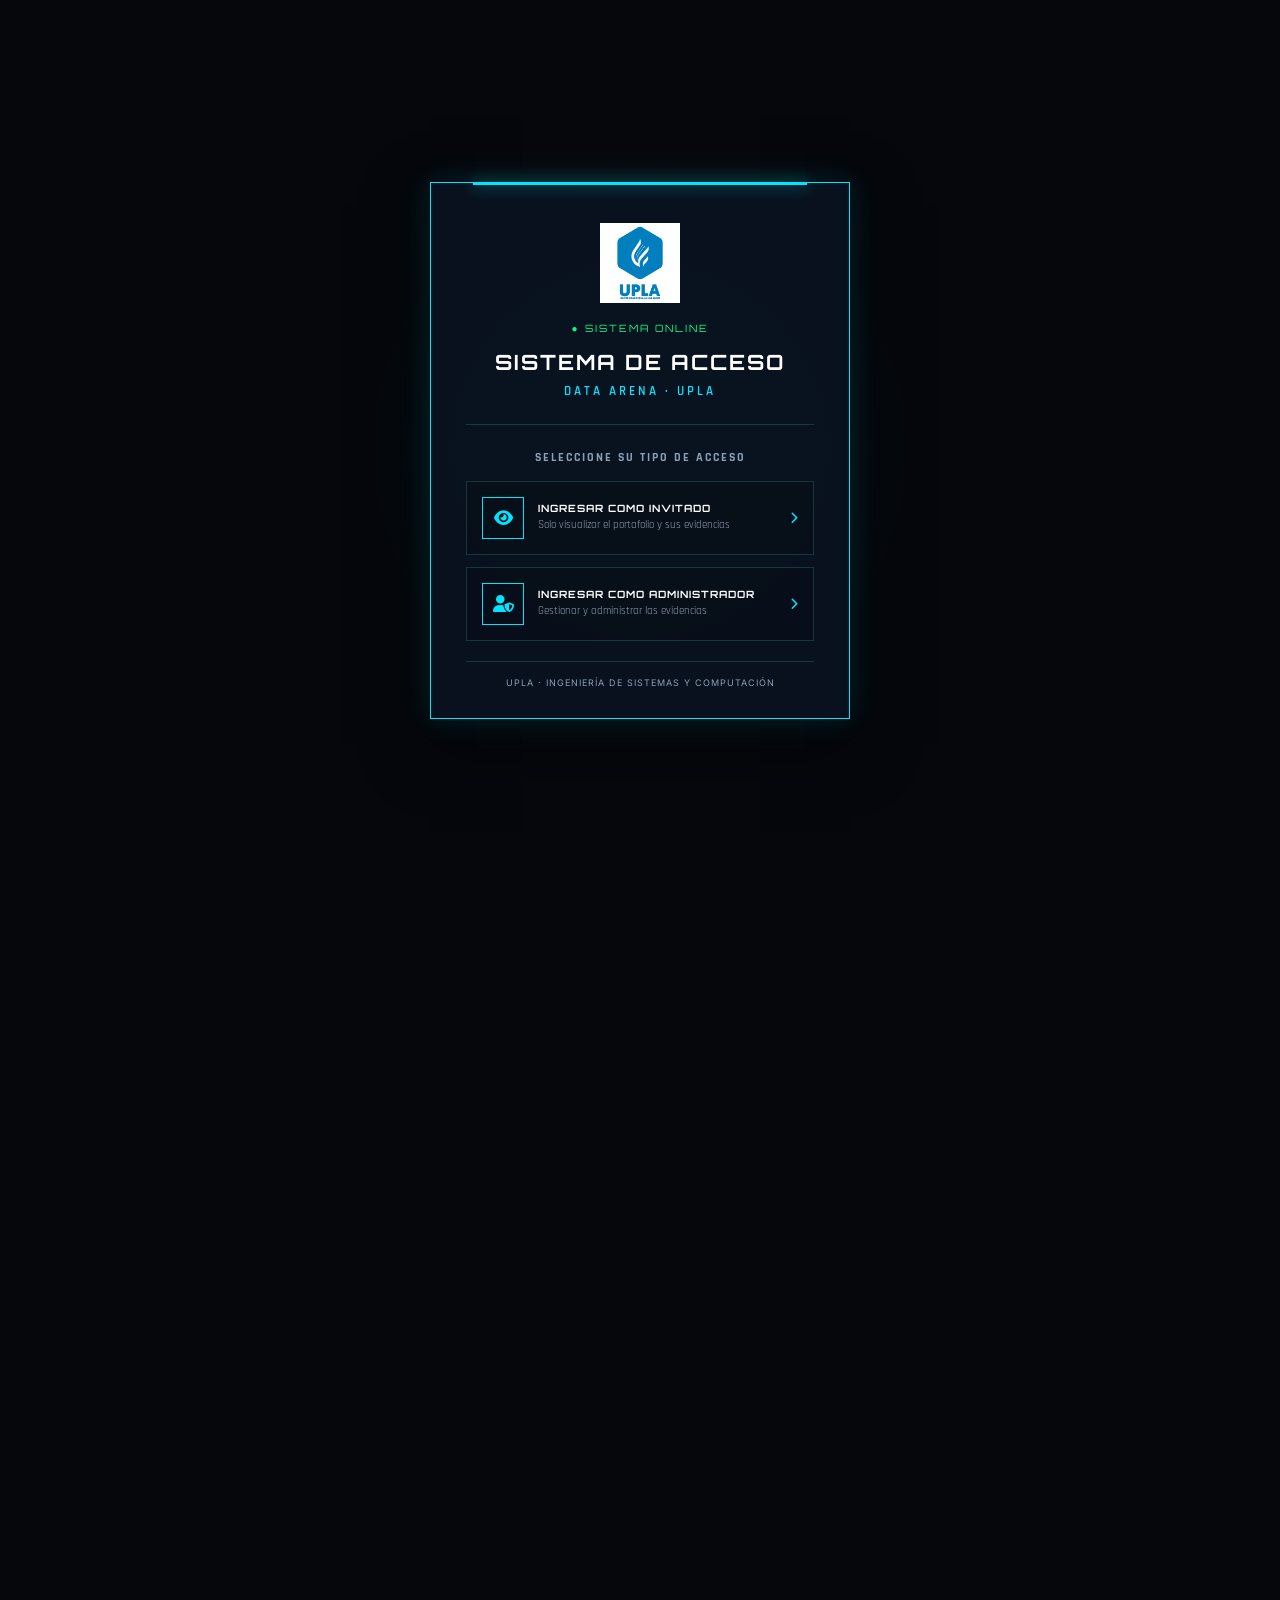
==== index.html @ 8306a17c "12" ====
<!DOCTYPE html>

<html lang="es">

<head>
    <meta charset="UTF-8">
    <meta name="viewport" content="width=device-width, initial-scale=1.0">

<title>Rafael Max Cajahuaringa Camasca · Portafolio · Base de Datos II</title>

<!-- GOOGLE FONTS -->
<link rel="preconnect" href="https://fonts.googleapis.com">
<link rel="preconnect" href="https://fonts.gstatic.com" crossorigin>

<link
    href="https://fonts.googleapis.com/css2?family=Inter:wght@400;500;600;700&family=Orbitron:wght@500;600;700;800&family=Rajdhani:wght@400;500;600;700&display=swap"
    rel="stylesheet">

<!-- FONT AWESOME -->
<link
    rel="stylesheet"
    href="https://cdnjs.cloudflare.com/ajax/libs/font-awesome/6.5.2/css/all.min.css">

<!-- CSS -->
<link rel="stylesheet" href="styles.css">

</head>

<body>

<!-- =====================================================
     FONDO HUD
====================================================== -->

<div class="hud-grid"></div>


<!-- =====================================================
     LOGIN
====================================================== -->

<section id="login-screen" class="login-screen">

    <div class="login-box">

        <div class="login-line"></div>

        <div class="login-logo-container">
            <img src="logo.png" alt="UPLA" class="login-logo">
        </div>

        <p class="login-status">● SISTEMA ONLINE</p>

        <h1>SISTEMA DE ACCESO</h1>

        <div class="login-subtitle">
            DATA ARENA · UPLA
        </div>

        <div class="login-divider"></div>

        <!-- =================================================
             SELECCIÓN DE TIPO DE ACCESO
        ================================================== -->
        <div id="accessChoice" class="access-choice">

            <p class="access-title">
                SELECCIONE SU TIPO DE ACCESO
            </p>

            <button
                type="button"
                id="guestAccessBtn"
                class="access-option guest-option"
            >
                <span class="access-option-icon">
                    <i class="fa-solid fa-eye"></i>
                </span>
                <span class="access-option-content">
                    <strong>INGRESAR COMO INVITADO</strong>
                    <small>Solo visualizar el portafolio y sus evidencias</small>
                </span>
                <i class="fa-solid fa-chevron-right access-arrow"></i>
            </button>

            <button
                type="button"
                id="adminAccessBtn"
                class="access-option admin-option"
            >
                <span class="access-option-icon">
                    <i class="fa-solid fa-user-shield"></i>
                </span>
                <span class="access-option-content">
                    <strong>INGRESAR COMO ADMINISTRADOR</strong>
                    <small>Gestionar y administrar las evidencias</small>
                </span>
                <i class="fa-solid fa-chevron-right access-arrow"></i>
            </button>

        </div>


        <!-- =================================================
             FORMULARIO DE ADMINISTRADOR
        ================================================== -->
        <form id="loginForm" class="admin-login-form" hidden>

            <div class="admin-mode-label">
                <i class="fa-solid fa-user-shield"></i>
                ACCESO DE ADMINISTRADOR
            </div>

            <div class="input-group">

                <label for="usuario">
                    <i class="fa-solid fa-user"></i>
                    USUARIO
                </label>

                <input
                    type="text"
                    id="usuario"
                    placeholder="Ingrese usuario"
                    autocomplete="off"
                    required
                >

            </div>


            <div class="input-group">

                <label for="password">
                    <i class="fa-solid fa-lock"></i>
                    CONTRASEÑA
                </label>

                <input
                    type="password"
                    id="password"
                    placeholder="Ingrese contraseña"
                    required
                >

            </div>


            <button type="submit" class="login-btn">

                <i class="fa-solid fa-right-to-bracket"></i>

                INGRESAR COMO ADMINISTRADOR

            </button>

            <button
                type="button"
                id="backToAccessBtn"
                class="back-access-btn"
            >
                <i class="fa-solid fa-arrow-left"></i>
                Volver a selección de acceso
            </button>

            <p id="loginError" class="login-error"></p>

        </form>


        <div class="login-footer">
            UPLA · INGENIERÍA DE SISTEMAS Y COMPUTACIÓN
        </div>

    </div>

</section>


<!-- =====================================================
     PORTAFOLIO
====================================================== -->

<div id="portfolio" class="portfolio-content">


    <!-- =====================================================
         NAVBAR
    ====================================================== -->

    <header class="navbar">

        <div class="nav-container">

            <a href="#inicio" class="brand">

                <img src="logo.png" alt="UPLA">

                <div class="brand-text">

                    <strong>RAFAEL MAX</strong>

                    <span>CAJAHUARINGA CAMASCA</span>

                    <small>
                        INGENIERÍA DE SISTEMAS Y COMPUTACIÓN · UPLA
                    </small>

                </div>

            </a>


            <nav class="nav-links">

                <a href="#inicio">Inicio</a>

                <a href="#informacion">
                    Información
                </a>

                <a href="#unidad1">
                    Unidad I
                </a>

                <a href="#unidades">
                    Unidades
                </a>

                <a href="#evaluacion">
                    Evaluación
                </a>

                <a href="#contacto">
                    Contacto
                </a>

            </nav>

        </div>

    </header>


    <!-- =====================================================
         MAIN
    ====================================================== -->

    <main id="inicio">


        <!-- =================================================
             HERO
        ================================================== -->

        <section class="hero">

            <div class="hero-container">

                <div class="hero-content">

                    <div class="eyebrow">

                        <span></span>

                        BASE DE DATOS II · DATA ARENA

                    </div>


                    <h1>
                        PORTAFOLIO<br>
                        <span>ACADÉMICO</span>
                    </h1>


                    <p class="hero-description">

                        Portafolio académico correspondiente a la asignatura
                        <strong>Base de Datos II</strong>, donde se presentan los
                        conocimientos, actividades y evidencias desarrolladas
                        durante el semestre.

                    </p>


                    <div class="hero-info">

                        <div>
                            <i class="fa-solid fa-user"></i>
                            Rafael Max Cajahuaringa Camasca
                        </div>

                        <div>
                            <i class="fa-solid fa-graduation-cap"></i>
                            Ingeniería de Sistemas y Computación
                        </div>

                        <div>
                            <i class="fa-solid fa-building-columns"></i>
                            Universidad Peruana Los Andes · UPLA
                        </div>

                    </div>

                </div>


                <div class="hero-profile">

                    <div class="profile-frame">

                        <div class="profile-corner top-left"></div>
                        <div class="profile-corner top-right"></div>
                        <div class="profile-corner bottom-left"></div>
                        <div class="profile-corner bottom-right"></div>

                        <img
                            src="Rafael.jpeg"
                            alt="Rafael Max Cajahuaringa Camasca"
                        >

                    </div>


                    <div class="profile-label">

                        <span>STUDENT ID</span>

                        <strong>RAFAEL MAX</strong>

                    </div>

                </div>

            </div>

        </section>


        <!-- =================================================
             ESTADÍSTICAS
        ================================================== -->

        <section class="stats-section">

            <div class="stats-container">

                <div class="stat-card">

                    <span>ASIGNATURA</span>

                    <strong>
                        BASE DE DATOS II
                    </strong>

                </div>


                <div class="stat-card">

                    <span>CÓDIGO</span>

                    <strong>
                        332151
                    </strong>

                </div>


                <div class="stat-card">

                    <span>UNIDADES</span>

                    <strong>
                        04
                    </strong>

                </div>


                <div class="stat-card">

                    <span>MODALIDAD</span>

                    <strong>
                        PRESENCIAL
                    </strong>

                </div>

            </div>

        </section>


        <!-- =================================================
             INFORMACIÓN ACADÉMICA
        ================================================== -->

        <section id="informacion" class="section">

            <div class="section-heading">

                <div class="section-number">
                    01
                </div>

                <div>

                    <span>IDENTIFICACIÓN</span>

                    <h2>
                        INFORMACIÓN ACADÉMICA
                    </h2>

                </div>

            </div>


            <div class="info-grid">


                <article class="info-card large-card">

                    <div class="card-icon">
                        <i class="fa-solid fa-building-columns"></i>
                    </div>

                    <span>UNIVERSIDAD</span>

                    <h3>
                        Universidad Peruana Los Andes
                    </h3>

                    <p>
                        Facultad de Ingeniería · UPLA
                    </p>

                </article>


                <article class="info-card">

                    <div class="card-icon">
                        <i class="fa-solid fa-microchip"></i>
                    </div>

                    <span>CARRERA</span>

                    <h3>
                        Ingeniería de Sistemas y Computación
                    </h3>

                </article>


                <article class="info-card">

                    <div class="card-icon">
                        <i class="fa-solid fa-database"></i>
                    </div>

                    <span>ASIGNATURA</span>

                    <h3>
                        Base de Datos II
                    </h3>

                    <p>
                        Código: 332151
                    </p>

                </article>


                <article class="info-card">

                    <div class="card-icon">
                        <i class="fa-solid fa-chalkboard-user"></i>
                    </div>

                    <span>DOCENTE</span>

                    <h3>
                        Mg. Raúl Enrique Fernández Bejarano
                    </h3>

                </article>


                <article class="info-card">

                    <div class="card-icon">
                        <i class="fa-solid fa-user-graduate"></i>
                    </div>

                    <span>ESTUDIANTE</span>

                    <h3>
                        Rafael Max Cajahuaringa Camasca
                    </h3>

                </article>

            </div>

        </section>


        <!-- =================================================
             UNIDAD I
        ================================================== -->

        <section id="unidad1" class="section unit-section">

            <div class="section-heading">

                <div class="section-number">
                    02
                </div>

                <div>

                    <span>UNIDAD I</span>

                    <h2>
                        ARQUITECTURAS DE BASES DE DATOS
                    </h2>

                </div>

            </div>


            <div class="unit-intro">

                <div class="unit-badge">
                    UNIDAD 01
                </div>

                <div>

                    <h3>
                        Arquitecturas de Bases de Datos y Configuración del Entorno Corporativo
                    </h3>

                    <p>

                        Identifica las arquitecturas de base de datos mediante su
                        capacidad de implementación en gestores DBMS vigentes para
                        determinar cómo almacenar, organizar e integrar los datos.

                    </p>

                </div>

            </div>


            <!-- MATERIAL -->

            <div
                class="material-card"
                tabindex="0"
                role="button"
                data-week-label="MATERIAL DE LECTURA"
                data-pdf="Material/Capitulo1_Introduccion_BD.pdf"
            >

                <div class="material-icon">
                    <i class="fa-solid fa-book-open"></i>
                </div>

                <div class="material-content">

                    <span>
                        UNIDAD I · TEORÍA DE APOYO
                    </span>

                    <h3>
                        Introducción a la administración de base de datos
                    </h3>

                    <p>

                        Material de lectura proporcionado por el docente.
                        Repasa las características de una base de datos,
                        los componentes y funciones de un DBMS, la evolución
                        de la tecnología de bases de datos y las arquitecturas
                        cliente/servidor.

                    </p>

                    <div class="week-pdf-hint">

                        <i class="fa-solid fa-file-pdf"></i>

                        Abrir material

                    </div>

                </div>

            </div>


            <p
                style="
                color: var(--steel-dim);
                font-size: 12px;
                margin: 20px 0 15px;
                letter-spacing: 0.5px;
                "
            >

                <i
                    class="fa-solid fa-circle-info"
                    style="
                    color: var(--cyan);
                    margin-right: 6px;
                    "
                ></i>

                Toca una semana para cargar o revisar el PDF de esa evidencia.

            </p>


            <!-- =================================================
                 SEMANAS
            ================================================== -->

            <div class="weeks-grid">


                <!-- =================================================
                     SEMANA 1
                ================================================== -->

                <article
                    class="week-card"
                    tabindex="0"
                    role="button"
                    data-week-label="SEMANA 01"
                    data-pdf="Semana 1/APLICACIONES 3.pdf"
                >

                    <div class="week-card-main">

                        <div class="week-number">
                            01
                        </div>

                        <div class="week-content">

                            <span>
                                SEMANA 01
                            </span>

                            <h3>
                                Formulación del Proyecto y Selección de la Arquitectura
                            </h3>

                            <p>

                                Definición del alcance de un proyecto analítico
                                basado en un caso empresarial real, seleccionando
                                y justificando una arquitectura centralizada,
                                distribuida o en la nube.

                            </p>

                            <div class="week-pdf-hint">

                                <i class="fa-solid fa-file-pdf"></i>

                                Ver / cargar PDF

                            </div>

                        </div>

                    </div>

                    <button type="button" class="week-evidence-btn" data-evidence-target="evidenciasSemana1" aria-expanded="false" aria-controls="evidenciasSemana1">
                        <i class="fa-solid fa-images"></i>
                        VER EVIDENCIAS
                    </button>

                </article>


                <!-- =================================================
                     EVIDENCIAS SEMANA 1
                ================================================== -->

                <section
                    id="evidenciasSemana1"
                    class="week-evidence-panel"
                    aria-labelledby="evidenciasSemana1Titulo"
                    hidden
                >

                    <div class="evidence-heading">

                        <div class="evidence-kicker">

                            <span></span>

                            SEMANA 01 · EVIDENCIAS

                        </div>

                        <h3 id="evidenciasSemana1Titulo">
                            Trabajos realizados · Fundamentos de Base de Datos
                        </h3>

                        <p>
                            Compendio visual de las nueve infografías
                            desarrolladas durante la Semana 1.
                        </p>

                    </div>


                    <div class="evidence-activity-group">

                        <div class="evidence-activity-header">
                            <div class="evidence-activity-number">01</div>
                            <div>
                                <h4>ACTIVIDAD 01</h4>
                                <span>4 infografías · Arquitecturas de Base de Datos</span>
                            </div>
                        </div>

                        <div class="infographic-grid">

                        <article
                            class="infographic-card"
                            data-infographic="Semana 1/infografias/actividad-01/arquitectura-centralizada.png"
                            data-infographic-title="01 · Arquitectura Centralizada"
                        >

                            <div class="infographic-number">
                                01
                            </div>

                            <div class="infographic-image-wrap">

                                <img
                                    src="Semana 1/infografias/actividad-01/arquitectura-centralizada.png"
                                    alt="Infografía Arquitectura Centralizada"
                                    loading="lazy"
                                >

                            </div>

                            <div class="infographic-info">

                                <span>
                                    ACTIVIDAD 01 · INFOGRAFÍA 01
                                </span>

                                <h4>
                                    Arquitectura Centralizada
                                </h4>

                                <p>
                                    Conceptos, características,
                                    funcionamiento, ventajas y
                                    desventajas.
                                </p>

                                <button
                                    type="button"
                                    class="infographic-btn"
                                >
                                    Ver infografía
                                    <i class="fa-solid fa-expand"></i>
                                </button>

                            </div>

                        </article>


                        <article
                            class="infographic-card"
                            data-infographic="Semana 1/infografias/actividad-01/arquitectura-cliente-servidor.png"
                            data-infographic-title="02 · Arquitectura Cliente-Servidor"
                        >

                            <div class="infographic-number">
                                02
                            </div>

                            <div class="infographic-image-wrap">

                                <img
                                    src="Semana 1/infografias/actividad-01/arquitectura-cliente-servidor.png"
                                    alt="Infografía Arquitectura Cliente Servidor"
                                    loading="lazy"
                                >

                            </div>

                            <div class="infographic-info">

                                <span>
                                    ACTIVIDAD 01 · INFOGRAFÍA 02
                                </span>

                                <h4>
                                    Arquitectura Cliente-Servidor
                                </h4>

                                <p>
                                    Modelo cliente-servidor,
                                    componentes, comunicación y
                                    funcionamiento.
                                </p>

                                <button
                                    type="button"
                                    class="infographic-btn"
                                >
                                    Ver infografía
                                    <i class="fa-solid fa-expand"></i>
                                </button>

                            </div>

                        </article>


                        <article
                            class="infographic-card"
                            data-infographic="Semana 1/infografias/actividad-01/arquitectura-distribuida.png"
                            data-infographic-title="03 · Arquitectura Distribuida"
                        >

                            <div class="infographic-number">
                                03
                            </div>

                            <div class="infographic-image-wrap">

                                <img
                                    src="Semana 1/infografias/actividad-01/arquitectura-distribuida.png"
                                    alt="Infografía Arquitectura Distribuida"
                                    loading="lazy"
                                >

                            </div>

                            <div class="infographic-info">

                                <span>
                                    ACTIVIDAD 01 · INFOGRAFÍA 03
                                </span>

                                <h4>
                                    Arquitectura Distribuida
                                </h4>

                                <p>
                                    Organización distribuida de
                                    recursos, comunicación entre nodos,
                                    ventajas y aplicaciones.
                                </p>

                                <button
                                    type="button"
                                    class="infographic-btn"
                                >
                                    Ver infografía
                                    <i class="fa-solid fa-expand"></i>
                                </button>

                            </div>

                        </article>


                        <article
                            class="infographic-card"
                            data-infographic="Semana 1/infografias/actividad-01/arquitectura-nube-multitenencia.png"
                            data-infographic-title="04 · Arquitectura en la Nube y Multitenencia"
                        >

                            <div class="infographic-number">
                                04
                            </div>

                            <div class="infographic-image-wrap">

                                <img
                                    src="Semana 1/infografias/actividad-01/arquitectura-nube-multitenencia.png"
                                    alt="Infografía Arquitectura en la Nube y Multitenencia"
                                    loading="lazy"
                                >

                            </div>

                            <div class="infographic-info">

                                <span>
                                    ACTIVIDAD 01 · INFOGRAFÍA 04
                                </span>

                                <h4>
                                    Arquitectura en la Nube y Multitenencia
                                </h4>

                                <p>
                                    Servicios en la nube, multitenencia,
                                    beneficios y aplicaciones.
                                </p>

                                <button
                                    type="button"
                                    class="infographic-btn"
                                >
                                    Ver infografía
                                    <i class="fa-solid fa-expand"></i>
                                </button>

                            </div>

                        </article>

                        </div>

                    </div>

                    <div class="evidence-activity-group">

                        <div class="evidence-activity-header">
                            <div class="evidence-activity-number">02</div>
                            <div>
                                <h4>ACTIVIDAD 02</h4>
                                <span>5 infografías · Características y Evolución de los SGBD</span>
                            </div>
                        </div>

                        <div class="infographic-grid">

                        <article
                            class="infographic-card"
                            data-infographic="Semana 1/infografias/actividad-02/caracteristicas-base-datos.png"
                            data-infographic-title="05 · Características de la Base de Datos"
                        >

                            <div class="infographic-number">
                                05
                            </div>

                            <div class="infographic-image-wrap">

                                <img
                                    src="Semana 1/infografias/actividad-02/caracteristicas-base-datos.png"
                                    alt="Infografía Características de la Base de Datos"
                                    loading="lazy"
                                >

                            </div>

                            <div class="infographic-info">

                                <span>
                                    ACTIVIDAD 02 · INFOGRAFÍA 01
                                </span>

                                <h4>
                                    Características de la Base de Datos
                                </h4>

                                <p>
                                    Persistencia, compartición,
                                    interrelación, seguridad y gestión
                                    organizada de la información.
                                </p>

                                <button
                                    type="button"
                                    class="infographic-btn"
                                >
                                    Ver infografía
                                    <i class="fa-solid fa-expand"></i>
                                </button>

                            </div>

                        </article>


                        <article
                            class="infographic-card"
                            data-infographic="Semana 1/infografias/actividad-02/caracteristicas-sgbd.png"
                            data-infographic-title="06 · Características de los SGBD"
                        >

                            <div class="infographic-number">
                                06
                            </div>

                            <div class="infographic-image-wrap">

                                <img
                                    src="Semana 1/infografias/actividad-02/caracteristicas-sgbd.png"
                                    alt="Infografía Características de los SGBD"
                                    loading="lazy"
                                >

                            </div>

                            <div class="infographic-info">

                                <span>
                                    ACTIVIDAD 02 · INFOGRAFÍA 02
                                </span>

                                <h4>
                                    Características de los SGBD
                                </h4>

                                <p>
                                    Funciones principales de los
                                    Sistemas de Gestión de Bases de
                                    Datos.
                                </p>

                                <button
                                    type="button"
                                    class="infographic-btn"
                                >
                                    Ver infografía
                                    <i class="fa-solid fa-expand"></i>
                                </button>

                            </div>

                        </article>


                        <article
                            class="infographic-card"
                            data-infographic="Semana 1/infografias/actividad-02/tecnologia-base-datos-mercado.png"
                            data-infographic-title="07 · Desarrollo de la Tecnología de Base de Datos y Estructura de Mercado"
                        >

                            <div class="infographic-number">
                                07
                            </div>

                            <div class="infographic-image-wrap">

                                <img
                                    src="Semana 1/infografias/actividad-02/tecnologia-base-datos-mercado.png"
                                    alt="Infografía Desarrollo de la Tecnología de Base de Datos y Estructura de Mercado"
                                    loading="lazy"
                                >

                            </div>

                            <div class="infographic-info">

                                <span>
                                    ACTIVIDAD 02 · INFOGRAFÍA 03
                                </span>

                                <h4>
                                    Desarrollo de la Tecnología de Base de Datos y Estructura de Mercado
                                </h4>

                                <p>
                                    Evolución tecnológica, generaciones
                                    de DBMS y transformación del mercado.
                                </p>

                                <button
                                    type="button"
                                    class="infographic-btn"
                                >
                                    Ver infografía
                                    <i class="fa-solid fa-expand"></i>
                                </button>

                            </div>

                        </article>


                        <article
                            class="infographic-card"
                            data-infographic="Semana 1/infografias/actividad-02/arquitecturas-sistemas-administracion.png"
                            data-infographic-title="08 · Arquitecturas de los Sistemas de Administración de Bases de Datos"
                        >

                            <div class="infographic-number">
                                08
                            </div>

                            <div class="infographic-image-wrap">

                                <img
                                    src="Semana 1/infografias/actividad-02/arquitecturas-sistemas-administracion.png"
                                    alt="Infografía Arquitecturas de los Sistemas de Administración de Bases de Datos"
                                    loading="lazy"
                                >

                            </div>

                            <div class="infographic-info">

                                <span>
                                    ACTIVIDAD 02 · INFOGRAFÍA 04
                                </span>

                                <h4>
                                    Arquitecturas de los Sistemas de Administración de Bases de Datos
                                </h4>

                                <p>
                                    Arquitectura de tres esquemas,
                                    independencia de datos,
                                    procesamiento distribuido y
                                    cliente-servidor.
                                </p>

                                <button
                                    type="button"
                                    class="infographic-btn"
                                >
                                    Ver infografía
                                    <i class="fa-solid fa-expand"></i>
                                </button>

                            </div>

                        </article>


                        <article
                            class="infographic-card"
                            data-infographic="Semana 1/infografias/actividad-02/impactos-organizacionales.png"
                            data-infographic-title="09 · Impactos Organizacionales de la Tecnología de Base de Datos"
                        >

                            <div class="infographic-number">
                                09
                            </div>

                            <div class="infographic-image-wrap">

                                <img
                                    src="Semana 1/infografias/actividad-02/impactos-organizacionales.png"
                                    alt="Infografía Impactos Organizacionales de la Tecnología de Base de Datos"
                                    loading="lazy"
                                >

                            </div>

                            <div class="infographic-info">

                                <span>
                                    ACTIVIDAD 02 · INFOGRAFÍA 05
                                </span>

                                <h4>
                                    Impactos Organizacionales de la Tecnología de Base de Datos
                                </h4>

                                <p>
                                    Cambios organizacionales,
                                    administración de recursos,
                                    usuarios y responsabilidades.
                                </p>

                                <button
                                    type="button"
                                    class="infographic-btn"
                                >
                                    Ver infografía
                                    <i class="fa-solid fa-expand"></i>
                                </button>

                            </div>

                        </article>

                        </div>

                    </div>

                </section>


                <!-- =================================================
                     SEMANA 2
                ================================================== -->

                <article
                    class="week-card"
                    tabindex="0"
                    role="button"
                    data-week-label="SEMANA 02"
                    data-pdf="Semana 2/APLICACIONES 4.pdf"
                >

                    <div class="week-card-main">

                        <div class="week-number">
                            02
                        </div>

                        <div class="week-content">

                            <span>
                                SEMANA 02
                            </span>

                            <h3>
                                Despliegue y Configuración de Motores de Datos
                            </h3>

                            <p>

                                Instalación y configuración óptima del
                                Sistema de Gestión de Bases de Datos
                                empresarial.

                            </p>

                            <div class="week-pdf-hint">

                                <i class="fa-solid fa-file-pdf"></i>

                                Ver / cargar PDF

                            </div>

                        </div>

                    </div>

                </article>


                <!-- =================================================
                     SEMANA 3
                ================================================== -->

                <article
                    class="week-card"
                    tabindex="0"
                    role="button"
                    data-week-label="SEMANA 03"
                    data-pdf="Semana 3/APLICACIONES 5.pdf"
                >

                    <div class="week-card-main">

                        <div class="week-number">
                            03
                        </div>

                        <div class="week-content">

                            <span>
                                SEMANA 03
                            </span>

                            <h3>
                                Modelamiento Físico y Mecanismos de Integración
                            </h3>

                            <p>

                                Estructuración e implementación de esquemas
                                y tablas maestras dentro del DBMS.

                            </p>

                            <div class="week-pdf-hint">

                                <i class="fa-solid fa-file-pdf"></i>

                                Ver / cargar PDF

                            </div>

                        </div>

                    </div>

                </article>


                <!-- =================================================
                     SEMANA 4
                ================================================== -->

                <article
                    class="week-card"
                    tabindex="0"
                    role="button"
                    data-week-label="SEMANA 04"
                    data-pdf=""
                >

                    <div class="week-card-main">

                        <div class="week-number">
                            04
                        </div>

                        <div class="week-content">

                            <span>
                                SEMANA 04
                            </span>

                            <h3>
                                Sustentación y Validación de la Infraestructura de Datos
                            </h3>

                            <p>

                                Sustentación del primer avance mediante
                                informe técnico formal y demostración en vivo.

                            </p>

                            <div class="week-pdf-hint">

                                <i class="fa-solid fa-file-pdf"></i>

                                Ver / cargar PDF

                            </div>

                        </div>

                    </div>

                </article>

            </div>


            <!-- =================================================
                 GESTIÓN DINÁMICA DE EVIDENCIAS
                 CARGADAS DESDE datos/evidencias.json
            ================================================== -->

            <section
                id="crud-evidencias-section"
                class="crud-section"
            >

                <div class="section-heading">

                    <div class="section-number">
                        02A
                    </div>

                    <div>

                        <span>
                            REGISTRO ACADÉMICO
                        </span>

                        <h2>
                            GESTIÓN DE EVIDENCIAS
                        </h2>

                    </div>

                </div>


                <div class="evidence-heading">

                    <div class="evidence-kicker">

                        <span></span>

                        BASE DE DATOS DE EVIDENCIAS

                    </div>

                    <h3>
                        Registro documental del portafolio
                    </h3>

                    <p>
                        Las evidencias agregadas desde el panel del administrador se guardan en el navegador.
                        El registro permite crear, editar y eliminar evidencias sin modificar manualmente este HTML.
                        Las evidencias existentes del portafolio se mantienen y las nuevas evidencias
                        se incorporan desde el módulo CRUD.
                    </p>

                    <div
                        id="crudContador"
                        style="
                        margin-top:15px;
                        color:var(--cyan);
                        font-family:'Orbitron',sans-serif;
                        font-size:13px;
                        letter-spacing:1px;
                        "
                    >
                        Cargando evidencias...
                    </div>

                </div>


                <!-- =================================================
                     PANEL DEL ADMINISTRADOR · CRUD
                ================================================== -->

                <div class="crud-admin-panel" id="crudAdminPanel">

                    <div class="crud-admin-header">
                        <div>
                            <span class="crud-admin-kicker">
                                <i class="fa-solid fa-user-shield"></i>
                                MODO ADMINISTRADOR
                            </span>
                            <h3>Administrar evidencias</h3>
                            <p>Agrega nuevas evidencias, actualiza sus datos o elimínalas cuando sea necesario.</p>
                        </div>
                        <span class="crud-admin-badge">CRUD ACTIVO</span>
                    </div>

                    <form id="crudForm" class="crud-form" novalidate>

                        <input type="hidden" id="crudId">

                        <div class="crud-form-group">
                            <label for="crudSemana">Semana</label>
                            <select id="crudSemana" required>
                                <option value="">Seleccionar semana</option>
                                <option value="SEMANA 01">Semana 01</option>
                                <option value="SEMANA 02">Semana 02</option>
                                <option value="SEMANA 03">Semana 03</option>
                                <option value="SEMANA 04">Semana 04</option>
                            </select>
                        </div>

                        <div class="crud-form-group">
                            <label for="crudActividad">Actividad</label>
                            <select id="crudActividad" required>
                                <option value="">Seleccionar actividad</option>
                                <option value="01">Actividad 01</option>
                                <option value="02">Actividad 02</option>
                                <option value="03">Actividad 03</option>
                                <option value="04">Actividad 04</option>
                                <option value="05">Actividad 05</option>
                                <option value="06">Actividad 06</option>
                                <option value="07">Actividad 07</option>
                                <option value="08">Actividad 08</option>
                                <option value="09">Actividad 09</option>
                            </select>
                        </div>

                        <div class="crud-form-group crud-form-wide">
                            <label for="crudTitulo">Título de la evidencia</label>
                            <input id="crudTitulo" type="text" maxlength="150" placeholder="Ej.: Arquitectura Centralizada" required>
                        </div>

                        <div class="crud-form-group crud-form-wide">
                            <label for="crudDescripcion">Descripción</label>
                            <textarea id="crudDescripcion" rows="3" maxlength="400" placeholder="Describe brevemente la actividad..." required></textarea>
                        </div>

                        <div class="crud-form-group">
                            <label for="crudTipo">Tipo de evidencia</label>
                            <select id="crudTipo" required>
                                <option value="imagen">Infografía / Imagen</option>
                                <option value="pdf">Documento PDF</option>
                            </select>
                        </div>

                        <div class="crud-form-group">
                            <label for="crudArchivo">Archivo</label>
                            <input id="crudArchivo" type="file" accept="image/*,.pdf">
                            <small id="crudArchivoActual">Selecciona una imagen o PDF.</small>
                        </div>

                        <div class="crud-form-actions">
                            <button type="submit" class="crud-btn-primary" id="crudGuardarBtn">
                                <i class="fa-solid fa-plus"></i> AGREGAR EVIDENCIA
                            </button>
                            <button type="button" class="crud-btn-secondary" id="crudCancelarBtn" hidden>
                                <i class="fa-solid fa-xmark"></i> CANCELAR EDICIÓN
                            </button>
                        </div>

                        <p id="crudFormMessage" class="crud-form-message" aria-live="polite"></p>
                    </form>
                </div>


                <div
                    id="crudEvidencias"
                    class="crud-evidencias-grid"
                >

                    <div class="crud-loading">

                        <i class="fa-solid fa-spinner fa-spin"></i>

                        Cargando registros...

                    </div>

                </div>

            </section>

        </section>


        <!-- =================================================
             UNIDADES II III IV
        ================================================== -->

        <section id="unidades" class="section">

            <div class="section-heading">

                <div class="section-number">
                    03
                </div>

                <div>

                    <span>PLAN ACADÉMICO</span>

                    <h2>
                        UNIDADES II · III · IV
                    </h2>

                </div>

            </div>


            <div class="units-grid">


                <article class="unit-card">

                    <div class="unit-card-top">

                        <span>
                            UNIDAD II
                        </span>

                        <i class="fa-solid fa-server"></i>

                    </div>

                    <h3>
                        Administración de Instancias, Estructuras de Almacenamiento y Gestión de Datos Masivos
                    </h3>

                    <p>
                        Asignación de memoria, archivos primarios y secundarios,
                        archivos de log, indexación y pruebas de carga masiva.
                    </p>

                    <div class="unit-tags">

                        <span>.MDF</span>
                        <span>.NDF</span>
                        <span>.LDF</span>
                        <span>INDEXACIÓN</span>

                    </div>

                </article>


                <article class="unit-card">

                    <div class="unit-card-top">

                        <span>
                            UNIDAD III
                        </span>

                        <i class="fa-solid fa-shield-halved"></i>

                    </div>

                    <h3>
                        Seguridad Corporativa, Conectividad de Red y Alta Disponibilidad de Datos
                    </h3>

                    <p>
                        Configuración TCP/IP, control de accesos RBAC,
                        auditorías, automatización de respaldos y
                        planes de contingencia.
                    </p>

                    <div class="unit-tags">

                        <span>TCP/IP</span>
                        <span>RBAC</span>
                        <span>JOBS</span>
                        <span>BACKUP</span>

                    </div>

                </article>


                <article class="unit-card">

                    <div class="unit-card-top">

                        <span>
                            UNIDAD IV
                        </span>

                        <i class="fa-solid fa-chart-line"></i>

                    </div>

                    <h3>
                        Monitoreo de Servidores, Optimización del Desempeño y Recuperación
                    </h3>

                    <p>
                        Monitoreo en tiempo real, afinamiento de consultas
                        SQL, tecnología Flashback y sustentación final.
                    </p>

                    <div class="unit-tags">

                        <span>MONITOREO</span>
                        <span>SQL TUNING</span>
                        <span>FLASHBACK</span>

                    </div>

                </article>

            </div>

        </section>


        <!-- =================================================
             EVIDENCIAS
        ================================================== -->

        <section class="section">

            <div class="section-heading">

                <div class="section-number">
                    04
                </div>

                <div>

                    <span>EVIDENCIAS</span>

                    <h2>
                        APRENDIZAJE ACADÉMICO
                    </h2>

                </div>

            </div>


            <div class="evidence-grid">

                <article class="evidence-card">

                    <div class="evidence-icon">
                        EC
                    </div>

                    <h3>
                        Evidencias de Conocimiento
                    </h3>

                    <p>
                        Cuestionarios, guías teóricas resueltas
                        y evaluaciones escritas.
                    </p>

                </article>


                <article class="evidence-card">

                    <div class="evidence-icon">
                        ED
                    </div>

                    <h3>
                        Evidencias de Desempeño
                    </h3>

                    <p>
                        Informes de laboratorio, participación activa
                        y demostraciones prácticas.
                    </p>

                </article>


                <article class="evidence-card">

                    <div class="evidence-icon">
                        EP
                    </div>

                    <h3>
                        Evidencias de Producto
                    </h3>

                    <p>
                        Scripts SQL, diseños de esquemas, carpetas
                        de trabajo e informes técnicos.
                    </p>

                </article>

            </div>

        </section>


        <!-- =================================================
             EVALUACIÓN
        ================================================== -->

        <section id="evaluacion" class="section evaluation-section">

            <div class="section-heading">

                <div class="section-number">
                    05
                </div>

                <div>

                    <span>SISTEMA DE EVALUACIÓN</span>

                    <h2>
                        CRITERIOS ACADÉMICOS
                    </h2>

                </div>

            </div>


            <div class="evaluation-grid">


                <div class="evaluation-chart">

                    <div class="percentage-item">

                        <div>
                            <span>UNIDAD I</span>
                            <strong>10%</strong>
                        </div>

                        <div class="percentage-bar">
                            <span style="width:10%;"></span>
                        </div>

                    </div>


                    <div class="percentage-item">

                        <div>
                            <span>UNIDAD II</span>
                            <strong>15%</strong>
                        </div>

                        <div class="percentage-bar">
                            <span style="width:15%;"></span>
                        </div>

                    </div>


                    <div class="percentage-item">

                        <div>
                            <span>UNIDAD III</span>
                            <strong>20%</strong>
                        </div>

                        <div class="percentage-bar">
                            <span style="width:20%;"></span>
                        </div>

                    </div>


                    <div class="percentage-item">

                        <div>
                            <span>UNIDAD IV</span>
                            <strong>25%</strong>
                        </div>

                        <div class="percentage-bar">
                            <span style="width:25%;"></span>
                        </div>

                    </div>


                    <div class="percentage-item">

                        <div>
                            <span>DESEMPEÑO FINAL</span>
                            <strong>30%</strong>
                        </div>

                        <div class="percentage-bar">
                            <span style="width:30%;"></span>
                        </div>

                    </div>

                </div>


                <div class="requirements-card">

                    <div class="requirement">

                        <i class="fa-solid fa-check"></i>

                        <div>

                            <span>NOTA MÍNIMA</span>

                            <strong>13</strong>

                            <p>
                                Para ingresantes desde 2026-I.
                            </p>

                        </div>

                    </div>


                    <div class="requirement">

                        <i class="fa-solid fa-clock"></i>

                        <div>

                            <span>ASISTENCIA</span>

                            <strong>70%</strong>

                            <p>
                                Mínimo de asistencia obligatoria.
                            </p>

                        </div>

                    </div>


                    <div class="requirement">

                        <i class="fa-solid fa-file-circle-check"></i>

                        <div>

                            <span>SUSTITUTORIA</span>

                            <strong>40%</strong>

                            <p>
                                Reemplaza la nota más baja bajo
                                las condiciones establecidas.
                            </p>

                        </div>

                    </div>

                </div>

            </div>

        </section>


        <!-- =================================================
             RAKION
        ================================================== -->

        <section class="section rakion-section">

            <div class="rakion-box">

                <div class="rakion-icon">

                    <i class="fa-solid fa-gamepad"></i>

                </div>

                <div>

                    <span>
                        CASO DE ESTUDIO
                    </span>

                    <h2>
                        ¿QUÉ ES RAKION?
                    </h2>

                    <p>

                        Rakion se utiliza como concepto visual y caso
                        de estudio práctico para representar escenarios
                        relacionados con bases de datos de alta
                        concurrencia, eventos en tiempo real y
                        almacenamiento masivo.

                    </p>

                </div>

            </div>

        </section>


        <!-- =================================================
             CONTACTO
        ================================================== -->

        <section id="contacto" class="section contact-section">

            <div class="section-heading">

                <div class="section-number">
                    06
                </div>

                <div>

                    <span>INFORMACIÓN</span>

                    <h2>
                        CONTACTO
                    </h2>

                </div>

            </div>


            <div class="contact-card">


                <div class="contact-item">

                    <i class="fa-solid fa-user"></i>

                    <div>

                        <span>ESTUDIANTE</span>

                        <strong>
                            Rafael Max Cajahuaringa Camasca
                        </strong>

                    </div>

                </div>


                <div class="contact-item">

                    <i class="fa-solid fa-phone"></i>

                    <div>

                        <span>
                            TELÉFONO / WHATSAPP
                        </span>

                        <strong>
                            982192749
                        </strong>

                    </div>

                </div>


                <div class="contact-item">

                    <i class="fa-solid fa-location-dot"></i>

                    <div>

                        <span>
                            UBICACIÓN
                        </span>

                        <strong>
                            Huancayo · Perú
                        </strong>

                    </div>

                </div>


                <div class="contact-item">

                    <i class="fa-solid fa-graduation-cap"></i>

                    <div>

                        <span>
                            UNIVERSIDAD
                        </span>

                        <strong>
                            Universidad Peruana Los Andes
                        </strong>

                    </div>

                </div>

            </div>

        </section>

    </main>


    <!-- =====================================================
         FOOTER
    ====================================================== -->

    <footer class="footer">

        <div>

            <strong>
                RAFAEL MAX CAJAHUARINGA CAMASCA
            </strong>

            <span>
                BASE DE DATOS II · UPLA
            </span>

        </div>

        <p>
            © 2026 · Portafolio Académico
        </p>

    </footer>

</div>


<!-- =====================================================
     MÚSICA
====================================================== -->

<div class="music-player">

    <audio id="bgMusic" loop preload="none">

        <source
            src="musica.mp3"
            type="audio/mpeg"
        >

    </audio>


    <button
        id="musicToggle"
        class="music-toggle"
        aria-label="Reproducir música de fondo"
        title="Música de fondo"
    >

        <i class="fa-solid fa-play"></i>

        <span class="music-note">

            <i class="fa-solid fa-music"></i>

        </span>

    </button>

</div>


<!-- =====================================================
     CHATBOT
====================================================== -->

<div class="chatbot-container">

    <button
        id="chatToggle"
        class="chat-toggle"
        aria-label="Abrir asistente"
    >

        <i class="fa-solid fa-robot"></i>

    </button>


    <div id="chatWindow" class="chat-window">

        <div class="chat-header">

            <div class="chat-header-info">

                <div class="bot-icon">
                    <i class="fa-solid fa-robot"></i>
                </div>

                <div>

                    <h3>
                        RAKION AI
                    </h3>

                    <span>
                        <i class="fa-solid fa-circle"></i>
                        ASISTENTE ACADÉMICO
                    </span>

                </div>

            </div>


            <button
                id="chatClose"
                class="chat-close"
            >

                <i class="fa-solid fa-xmark"></i>

            </button>

        </div>


        <div
            id="chatMessages"
            class="chat-messages"
        >

            <div class="message bot-message">

                <div class="message-label">
                    RAKION AI
                </div>

                Hola. Soy el asistente académico del
                portafolio de
                <strong>
                    Rafael Max Cajahuaringa Camasca
                </strong>.

                <br><br>

                Puedo responder preguntas sobre
                <strong>
                    Base de Datos II
                </strong>,
                unidades, semanas, evidencias,
                evaluación y contacto.

            </div>

        </div>


        <div class="quick-questions">

            <button
                class="quick-btn"
                data-question="¿Quién es Rafael?"
            >
                ¿Quién es Rafael?
            </button>

            <button
                class="quick-btn"
                data-question="¿Qué carrera estudia?"
            >
                Carrera
            </button>

            <button
                class="quick-btn"
                data-question="¿Qué curso corresponde al portafolio?"
            >
                Curso
            </button>

            <button
                class="quick-btn"
                data-question="¿Quién es el docente?"
            >
                Docente
            </button>

            <button
                class="quick-btn"
                data-question="¿Qué contiene la Unidad I?"
            >
                Unidad I
            </button>

            <button
                class="quick-btn"
                data-question="¿Qué se trabajó en la Semana 1?"
            >
                Semana 1
            </button>

            <button
                class="quick-btn"
                data-question="¿Qué se trabajó en la Semana 2?"
            >
                Semana 2
            </button>

            <button
                class="quick-btn"
                data-question="¿Qué se trabajó en la Semana 3?"
            >
                Semana 3
            </button>

            <button
                class="quick-btn"
                data-question="¿Qué se trabajó en la Semana 4?"
            >
                Semana 4
            </button>

            <button
                class="quick-btn"
                data-question="¿Qué contiene la Unidad II?"
            >
                Unidad II
            </button>

            <button
                class="quick-btn"
                data-question="¿Qué contiene la Unidad III?"
            >
                Unidad III
            </button>

            <button
                class="quick-btn"
                data-question="¿Qué contiene la Unidad IV?"
            >
                Unidad IV
            </button>

            <button
                class="quick-btn"
                data-question="¿Cómo puedo ver las evidencias?"
            >
                Evidencias
            </button>

            <button
                class="quick-btn"
                data-question="¿Cuál es la nota mínima?"
            >
                Evaluación
            </button>

            <button
                class="quick-btn"
                data-question="¿Cómo contacto a Rafael?"
            >
                Contacto
            </button>

        </div>


        <form
            id="chatForm"
            class="chat-input-area"
        >

            <input
                type="text"
                id="chatInput"
                placeholder="Escribe tu pregunta..."
                autocomplete="off"
            >

            <button
                type="submit"
                aria-label="Enviar pregunta"
            >

                <i class="fa-solid fa-paper-plane"></i>

            </button>

        </form>

    </div>

</div>


<!-- =====================================================
     MODAL INFOGRAFÍAS
====================================================== -->

<div
    id="infographicModal"
    class="infographic-modal"
    aria-hidden="true"
>

    <div class="infographic-modal-box">

        <div class="infographic-modal-header">

            <div>

                <span id="infographicModalWeek">
                    SEMANA 01 · EVIDENCIA
                </span>

                <h3 id="infographicModalTitle">
                    Infografía
                </h3>

            </div>


            <button
                id="infographicModalClose"
                class="pdf-modal-close"
                aria-label="Cerrar"
            >

                <i class="fa-solid fa-xmark"></i>

            </button>

        </div>


        <div class="infographic-modal-body">

            <img
                id="infographicViewer"
                src=""
                alt="Vista ampliada de la infografía"
            >

        </div>

    </div>

</div>


<!-- =====================================================
     MODAL PDF
====================================================== -->

<div
    id="pdfModal"
    class="pdf-modal"
>

    <div class="pdf-modal-box">


        <div class="pdf-modal-header">

            <div>

                <span id="pdfModalWeek">
                    SEMANA
                </span>

                <h3 id="pdfModalTitle">
                    Título de la semana
                </h3>

            </div>


            <button
                id="pdfModalClose"
                class="pdf-modal-close"
                aria-label="Cerrar"
            >

                <i class="fa-solid fa-xmark"></i>

            </button>

        </div>


        <div class="pdf-modal-body">


            <div
                id="pdfViewerWrap"
                class="pdf-viewer-wrap"
            >

                <iframe
                    id="pdfViewer"
                    class="pdf-viewer"
                    title="Vista previa del PDF"
                ></iframe>

            </div>


            <div
                id="pdfEmptyState"
                class="pdf-empty-state"
            >

                <i class="fa-solid fa-file-pdf"></i>

                <p>
                    Aún no hay ningún PDF cargado para esta semana.
                </p>

            </div>


            <div class="pdf-modal-actions">

                <label
                    class="pdf-upload-btn"
                    for="pdfFileInput"
                >

                    <i class="fa-solid fa-upload"></i>

                    Subir PDF

                </label>


                <input
                    type="file"
                    id="pdfFileInput"
                    accept="application/pdf"
                    hidden
                >


                <div class="pdf-fixed-link">

                    <input
                        type="text"
                        id="pdfFixedPath"
                        placeholder="ej: pdfs/semana1.pdf"
                    >

                    <button
                        id="pdfFixedLoad"
                        type="button"
                    >
                        Abrir enlace
                    </button>

                </div>

            </div>

        </div>

    </div>

</div>


<!-- =====================================================
     CRUD / EVIDENCIAS JSON
     
     IMPORTANTE:
     crud.js se carga AQUÍ y no en el HEAD.
     Así #crudEvidencias y #crudContador ya existen.
====================================================== -->

<script src="crud.js"></script>


<!-- =====================================================
     JAVASCRIPT PRINCIPAL
====================================================== -->

<script>


    /* =================================================
       LOGIN
    ================================================= */

    const loginForm =
        document.getElementById("loginForm");

    const loginScreen =
        document.getElementById("login-screen");

    const portfolio =
        document.getElementById("portfolio");

    const loginError =
        document.getElementById("loginError");

    const accessChoice =
        document.getElementById("accessChoice");

    const guestAccessBtn =
        document.getElementById("guestAccessBtn");

    const adminAccessBtn =
        document.getElementById("adminAccessBtn");

    const backToAccessBtn =
        document.getElementById("backToAccessBtn");


    /* =================================================
       FUNCIÓN PARA ABRIR EL PORTAFOLIO
    ================================================= */
    function enterPortfolio(role) {

        document.body.dataset.role = role;
        portfolio.dataset.role = role;

        document.dispatchEvent(new CustomEvent("rolechanged", { detail: { role: role } }));

        loginError.textContent = "";

        loginScreen.classList.add("hidden");

        setTimeout(function () {

            portfolio.classList.add("visible");

        }, 300);

    }


    /* =================================================
       ACCESO COMO INVITADO
    ================================================= */
    guestAccessBtn.addEventListener(
        "click",
        function () {

            enterPortfolio("guest");

        }
    );


    /* =================================================
       MOSTRAR ACCESO DE ADMINISTRADOR
    ================================================= */
    adminAccessBtn.addEventListener(
        "click",
        function () {

            accessChoice.hidden = true;
            loginForm.hidden = false;

            loginError.textContent = "";

            setTimeout(function () {

                document.getElementById("usuario").focus();

            }, 100);

        }
    );


    /* =================================================
       VOLVER A LA SELECCIÓN
    ================================================= */
    backToAccessBtn.addEventListener(
        "click",
        function () {

            loginForm.reset();
            loginError.textContent = "";

            loginForm.hidden = true;
            accessChoice.hidden = false;

        }
    );


    /* =================================================
       LOGIN DEL ADMINISTRADOR
    ================================================= */
    loginForm.addEventListener(
        "submit",
        function (event) {

            event.preventDefault();

            const usuario =
                document.getElementById("usuario").value.trim();

            const password =
                document.getElementById("password").value;


            const usuarioCorrecto = "Rafael";

            const passwordCorrecto = "123456";


            if (
                usuario === usuarioCorrecto &&
                password === passwordCorrecto
            ) {

                enterPortfolio("admin");

            } else {

                loginError.textContent =
                    "⚠ ACCESO DENEGADO · DATOS INCORRECTOS";

                document.getElementById("password").value = "";

            }

        }
    );


    /* =================================================
       CHATBOT
    ================================================= */

    const chatToggle =
        document.getElementById("chatToggle");

    const chatWindow =
        document.getElementById("chatWindow");

    const chatClose =
        document.getElementById("chatClose");

    const chatForm =
        document.getElementById("chatForm");

    const chatInput =
        document.getElementById("chatInput");

    const chatMessages =
        document.getElementById("chatMessages");

    const quickButtons =
        document.querySelectorAll(".quick-btn");


    chatToggle.addEventListener(
        "click",
        function () {

            chatWindow.classList.toggle("active");

            if (
                chatWindow.classList.contains("active")
            ) {

                setTimeout(function () {

                    chatInput.focus();

                }, 100);

            }

        }
    );


    chatClose.addEventListener(
        "click",
        function () {

            chatWindow.classList.remove("active");

        }
    );


    function addMessage(text, type) {

        const message =
            document.createElement("div");

        message.classList.add("message");


        if (type === "bot") {

            message.classList.add("bot-message");

            message.innerHTML =
                `<div class="message-label">RAKION AI</div>${text}`;

        } else {

            message.classList.add("user-message");

            message.textContent = text;

        }


        chatMessages.appendChild(message);

        chatMessages.scrollTop =
            chatMessages.scrollHeight;

    }


    function getBotResponse(question) {

        const q =
            question
            .toLowerCase()
            .normalize("NFD")
            .replace(/[\u0300-\u036f]/g, "");


        if (
            q.includes("hola") ||
            q.includes("buenas")
        ) {

            return `
                Hola. Bienvenido al
                <strong>RAKION AI ASSISTANT</strong>.
                <br><br>
                Puedo ayudarte con información académica
                sobre Rafael, Base de Datos II, unidades,
                semanas, evidencias y evaluación.
            `;

        }


        if (
            q.includes("quien es rafael") ||
            q === "rafael"
        ) {

            return `
                <strong>
                    Rafael Max Cajahuaringa Camasca
                </strong>
                es el estudiante responsable de la
                elaboración y presentación de este
                portafolio académico.
                <br><br>
                Pertenece al programa de
                <strong>
                    Ingeniería de Sistemas y Computación
                </strong>
                de la
                <strong>
                    Universidad Peruana Los Andes (UPLA)
                </strong>.
            `;

        }


        if (
            q.includes("carrera") ||
            q.includes("que estudia")
        ) {

            return `
                Rafael estudia la carrera profesional de
                <strong>
                    Ingeniería de Sistemas y Computación
                </strong>.
            `;

        }


        if (
            q.includes("universidad") ||
            q.includes("upla")
        ) {

            return `
                Rafael estudia en la
                <strong>
                    Universidad Peruana Los Andes (UPLA)
                </strong>,
                Facultad de Ingeniería.
            `;

        }


        if (
            q.includes("curso") ||
            q.includes("asignatura")
        ) {

            return `
                El portafolio corresponde a la asignatura
                <strong>Base de Datos II</strong>.
                <br><br>
                Código:
                <strong>332151</strong>
                <br>
                Modalidad:
                <strong>Presencial</strong>.
            `;

        }


        if (
            q.includes("docente") ||
            q.includes("profesor") ||
            q.includes("raul") ||
            q.includes("fernandez")
        ) {

            return `
                El docente de la asignatura es:
                <br><br>
                <strong>
                    Mg. Raúl Enrique Fernández Bejarano
                </strong>.
            `;

        }


        if (
            q.includes("unidad i") ||
            q.includes("unidad 1")
        ) {

            return `
                <strong>UNIDAD I</strong>
                <br><br>
                <strong>
                    Arquitecturas de Bases de Datos
                    y Configuración del Entorno Corporativo
                </strong>.
                <br><br>
                La unidad aborda:
                <br>
                • Selección de arquitectura.
                <br>
                • Despliegue del DBMS.
                <br>
                • Modelamiento físico.
                <br>
                • Integración de datos.
                <br>
                • Sustentación del primer avance.
            `;

        }


        if (
            q.includes("semana 1") ||
            q.includes("semana uno")
        ) {

            return `
                <strong>SEMANA 1</strong>
                <br><br>
                <strong>
                    Formulación del Proyecto y
                    Selección de la Arquitectura
                </strong>.
                <br><br>
                Durante esta semana se desarrollaron
                actividades relacionadas con arquitecturas
                de bases de datos y fundamentos de
                administración.
                <br><br>
                El portafolio contiene
                <strong>9 infografías</strong>:
                4 de Actividad 01 y 5 de Actividad 02.
            `;

        }


        if (
            q.includes("semana 2") ||
            q.includes("semana dos")
        ) {

            return `
                <strong>SEMANA 2</strong>
                <br><br>
                <strong>
                    Despliegue y Configuración
                    de Motores de Datos
                </strong>.
                <br><br>

                La Semana 2 contiene
                <strong>3 actividades</strong>.

                <br><br>

                <strong>Actividad 01:</strong>
                <br>
                Evidencia en formato PDF:
                <strong>APLICACIONES 4.pdf</strong>.

                <br><br>

                <strong>Actividad 02:</strong>
                <br>
                8 evidencias correspondientes a los
                capítulos del
                <strong>
                    Reglamento de Grados y Títulos
                </strong>.

                <br><br>

                <strong>Actividad 03:</strong>
                <br>
                5 evidencias relacionadas con:
                MongoDB, MS-SQL Server, MySQL,
                Oracle y PostgreSQL.
            `;

        }


        if (
            q.includes("semana 3") ||
            q.includes("semana tres")
        ) {

            return `
                <strong>SEMANA 3</strong>
                <br><br>
                <strong>
                    Modelamiento Físico y
                    Mecanismos de Integración
                </strong>.
            `;

        }


        if (
            q.includes("semana 4") ||
            q.includes("semana cuatro")
        ) {

            return `
                <strong>SEMANA 4</strong>
                <br><br>
                <strong>
                    Sustentación y Validación
                    de la Infraestructura de Datos
                </strong>.
            `;

        }


        if (
            q.includes("unidad ii") ||
            q.includes("unidad 2")
        ) {

            return `
                <strong>UNIDAD II</strong>
                <br><br>
                Administración de Instancias,
                Estructuras de Almacenamiento y
                Gestión de Datos Masivos.
            `;

        }


        if (
            q.includes("unidad iii") ||
            q.includes("unidad 3")
        ) {

            return `
                <strong>UNIDAD III</strong>
                <br><br>
                Seguridad Corporativa,
                Conectividad de Red y Alta
                Disponibilidad de Datos.
            `;

        }


        if (
            q.includes("unidad iv") ||
            q.includes("unidad 4")
        ) {

            return `
                <strong>UNIDAD IV</strong>
                <br><br>
                Monitoreo de Servidores,
                Optimización del Desempeño
                y Recuperación.
            `;

        }


        if (
            q.includes("evidencia") ||
            q.includes("trabajos")
        ) {

            return `
                Las evidencias registradas actualmente
                en el sistema son:

                <br><br>

                <strong>
                    SEMANA 1
                </strong>
                <br>
                9 evidencias.

                <br><br>

                <strong>
                    SEMANA 2 · ACTIVIDAD 02
                </strong>
                <br>
                8 evidencias correspondientes a los
                capítulos del Reglamento de Grados y Títulos.

                <br><br>

                <strong>
                    SEMANA 2 · ACTIVIDAD 03
                </strong>
                <br>
                5 evidencias correspondientes a
                MongoDB, MS-SQL Server, MySQL,
                Oracle y PostgreSQL.

                <br><br>

                Total registrado:
                <strong>
                    22 evidencias.
                </strong>
            `;

        }


        if (
            q.includes("reglamento") ||
            q.includes("capitulo")
        ) {

            return `
                En la Semana 2, Actividad 02,
                se registraron
                <strong>8 evidencias</strong>:

                <br><br>

                Capítulo 1 de Reglamento de Grados y Títulos.
                <br>
                Capítulo 2 de Reglamento de Grados y Títulos.
                <br>
                Capítulo 3 de Reglamento de Grados y Títulos.
                <br>
                Capítulo 4 de Reglamento de Grados y Títulos.
                <br>
                Capítulo 5 de Reglamento de Grados y Títulos.
                <br>
                Capítulo 6 de Reglamento de Grados y Títulos.
                <br>
                Capítulo 7 de Reglamento de Grados y Títulos.
                <br>
                Capítulo 8 de Reglamento de Grados y Títulos.
            `;

        }


        if (
            q.includes("mongodb") ||
            q.includes("ms sql") ||
            q.includes("sql server") ||
            q.includes("mysql") ||
            q.includes("oracle") ||
            q.includes("postgresql")
        ) {

            return `
                La Actividad 03 de la Semana 2
                contiene cinco evidencias relacionadas
                con sistemas gestores de bases de datos:

                <br><br>

                • MongoDB
                <br>
                • MS-SQL Server
                <br>
                • MySQL
                <br>
                • Oracle
                <br>
                • PostgreSQL
            `;

        }


        if (
            q.includes("evaluacion") ||
            q.includes("nota")
        ) {

            return `
                <strong>
                    SISTEMA DE EVALUACIÓN
                </strong>
                <br><br>
                Unidad I: <strong>10%</strong>
                <br>
                Unidad II: <strong>15%</strong>
                <br>
                Unidad III: <strong>20%</strong>
                <br>
                Unidad IV: <strong>25%</strong>
                <br>
                Desempeño Final: <strong>30%</strong>
                <br><br>
                Nota mínima indicada:
                <strong>13</strong>.
                <br>
                Asistencia mínima:
                <strong>70%</strong>.
            `;

        }


        if (
            q.includes("contacto") ||
            q.includes("telefono") ||
            q.includes("whatsapp")
        ) {

            return `
                Puedes contactar a Rafael mediante:
                <br><br>
                <strong>
                    Teléfono / WhatsApp:
                </strong>
                982192749
            `;

        }


        return `
            No tengo esa información registrada todavía.
            <br><br>
            Puedes preguntarme por:
            <br>
            • Rafael
            <br>
            • Carrera
            <br>
            • Curso
            <br>
            • Docente
            <br>
            • Unidad I
            <br>
            • Semana 1
            <br>
            • Semana 2
            <br>
            • Reglamento
            <br>
            • MongoDB
            <br>
            • MySQL
            <br>
            • Oracle
            <br>
            • PostgreSQL
            <br>
            • Evidencias
            <br>
            • Evaluación
            <br>
            • Contacto
        `;

    }


    function sendQuestion(question) {

        question = question.trim();

        if (question === "") return;

        addMessage(question, "user");

        chatInput.value = "";


        setTimeout(function () {

            const response =
                getBotResponse(question);

            addMessage(response, "bot");

        }, 400);

    }


    chatForm.addEventListener(
        "submit",
        function (event) {

            event.preventDefault();

            sendQuestion(chatInput.value);

        }
    );


    quickButtons.forEach(
        function (button) {

            button.addEventListener(
                "click",
                function () {

                    sendQuestion(
                        button.dataset.question
                    );

                }
            );

        }
    );


    /* =================================================
       MÚSICA
    ================================================= */

    const musicToggle =
        document.getElementById("musicToggle");

    const bgMusic =
        document.getElementById("bgMusic");


    musicToggle.addEventListener(
        "click",
        function () {

            if (bgMusic.paused) {

                bgMusic.play()
                    .then(function () {

                        musicToggle.classList.add("playing");

                        musicToggle.querySelector("i")
                            .className =
                            "fa-solid fa-pause";

                    })
                    .catch(function () {

                        alert(
                            'No se pudo reproducir la música. Verifica que "musica.mp3" exista en la carpeta principal.'
                        );

                    });

            } else {

                bgMusic.pause();

                musicToggle.classList.remove("playing");

                musicToggle.querySelector("i")
                    .className =
                    "fa-solid fa-play";

            }

        }
    );


    /* =================================================
       GALERÍA DE INFOGRAFÍAS
    ================================================= */

    const infographicCards =
        document.querySelectorAll(
            ".infographic-card"
        );

    const infographicModal =
        document.getElementById(
            "infographicModal"
        );

    const infographicViewer =
        document.getElementById(
            "infographicViewer"
        );

    const infographicModalTitle =
        document.getElementById(
            "infographicModalTitle"
        );

    const infographicModalWeek =
        document.getElementById(
            "infographicModalWeek"
        );

    const infographicModalClose =
        document.getElementById(
            "infographicModalClose"
        );


    function openInfographic(card) {

        infographicViewer.src =
            card.dataset.infographic;

        infographicViewer.alt =
            card.dataset.infographicTitle;

        infographicModalTitle.textContent =
            card.dataset.infographicTitle;

        infographicModalWeek.textContent =
            card.dataset.infographicWeek ||
            "SEMANA 01 · EVIDENCIA";

        infographicModal.classList.add("active");

        infographicModal.setAttribute(
            "aria-hidden",
            "false"
        );

        document.body.classList.add(
            "modal-open"
        );

    }


    function closeInfographic() {

        infographicModal.classList.remove(
            "active"
        );

        infographicModal.setAttribute(
            "aria-hidden",
            "true"
        );

        infographicViewer.src = "";

        document.body.classList.remove(
            "modal-open"
        );

    }


    infographicCards.forEach(
        function (card) {

            card.addEventListener(
                "click",
                function () {

                    openInfographic(card);

                }
            );


            card.addEventListener(
                "keydown",
                function (event) {

                    if (
                        event.key === "Enter" ||
                        event.key === " "
                    ) {

                        event.preventDefault();

                        openInfographic(card);

                    }

                }
            );

        }
    );


    infographicModalClose.addEventListener(
        "click",
        closeInfographic
    );


    infographicModal.addEventListener(
        "click",
        function (event) {

            if (
                event.target === infographicModal
            ) {

                closeInfographic();

            }

        }
    );


    /* =================================================
       PDF
    ================================================= */

    const weekCards =
        document.querySelectorAll(
            ".week-card, .material-card"
        );

    const pdfModal =
        document.getElementById(
            "pdfModal"
        );

    const pdfModalClose =
        document.getElementById(
            "pdfModalClose"
        );

    const pdfModalWeek =
        document.getElementById(
            "pdfModalWeek"
        );

    const pdfModalTitle =
        document.getElementById(
            "pdfModalTitle"
        );

    const pdfViewer =
        document.getElementById(
            "pdfViewer"
        );

    const pdfViewerWrap =
        document.getElementById(
            "pdfViewerWrap"
        );

    const pdfEmptyState =
        document.getElementById(
            "pdfEmptyState"
        );

    const pdfFileInput =
        document.getElementById(
            "pdfFileInput"
        );

    const pdfFixedPath =
        document.getElementById(
            "pdfFixedPath"
        );

    const pdfFixedLoad =
        document.getElementById(
            "pdfFixedLoad"
        );


    let currentBlobUrl = null;


    function showPdf(url) {

        if (currentBlobUrl) {

            URL.revokeObjectURL(
                currentBlobUrl
            );

            currentBlobUrl = null;

        }

        pdfViewer.src = url;

        pdfViewerWrap.style.display =
            "block";

        pdfEmptyState.style.display =
            "none";

    }


    function clearPdf() {

        if (currentBlobUrl) {

            URL.revokeObjectURL(
                currentBlobUrl
            );

            currentBlobUrl = null;

        }

        pdfViewer.src = "";

        pdfViewerWrap.style.display =
            "none";

        pdfEmptyState.style.display =
            "flex";

    }


    function openPdfModal(card) {

        const weekLabel =
            card.dataset.weekLabel ||
            "SEMANA";

        const weekTitleEl =
            card.querySelector("h3");

        const weekTitle =
            weekTitleEl
                ? weekTitleEl.textContent.trim()
                : "";


        pdfModalWeek.textContent =
            weekLabel;

        pdfModalTitle.textContent =
            weekTitle;

        pdfFixedPath.value =
            card.dataset.pdf || "";

        pdfFileInput.value = "";


        clearPdf();


        const defaultPdf =
            card.dataset.pdf;


        if (defaultPdf) {

            showPdf(defaultPdf);

        }


        pdfModal.classList.add(
            "active"
        );

        document.body.classList.add(
            "modal-open"
        );

    }


    function closePdfModal() {

        pdfModal.classList.remove(
            "active"
        );

        document.body.classList.remove(
            "modal-open"
        );

        clearPdf();

        pdfFileInput.value = "";

    }


    weekCards.forEach(
        function (card) {

            card.addEventListener(
                "click",
                function () {

                    /*
                     * SEMANA 02 conserva su página independiente.
                     */
                    if (
                        card.dataset.weekLabel === "SEMANA 02"
                    ) {

                        window.location.href =
                            "Semana 2/index.html";

                        return;

                    }


                    openPdfModal(card);

                }
            );


            card.addEventListener(
                "keydown",
                function (event) {

                    if (
                        event.key === "Enter" ||
                        event.key === " "
                    ) {

                        event.preventDefault();


                        if (
                            card.dataset.weekLabel === "SEMANA 02"
                        ) {

                            window.location.href =
                                "Semana 2/index.html";

                            return;

                        }


                        openPdfModal(card);

                    }

                }
            );

        }
    );


    pdfModalClose.addEventListener(
        "click",
        closePdfModal
    );


    pdfModal.addEventListener(
        "click",
        function (event) {

            if (
                event.target === pdfModal
            ) {

                closePdfModal();

            }

        }
    );


    document.addEventListener(
        "keydown",
        function (event) {

            if (
                event.key === "Escape"
            ) {

                if (
                    pdfModal.classList.contains(
                        "active"
                    )
                ) {

                    closePdfModal();

                }

                if (
                    infographicModal.classList.contains(
                        "active"
                    )
                ) {

                    closeInfographic();

                }

            }

        }
    );


    pdfFileInput.addEventListener(
        "change",
        function () {

            const file =
                pdfFileInput.files[0];

            if (!file) return;


            if (
                file.type !==
                "application/pdf"
            ) {

                alert(
                    "Por favor selecciona un archivo PDF."
                );

                return;

            }


            const url =
                URL.createObjectURL(file);

            currentBlobUrl = url;

            showPdf(url);

        }
    );


    pdfFixedLoad.addEventListener(
        "click",
        function () {

            const path =
                pdfFixedPath.value.trim();

            if (!path) return;

            showPdf(path);

        }
    );

</script>

</body>

</html>
---- styles.css ----
/* =========================================================
   VARIABLES
========================================================= */

:root {
    --void: #05070c;
    --panel: #0a1220;
    --panel-alt: #0d1a2c;
    --panel-light: #13233a;
    --cyan: #00e5ff;
    --cyan-bright: #7cf5ff;
    --crimson: #ff3860;
    --crimson-bright: #ff7a92;
    --steel: #dbe6ef;
    --steel-dim: #8ba0b5;
    --hairline: rgba(124, 245, 255, 0.16);
    --shadow-deep: 0 24px 60px rgba(0, 0, 0, 0.55);
}


/* =========================================================
   GENERAL
========================================================= */

* {
    margin: 0;
    padding: 0;
    box-sizing: border-box;
}

html {
    scroll-behavior: smooth;
}

body {
    background: var(--void);
    color: var(--steel);
    font-family: 'Inter', sans-serif;
    overflow-x: hidden;
}

body.modal-open {
    overflow: hidden;
}

a {
    text-decoration: none;
    color: inherit;
}

button,
input {
    font-family: inherit;
}


/* =========================================================
   HUD BACKGROUND
========================================================= */

.hud-grid {
    position: fixed;
    inset: 0;
    pointer-events: none;
    z-index: -1;
    opacity: 0.3;
    background-image:
        linear-gradient(rgba(0, 229, 255, 0.04) 1px, transparent 1px),
        linear-gradient(90deg, rgba(0, 229, 255, 0.04) 1px, transparent 1px);
    background-size: 50px 50px;
}


/* =========================================================
   LOGIN
========================================================= */

.login-screen {
    position: fixed;
    inset: 0;
    z-index: 10000;
    display: flex;
    align-items: center;
    justify-content: center;
    background:
        radial-gradient(circle at center, rgba(0, 229, 255, 0.08), transparent 35%),
        var(--void);
    transition: opacity 0.5s ease, visibility 0.5s ease;
}

.login-screen.hidden {
    opacity: 0;
    visibility: hidden;
    pointer-events: none;
}

.login-box {
    width: 420px;
    max-width: calc(100% - 30px);
    padding: 40px 35px 30px;
    background: rgba(10, 18, 32, 0.96);
    border: 1px solid var(--cyan);
    position: relative;
    box-shadow: 0 0 30px rgba(0, 229, 255, 0.15), var(--shadow-deep);
    animation: loginPulse 3s infinite;
}

.login-line {
    position: absolute;
    top: 0;
    left: 10%;
    width: 80%;
    height: 2px;
    background: var(--cyan);
    box-shadow: 0 0 15px var(--cyan);
}

.login-logo-container {
    text-align: center;
    margin-bottom: 15px;
}

.login-logo {
    width: 80px;
    height: 80px;
    object-fit: contain;
}

.login-status {
    text-align: center;
    color: #00ff88;
    font-family: 'Orbitron', sans-serif;
    font-size: 10px;
    letter-spacing: 2px;
    margin-bottom: 15px;
}

.login-box h1 {
    text-align: center;
    color: white;
    font-family: 'Orbitron', sans-serif;
    font-size: 21px;
    letter-spacing: 2px;
}

.login-subtitle {
    text-align: center;
    margin-top: 8px;
    color: var(--cyan);
    font-family: 'Rajdhani', sans-serif;
    font-size: 13px;
    font-weight: 600;
    letter-spacing: 3px;
}

.login-divider {
    height: 1px;
    background: var(--hairline);
    margin: 25px 0;
}

.input-group {
    margin-bottom: 18px;
}

.input-group label {
    display: block;
    margin-bottom: 7px;
    color: var(--steel-dim);
    font-family: 'Rajdhani', sans-serif;
    font-weight: 700;
    font-size: 12px;
    letter-spacing: 1px;
}

.input-group label i {
    color: var(--cyan);
    margin-right: 5px;
}

.input-group input {
    width: 100%;
    padding: 13px;
    background: var(--void);
    color: white;
    border: 1px solid var(--hairline);
    outline: none;
}

.input-group input:focus {
    border-color: var(--cyan);
    box-shadow: 0 0 12px rgba(0, 229, 255, 0.12);
}

.login-btn {
    width: 100%;
    padding: 14px;
    border: 1px solid var(--cyan);
    background: var(--cyan);
    color: var(--void);
    font-family: 'Orbitron', sans-serif;
    font-size: 12px;
    font-weight: 700;
    letter-spacing: 1px;
    cursor: pointer;
    transition: 0.25s;
}

.login-btn:hover {
    background: var(--cyan-bright);
    box-shadow: 0 0 20px rgba(0, 229, 255, 0.3);
}

.login-error {
    min-height: 20px;
    margin-top: 12px;
    text-align: center;
    color: var(--crimson-bright);
    font-size: 12px;
}

.login-footer {
    margin-top: 20px;
    padding-top: 15px;
    border-top: 1px solid var(--hairline);
    text-align: center;
    color: var(--steel-dim);
    font-size: 9px;
    letter-spacing: 1px;
}

@keyframes loginPulse {
    0%, 100% {
        box-shadow: 0 0 30px rgba(0, 229, 255, 0.12), var(--shadow-deep);
    }
    50% {
        box-shadow: 0 0 45px rgba(0, 229, 255, 0.22), var(--shadow-deep);
    }
}


/* =========================================================
   PORTFOLIO
   NOTA: el transform de aquí crea un "containing block" nuevo,
   por eso el chatbot, el reproductor y el modal de PDF viven
   FUERA de este contenedor en el HTML (como hermanos de body),
   para que su position:fixed se ancle siempre a la ventana.
========================================================= */

.portfolio-content {
    opacity: 0;
    visibility: hidden;
    transform: translateY(15px);
}

.portfolio-content.visible {
    opacity: 1;
    visibility: visible;
    transform: translateY(0);
    transition: opacity 0.6s ease, transform 0.6s ease;
}


/* =========================================================
   NAVBAR
========================================================= */

.navbar {
    position: sticky;
    top: 0;
    z-index: 1000;
    background: rgba(5, 7, 12, 0.92);
    backdrop-filter: blur(12px);
    border-bottom: 1px solid var(--hairline);
}

.nav-container {
    max-width: 1250px;
    margin: auto;
    padding: 14px 25px;
    display: flex;
    align-items: center;
    justify-content: space-between;
    gap: 25px;
}

.brand {
    display: flex;
    align-items: center;
    gap: 12px;
}

.brand img {
    width: 48px;
    height: 48px;
    object-fit: contain;
}

.brand-text {
    display: flex;
    flex-direction: column;
}

.brand-text strong {
    color: white;
    font-family: 'Orbitron', sans-serif;
    font-size: 14px;
    letter-spacing: 1px;
}

.brand-text span {
    color: var(--cyan);
    font-family: 'Rajdhani', sans-serif;
    font-weight: 700;
    font-size: 11px;
}

.brand-text small {
    color: var(--steel-dim);
    font-size: 8px;
    margin-top: 2px;
}

.nav-links {
    display: flex;
    gap: 20px;
    flex-wrap: wrap;
    justify-content: flex-end;
}

.nav-links a {
    color: var(--steel-dim);
    font-family: 'Rajdhani', sans-serif;
    font-size: 13px;
    font-weight: 700;
    transition: 0.2s;
}

.nav-links a:hover {
    color: var(--cyan);
}


/* =========================================================
   HERO
========================================================= */

.hero {
    padding: 100px 25px 60px;
}

.hero-container {
    max-width: 1100px;
    margin: auto;
    display: grid;
    grid-template-columns: 1fr 320px;
    align-items: center;
    gap: 80px;
}

.eyebrow {
    display: flex;
    align-items: center;
    gap: 8px;
    color: var(--cyan);
    font-family: 'Rajdhani', sans-serif;
    font-weight: 700;
    font-size: 12px;
    letter-spacing: 2px;
    margin-bottom: 20px;
}

.eyebrow span {
    width: 8px;
    height: 8px;
    background: var(--crimson);
    border-radius: 50%;
    box-shadow: 0 0 12px var(--crimson);
}

.hero h1 {
    color: white;
    font-family: 'Orbitron', sans-serif;
    font-size: clamp(42px, 7vw, 75px);
    line-height: 0.98;
    letter-spacing: -2px;
}

.hero h1 span {
    color: transparent;
    -webkit-text-stroke: 1px var(--cyan);
}

.hero-description {
    max-width: 680px;
    margin-top: 28px;
    color: var(--steel-dim);
    line-height: 1.7;
    font-size: 16px;
}

.hero-description strong {
    color: var(--cyan-bright);
}

.hero-info {
    margin-top: 30px;
    display: flex;
    flex-direction: column;
    gap: 10px;
}

.hero-info div {
    color: var(--steel-dim);
    font-size: 13px;
}

.hero-info i {
    width: 20px;
    color: var(--cyan);
}


/* FOTO */

.hero-profile {
    display: flex;
    flex-direction: column;
    align-items: center;
}

.profile-frame {
    position: relative;
    width: 260px;
    height: 320px;
    border: 1px solid var(--cyan);
    padding: 8px;
    background: var(--panel);
}

.profile-frame img {
    width: 100%;
    height: 100%;
    object-fit: cover;
    display: block;
    filter: saturate(0.85);
}

.profile-corner {
    position: absolute;
    width: 25px;
    height: 25px;
    border-color: var(--crimson);
    z-index: 2;
}

.top-left {
    top: -5px;
    left: -5px;
    border-top: 3px solid;
    border-left: 3px solid;
}

.top-right {
    top: -5px;
    right: -5px;
    border-top: 3px solid;
    border-right: 3px solid;
}

.bottom-left {
    bottom: -5px;
    left: -5px;
    border-bottom: 3px solid;
    border-left: 3px solid;
}

.bottom-right {
    bottom: -5px;
    right: -5px;
    border-bottom: 3px solid;
    border-right: 3px solid;
}

.profile-label {
    width: 260px;
    padding: 12px;
    border: 1px solid var(--hairline);
    border-top: none;
    background: var(--panel-alt);
}

.profile-label span {
    display: block;
    color: var(--steel-dim);
    font-size: 8px;
    letter-spacing: 2px;
}

.profile-label strong {
    color: white;
    font-family: 'Orbitron', sans-serif;
    font-size: 11px;
}


/* =========================================================
   STATS
========================================================= */

.stats-section {
    padding: 20px 25px 70px;
}

.stats-container {
    max-width: 1100px;
    margin: auto;
    display: grid;
    grid-template-columns: repeat(4, 1fr);
    border: 1px solid var(--hairline);
}

.stat-card {
    padding: 25px;
    border-right: 1px solid var(--hairline);
    background: rgba(10, 18, 32, 0.55);
}

.stat-card:last-child {
    border-right: none;
}

.stat-card span {
    display: block;
    color: var(--steel-dim);
    font-size: 9px;
    letter-spacing: 2px;
    margin-bottom: 8px;
}

.stat-card strong {
    color: var(--cyan);
    font-family: 'Orbitron', sans-serif;
    font-size: 13px;
}


/* =========================================================
   SECCIONES
========================================================= */

.section {
    max-width: 1100px;
    margin: auto;
    padding: 80px 25px;
}

.section-heading {
    display: flex;
    align-items: center;
    gap: 18px;
    margin-bottom: 35px;
}

.section-number {
    color: var(--crimson);
    font-family: 'Orbitron', sans-serif;
    font-size: 20px;
}

.section-heading span {
    color: var(--cyan);
    font-size: 10px;
    font-weight: 700;
    letter-spacing: 2px;
}

.section-heading h2 {
    margin-top: 5px;
    color: white;
    font-family: 'Orbitron', sans-serif;
    font-size: clamp(20px, 4vw, 30px);
}


/* =========================================================
   INFORMACIÓN
========================================================= */

.info-grid {
    display: grid;
    grid-template-columns: repeat(2, 1fr);
    gap: 15px;
}

.info-card {
    padding: 25px;
    min-height: 190px;
    border: 1px solid var(--hairline);
    background: var(--panel);
    transition: 0.25s;
}

.info-card:hover {
    border-color: var(--cyan);
    transform: translateY(-3px);
}

.large-card {
    grid-column: span 2;
}

.card-icon {
    color: var(--cyan);
    font-size: 22px;
    margin-bottom: 20px;
}

.info-card > span {
    color: var(--steel-dim);
    font-size: 9px;
    letter-spacing: 2px;
}

.info-card h3 {
    color: white;
    margin-top: 7px;
    font-family: 'Rajdhani', sans-serif;
    font-size: 22px;
}

.info-card p {
    margin-top: 6px;
    color: var(--steel-dim);
}


/* =========================================================
   UNIDAD I
========================================================= */

.unit-intro {
    display: flex;
    gap: 20px;
    align-items: flex-start;
    padding: 25px;
    margin-bottom: 25px;
    border-left: 3px solid var(--cyan);
    background: var(--panel);
}

.unit-badge {
    padding: 10px;
    border: 1px solid var(--crimson);
    color: var(--crimson-bright);
    font-family: 'Orbitron', sans-serif;
    font-size: 10px;
    white-space: nowrap;
}

.unit-intro h3 {
    color: white;
    font-family: 'Rajdhani', sans-serif;
    font-size: 22px;
}

.unit-intro p {
    margin-top: 8px;
    color: var(--steel-dim);
    line-height: 1.6;
}

.material-card {
    display: flex;
    gap: 20px;
    align-items: flex-start;
    padding: 25px;
    margin-bottom: 25px;
    border: 1px solid var(--crimson);
    background: linear-gradient(135deg, rgba(255, 56, 96, 0.06), rgba(0, 229, 255, 0.04));
    cursor: pointer;
    transition: 0.25s;
}

.material-card:hover {
    border-color: var(--crimson-bright);
    box-shadow: 0 0 18px rgba(255, 56, 96, 0.08);
}

.material-card:focus-visible {
    outline: 2px solid var(--crimson);
    outline-offset: 3px;
}

.material-icon {
    min-width: 50px;
    height: 50px;
    display: flex;
    align-items: center;
    justify-content: center;
    border: 1px solid var(--crimson);
    color: var(--crimson-bright);
    font-size: 20px;
}

.material-content {
    flex: 1;
}

.material-content > span {
    color: var(--crimson-bright);
    font-size: 9px;
    letter-spacing: 2px;
}

.material-content h3 {
    margin: 7px 0;
    color: white;
    font-family: 'Rajdhani', sans-serif;
    font-size: 19px;
}

.material-content p {
    color: var(--steel-dim);
    line-height: 1.55;
    font-size: 13px;
}

.weeks-grid {
    display: grid;
    grid-template-columns: repeat(2, 1fr);
    gap: 15px;
}

.week-card {
    display: flex;
    align-items: stretch;
    gap: 18px;
    padding: 25px;
    background: var(--panel);
    border: 1px solid var(--hairline);
    transition: 0.25s;
    cursor: pointer;
    position: relative;
}

.week-card:hover {
    border-color: var(--cyan);
    box-shadow: 0 0 18px rgba(0, 229, 255, 0.08);
}

.week-card:focus-visible {
    outline: 2px solid var(--cyan);
    outline-offset: 3px;
}

/* Columna izquierda de la tarjeta: número + texto.
   El botón "VER EVIDENCIAS" es la otra columna,
   hermana de esta, dentro de .week-card. */
.week-card-main {
    display: flex;
    gap: 18px;
    flex: 1;
    min-width: 0;
}

.week-number {
    color: var(--crimson);
    font-family: 'Orbitron', sans-serif;
    font-size: 25px;
    font-weight: 800;
}

.week-content {
    flex: 1;
    min-width: 0;
}

.week-content > span {
    color: var(--cyan);
    font-size: 9px;
    letter-spacing: 2px;
}

.week-content h3 {
    margin: 7px 0;
    color: white;
    font-family: 'Rajdhani', sans-serif;
    font-size: 19px;
}

.week-content p {
    color: var(--steel-dim);
    line-height: 1.55;
    font-size: 13px;
}

.week-pdf-hint {
    margin-top: 14px;
    display: inline-flex;
    align-items: center;
    gap: 7px;
    padding: 6px 10px;
    border: 1px solid var(--hairline);
    color: var(--cyan);
    font-family: 'Rajdhani', sans-serif;
    font-size: 11px;
    font-weight: 700;
    letter-spacing: 0.5px;
    transition: 0.2s;
}

.week-card:hover .week-pdf-hint {
    border-color: var(--cyan);
    background: rgba(0, 229, 255, 0.06);
}


/* Caja "VER EVIDENCIAS" a la derecha de cada tarjeta
   de semana (mismo diseño para las 4 semanas). */
.week-evidence-btn {
    flex: 0 0 150px;
    display: flex;
    flex-direction: column;
    align-items: center;
    justify-content: center;
    gap: 10px;
    text-align: center;
    padding: 16px 10px;
    border: 1px solid rgba(0, 229, 255, .45);
    background: rgba(0, 229, 255, .04);
    color: #dffcff;
    font-family: 'Orbitron', sans-serif;
    font-size: 10px;
    font-weight: 700;
    letter-spacing: 1.2px;
    cursor: pointer;
    transition: .25s ease;
}

.week-evidence-btn i {
    font-size: 20px;
}

.week-evidence-btn:hover,
.week-evidence-btn.active {
    background: rgba(0, 229, 255, .14);
    border-color: var(--cyan);
    color: #fff;
    box-shadow: 0 0 18px rgba(0, 229, 255, .10);
}


/* =========================================================
   UNIDADES
========================================================= */

.units-grid {
    display: grid;
    grid-template-columns: repeat(3, 1fr);
    gap: 15px;
}

.unit-card {
    padding: 25px;
    background: var(--panel);
    border: 1px solid var(--hairline);
    min-height: 310px;
    transition: 0.25s;
}

.unit-card:hover {
    border-color: var(--cyan);
    transform: translateY(-4px);
}

.unit-card-top {
    display: flex;
    justify-content: space-between;
    align-items: center;
    color: var(--cyan);
}

.unit-card-top span {
    font-family: 'Orbitron', sans-serif;
    font-size: 10px;
}

.unit-card-top i {
    font-size: 20px;
}

.unit-card h3 {
    margin-top: 30px;
    color: white;
    font-family: 'Rajdhani', sans-serif;
    font-size: 21px;
    line-height: 1.2;
}

.unit-card p {
    margin-top: 15px;
    color: var(--steel-dim);
    line-height: 1.55;
    font-size: 13px;
}

.unit-tags {
    display: flex;
    flex-wrap: wrap;
    gap: 6px;
    margin-top: 20px;
}

.unit-tags span {
    padding: 5px 7px;
    border: 1px solid var(--hairline);
    color: var(--cyan);
    font-size: 8px;
    letter-spacing: 1px;
}


/* =========================================================
   EVIDENCIAS
========================================================= */

.evidence-grid {
    display: grid;
    grid-template-columns: repeat(3, 1fr);
    gap: 15px;
}

.evidence-card {
    padding: 30px;
    background: var(--panel);
    border: 1px solid var(--hairline);
}

.evidence-icon {
    width: 50px;
    height: 50px;
    display: flex;
    align-items: center;
    justify-content: center;
    border: 1px solid var(--cyan);
    color: var(--cyan);
    font-family: 'Orbitron', sans-serif;
    font-weight: 700;
    margin-bottom: 20px;
}

.evidence-card h3 {
    color: white;
    font-family: 'Rajdhani', sans-serif;
    font-size: 20px;
}

.evidence-card p {
    margin-top: 10px;
    color: var(--steel-dim);
    font-size: 13px;
    line-height: 1.6;
}


/* =========================================================
   EVALUACIÓN
========================================================= */

.evaluation-grid {
    display: grid;
    grid-template-columns: 1fr 1fr;
    gap: 20px;
}

.evaluation-chart,
.requirements-card {
    padding: 30px;
    background: var(--panel);
    border: 1px solid var(--hairline);
}

.percentage-item {
    margin-bottom: 22px;
}

.percentage-item > div:first-child {
    display: flex;
    justify-content: space-between;
    margin-bottom: 7px;
}

.percentage-item span {
    color: var(--steel-dim);
    font-size: 10px;
    letter-spacing: 1px;
}

.percentage-item strong {
    color: var(--cyan);
    font-family: 'Orbitron', sans-serif;
    font-size: 11px;
}

.percentage-bar {
    width: 100%;
    height: 6px;
    background: var(--panel-light);
}

.percentage-bar span {
    display: block;
    height: 100%;
    background: var(--cyan);
}

.requirement {
    display: flex;
    gap: 15px;
    padding-bottom: 20px;
    margin-bottom: 20px;
    border-bottom: 1px solid var(--hairline);
}

.requirement:last-child {
    border-bottom: none;
    margin-bottom: 0;
    padding-bottom: 0;
}

.requirement > i {
    color: var(--cyan);
    font-size: 20px;
}

.requirement span {
    display: block;
    color: var(--steel-dim);
    font-size: 9px;
    letter-spacing: 1px;
}

.requirement strong {
    display: block;
    margin-top: 3px;
    color: white;
    font-family: 'Orbitron', sans-serif;
    font-size: 23px;
}

.requirement p {
    margin-top: 5px;
    color: var(--steel-dim);
    font-size: 12px;
}


/* =========================================================
   RAKION
========================================================= */

.rakion-section {
    padding-top: 30px;
}

.rakion-box {
    display: flex;
    gap: 25px;
    align-items: center;
    padding: 35px;
    border: 1px solid var(--crimson);
    background: linear-gradient(135deg, rgba(255, 56, 96, 0.08), rgba(0, 229, 255, 0.04));
}

.rakion-icon {
    min-width: 65px;
    height: 65px;
    display: flex;
    align-items: center;
    justify-content: center;
    border: 1px solid var(--crimson);
    color: var(--crimson);
    font-size: 25px;
}

.rakion-box span {
    color: var(--crimson-bright);
    font-size: 9px;
    letter-spacing: 2px;
}

.rakion-box h2 {
    margin-top: 5px;
    color: white;
    font-family: 'Orbitron', sans-serif;
    font-size: 23px;
}

.rakion-box p {
    margin-top: 10px;
    color: var(--steel-dim);
    line-height: 1.6;
}


/* =========================================================
   CONTACTO
========================================================= */

.contact-card {
    display: grid;
    grid-template-columns: repeat(2, 1fr);
    border: 1px solid var(--hairline);
}

.contact-item {
    display: flex;
    gap: 15px;
    padding: 25px;
    border-right: 1px solid var(--hairline);
    border-bottom: 1px solid var(--hairline);
    background: var(--panel);
}

.contact-item > i {
    color: var(--cyan);
    font-size: 20px;
}

.contact-item span {
    display: block;
    color: var(--steel-dim);
    font-size: 8px;
    letter-spacing: 2px;
}

.contact-item strong {
    display: block;
    margin-top: 5px;
    color: white;
    font-family: 'Rajdhani', sans-serif;
    font-size: 17px;
}


/* =========================================================
   FOOTER
========================================================= */

.footer {
    padding: 35px 25px;
    border-top: 1px solid var(--hairline);
    max-width: 1100px;
    margin: auto;
    display: flex;
    justify-content: space-between;
    align-items: center;
}

.footer strong {
    display: block;
    color: white;
    font-family: 'Orbitron', sans-serif;
    font-size: 10px;
}

.footer span {
    display: block;
    color: var(--cyan);
    font-size: 9px;
    margin-top: 5px;
}

.footer p {
    color: var(--steel-dim);
    font-size: 10px;
}


/* =========================================================
   CHATBOT
   (vive fuera de #portfolio en el HTML para que este
   position:fixed quede anclado a la ventana, no al
   contenedor con transform)
========================================================= */

.chatbot-container {
    position: fixed;
    right: 25px;
    bottom: 25px;
    z-index: 9999;
}

.chat-toggle {
    width: 65px;
    height: 65px;
    border-radius: 50%;
    border: 2px solid var(--cyan);
    background: var(--panel);
    color: var(--cyan);
    font-size: 25px;
    cursor: pointer;
    box-shadow: 0 0 10px rgba(0, 229, 255, 0.4), 0 0 25px rgba(0, 229, 255, 0.15);
    transition: 0.3s;
}

.chat-toggle:hover {
    transform: scale(1.08);
    box-shadow: 0 0 15px rgba(0, 229, 255, 0.7), 0 0 35px rgba(0, 229, 255, 0.3);
}

.chat-window {
    position: absolute;
    right: 0;
    bottom: 80px;
    width: 370px;
    height: 550px;
    background: rgba(5, 7, 12, 0.98);
    border: 1px solid var(--cyan);
    box-shadow: 0 0 20px rgba(0, 229, 255, 0.2), 0 25px 60px rgba(0, 0, 0, 0.7);
    display: none;
    flex-direction: column;
    overflow: hidden;
}

.chat-window.active {
    display: flex;
    animation: chatOpen 0.25s ease;
}

@keyframes chatOpen {
    from {
        opacity: 0;
        transform: translateY(15px) scale(0.96);
    }
    to {
        opacity: 1;
        transform: translateY(0) scale(1);
    }
}


/* HEADER */

.chat-header {
    height: 75px;
    min-height: 75px;
    background: linear-gradient(135deg, rgba(0, 229, 255, 0.12), rgba(255, 56, 96, 0.08));
    border-bottom: 1px solid var(--hairline);
    display: flex;
    align-items: center;
    justify-content: space-between;
    padding: 0 15px;
}

.chat-header-info {
    display: flex;
    align-items: center;
    gap: 12px;
}

.bot-icon {
    width: 43px;
    height: 43px;
    border: 1px solid var(--cyan);
    display: flex;
    align-items: center;
    justify-content: center;
    color: var(--cyan);
    font-size: 19px;
    background: var(--panel);
}

.chat-header h3 {
    margin: 0;
    color: white;
    font-family: 'Orbitron', sans-serif;
    font-size: 14px;
    letter-spacing: 1px;
}

.chat-header span {
    display: block;
    margin-top: 4px;
    font-size: 10px;
    color: var(--steel-dim);
    letter-spacing: 1px;
}

.chat-header span i {
    color: #00ff88;
    font-size: 7px;
    margin-right: 4px;
}

.chat-close {
    background: transparent;
    border: none;
    color: var(--steel-dim);
    font-size: 20px;
    cursor: pointer;
}

.chat-close:hover {
    color: var(--crimson);
}


/* MENSAJES */

.chat-messages {
    flex: 1;
    padding: 15px;
    overflow-y: auto;
    display: flex;
    flex-direction: column;
    gap: 12px;
}

.message {
    max-width: 88%;
    padding: 12px 14px;
    font-size: 14px;
    line-height: 1.45;
    border-radius: 4px;
}

.bot-message {
    align-self: flex-start;
    background: var(--panel-alt);
    border-left: 3px solid var(--cyan);
    color: var(--steel);
}

.user-message {
    align-self: flex-end;
    background: rgba(255, 56, 96, 0.12);
    border-right: 3px solid var(--crimson);
    color: white;
    text-align: right;
}

.message-label {
    font-family: 'Orbitron', sans-serif;
    font-size: 9px;
    color: var(--cyan);
    letter-spacing: 1px;
    margin-bottom: 5px;
}


/* PREGUNTAS */

.quick-questions {
    padding: 10px;
    border-top: 1px solid var(--hairline);
    display: flex;
    gap: 6px;
    flex-wrap: wrap;
    max-height: 115px;
    overflow-y: auto;
}

.quick-btn {
    background: transparent;
    border: 1px solid var(--hairline);
    color: var(--steel-dim);
    padding: 5px 8px;
    font-family: 'Rajdhani', sans-serif;
    font-size: 11px;
    cursor: pointer;
    transition: 0.2s;
}

.quick-btn:hover {
    color: var(--cyan);
    border-color: var(--cyan);
    background: rgba(0, 229, 255, 0.05);
}


/* INPUT */

.chat-input-area {
    display: flex;
    padding: 10px;
    border-top: 1px solid var(--hairline);
    background: var(--panel);
}

.chat-input-area input {
    flex: 1;
    min-width: 0;
    background: var(--void);
    border: 1px solid var(--hairline);
    outline: none;
    color: white;
    padding: 11px;
    font-family: 'Rajdhani', sans-serif;
    font-size: 14px;
}

.chat-input-area input:focus {
    border-color: var(--cyan);
}

.chat-input-area button {
    width: 45px;
    margin-left: 6px;
    border: 1px solid var(--cyan);
    background: var(--cyan);
    color: var(--void);
    cursor: pointer;
}

.chat-input-area button:hover {
    background: var(--cyan-bright);
}


/* SCROLL */

.chat-messages::-webkit-scrollbar,
.quick-questions::-webkit-scrollbar {
    width: 5px;
}

.chat-messages::-webkit-scrollbar-thumb,
.quick-questions::-webkit-scrollbar-thumb {
    background: var(--cyan);
}


/* =========================================================
   REPRODUCTOR DE MÚSICA
   (también vive fuera de #portfolio, junto al chatbot,
   por la misma razón del transform)
========================================================= */

.music-player {
    position: fixed;
    left: 25px;
    bottom: 25px;
    z-index: 9999;
}

.music-toggle {
    width: 55px;
    height: 55px;
    border-radius: 50%;
    border: 2px solid var(--crimson);
    background: var(--panel);
    color: var(--crimson-bright);
    font-size: 18px;
    cursor: pointer;
    box-shadow: 0 0 10px rgba(255, 56, 96, 0.3), 0 0 25px rgba(255, 56, 96, 0.1);
    transition: 0.3s;
}

.music-toggle:hover {
    transform: scale(1.08);
}

.music-toggle.playing {
    animation: musicPulse 1.8s infinite;
}

@keyframes musicPulse {
    0%, 100% {
        box-shadow: 0 0 10px rgba(255, 56, 96, 0.3), 0 0 25px rgba(255, 56, 96, 0.1);
    }
    50% {
        box-shadow: 0 0 18px rgba(255, 56, 96, 0.6), 0 0 40px rgba(255, 56, 96, 0.25);
    }
}

.music-note {
    position: absolute;
    top: -8px;
    right: -8px;
    width: 16px;
    height: 16px;
    display: none;
    align-items: center;
    justify-content: center;
    background: var(--crimson);
    color: white;
    font-size: 8px;
    border-radius: 50%;
}

.music-toggle.playing .music-note {
    display: flex;
}


/* =========================================================
   MODAL DE PDF POR SEMANA
========================================================= */

.pdf-modal {
    position: fixed;
    inset: 0;
    z-index: 10001;
    display: none;
    align-items: center;
    justify-content: center;
    padding: 20px;
    background: rgba(5, 7, 12, 0.85);
    backdrop-filter: blur(6px);
}

.pdf-modal.active {
    display: flex;
    animation: chatOpen 0.2s ease;
}

.pdf-modal-box {
    width: 100%;
    max-width: 820px;
    height: 85vh;
    max-height: 720px;
    background: rgba(5, 7, 12, 0.98);
    border: 1px solid var(--cyan);
    box-shadow: 0 0 30px rgba(0, 229, 255, 0.15), var(--shadow-deep);
    display: flex;
    flex-direction: column;
}

.pdf-modal-header {
    padding: 20px 25px;
    border-bottom: 1px solid var(--hairline);
    display: flex;
    justify-content: space-between;
    align-items: flex-start;
    background: linear-gradient(135deg, rgba(0, 229, 255, 0.1), rgba(255, 56, 96, 0.06));
}

.pdf-modal-header span {
    color: var(--cyan);
    font-size: 10px;
    letter-spacing: 2px;
}

.pdf-modal-header h3 {
    margin-top: 5px;
    color: white;
    font-family: 'Rajdhani', sans-serif;
    font-size: 19px;
}

.pdf-modal-close {
    background: transparent;
    border: none;
    color: var(--steel-dim);
    font-size: 20px;
    cursor: pointer;
}

.pdf-modal-close:hover {
    color: var(--crimson);
}

.pdf-modal-body {
    flex: 1;
    padding: 20px 25px;
    display: flex;
    flex-direction: column;
    gap: 15px;
    overflow: hidden;
}

.pdf-viewer-wrap {
    flex: 1;
    border: 1px solid var(--hairline);
    overflow: hidden;
    display: none;
}

.pdf-viewer {
    width: 100%;
    height: 100%;
    border: none;
    background: white;
}

.pdf-empty-state {
    flex: 1;
    display: flex;
    flex-direction: column;
    align-items: center;
    justify-content: center;
    gap: 12px;
    border: 1px dashed var(--hairline);
    color: var(--steel-dim);
    text-align: center;
    padding: 20px;
}

.pdf-empty-state i {
    font-size: 30px;
    color: var(--cyan);
}

.pdf-modal-actions {
    display: flex;
    flex-wrap: wrap;
    gap: 12px;
    align-items: center;
    border-top: 1px solid var(--hairline);
    padding-top: 15px;
}

.pdf-upload-btn {
    display: inline-flex;
    align-items: center;
    gap: 8px;
    padding: 11px 16px;
    border: 1px solid var(--cyan);
    background: var(--cyan);
    color: var(--void);
    font-family: 'Rajdhani', sans-serif;
    font-weight: 700;
    font-size: 13px;
    cursor: pointer;
    transition: 0.2s;
    white-space: nowrap;
}

.pdf-upload-btn:hover {
    background: var(--cyan-bright);
}

.pdf-fixed-link {
    display: flex;
    gap: 8px;
    flex: 1;
    min-width: 220px;
}

.pdf-fixed-link input {
    flex: 1;
    min-width: 0;
    background: var(--void);
    border: 1px solid var(--hairline);
    outline: none;
    color: white;
    padding: 10px;
    font-size: 13px;
}

.pdf-fixed-link input:focus {
    border-color: var(--cyan);
}

.pdf-fixed-link button {
    padding: 10px 14px;
    border: 1px solid var(--hairline);
    background: transparent;
    color: var(--steel-dim);
    cursor: pointer;
    font-family: 'Rajdhani', sans-serif;
    font-size: 12px;
    transition: 0.2s;
    white-space: nowrap;
}

.pdf-fixed-link button:hover {
    border-color: var(--cyan);
    color: var(--cyan);
}


/* =========================================================
   RESPONSIVE
========================================================= */

@media (max-width: 900px) {

    .nav-container {
        flex-direction: column;
    }

    .nav-links {
        justify-content: center;
    }

    .hero-container {
        grid-template-columns: 1fr;
        text-align: center;
    }

    .hero-info {
        align-items: center;
    }

    .hero-profile {
        order: -1;
    }

    .stats-container {
        grid-template-columns: repeat(2, 1fr);
    }

    .stat-card:nth-child(2) {
        border-right: none;
    }

    .stat-card:nth-child(1),
    .stat-card:nth-child(2) {
        border-bottom: 1px solid var(--hairline);
    }

    .weeks-grid,
    .units-grid,
    .evidence-grid {
        grid-template-columns: 1fr;
    }

    .large-card {
        grid-column: span 1;
    }

    .evaluation-grid {
        grid-template-columns: 1fr;
    }
}


@media (max-width: 600px) {

    .login-box {
        padding: 30px 22px 25px;
    }

    .brand-text small {
        display: none;
    }

    .nav-links {
        gap: 12px;
    }

    .nav-links a {
        font-size: 11px;
    }

    .hero {
        padding-top: 60px;
    }

    .hero h1 {
        font-size: 43px;
    }

    .profile-frame {
        width: 220px;
        height: 270px;
    }

    .profile-label {
        width: 220px;
    }

    .stats-container {
        grid-template-columns: 1fr;
    }

    .stat-card {
        border-right: none;
        border-bottom: 1px solid var(--hairline);
    }

    .stat-card:last-child {
        border-bottom: none;
    }

    .info-grid,
    .contact-card {
        grid-template-columns: 1fr;
    }

    .unit-intro {
        flex-direction: column;
    }

    .footer {
        flex-direction: column;
        gap: 15px;
        text-align: center;
    }

    .chatbot-container {
        right: 15px;
        bottom: 15px;
    }

    .chat-window {
        width: calc(100vw - 30px);
        height: 520px;
        right: 0;
        bottom: 75px;
    }

    .chat-toggle {
        width: 58px;
        height: 58px;
    }

    .music-player {
        left: 15px;
        bottom: 15px;
    }

    .music-toggle {
        width: 50px;
        height: 50px;
    }

    .pdf-modal-box {
        height: 90vh;
    }

    .pdf-modal-actions {
        flex-direction: column;
        align-items: stretch;
    }

    /* Semanas: la caja "VER EVIDENCIAS" pasa a
       ocupar el ancho completo, debajo del texto,
       en vez de ser una columna lateral angosta. */
    .week-card {
        flex-direction: column;
    }

    .week-evidence-btn {
        flex: none;
        width: 100%;
        flex-direction: row;
        padding: 12px;
    }
}
/* =====================================================
   GALERÍA DE INFOGRAFÍAS · SEMANA 01
   ===================================================== */
.week-evidence-panel[hidden]{
    display:none !important;
}

.week-evidence-panel{
    grid-column:1/-1;
    margin:28px 0 8px;
    padding:30px;
    border:1px solid rgba(0,229,255,.22);
    background:linear-gradient(145deg,rgba(7,18,31,.96),rgba(3,9,18,.96));
    box-shadow:0 0 35px rgba(0,229,255,.08), inset 0 0 35px rgba(0,229,255,.025);
    position:relative;
    overflow:hidden;
}
.week-evidence-panel:before,.week-evidence-panel:after{
    content:"";position:absolute;width:55px;height:55px;pointer-events:none;
    border-color:var(--cyan);border-style:solid;opacity:.75;
}
.week-evidence-panel:before{left:0;top:0;border-width:2px 0 0 2px}
.week-evidence-panel:after{right:0;bottom:0;border-width:0 2px 2px 0}
.evidence-heading{margin-bottom:24px;max-width:850px}
.evidence-kicker{font-family:var(--font-heading,Orbitron,sans-serif);font-size:11px;letter-spacing:2px;color:var(--cyan);font-weight:700}
.evidence-kicker span{display:inline-block;width:8px;height:8px;border-radius:50%;background:#ff3864;box-shadow:0 0 12px #ff3864;margin-right:8px}
.evidence-heading h3{margin:8px 0 7px;font-family:var(--font-heading,Orbitron,sans-serif);font-size:25px;line-height:1.2;color:#fff}
.evidence-heading p{margin:0;color:#8194aa;line-height:1.6;font-size:13px}

/* Encabezados que agrupan las infografías por actividad
   dentro del panel de evidencias de cada semana. */
.evidence-activity-group + .evidence-activity-group {
    margin-top: 36px;
}

.evidence-activity-header {
    display: flex;
    align-items: center;
    gap: 16px;
    margin-bottom: 20px;
    padding-bottom: 14px;
    border-bottom: 1px solid rgba(0, 229, 255, .18);
}

.evidence-activity-number {
    min-width: 44px;
    width: 44px;
    height: 44px;
    flex-shrink: 0;
    display: flex;
    align-items: center;
    justify-content: center;
    border: 1px solid var(--cyan);
    background: rgba(0, 229, 255, .05);
    color: var(--cyan);
    font-family: 'Orbitron', sans-serif;
    font-weight: 800;
    font-size: 15px;
}

.evidence-activity-header h4 {
    margin: 0 0 4px;
    color: #fff;
    font-family: 'Rajdhani', sans-serif;
    font-size: 17px;
    letter-spacing: .5px;
}

.evidence-activity-header span {
    color: var(--steel-dim);
    font-size: 11px;
    letter-spacing: 1px;
}

.infographic-grid{display:grid;grid-template-columns:repeat(3,minmax(0,1fr));gap:18px}
.infographic-card{position:relative;border:1px solid rgba(76,126,163,.3);background:#07111d;overflow:hidden;cursor:pointer;transition:.3s ease;box-shadow:0 10px 28px rgba(0,0,0,.25)}
.infographic-card:hover,.infographic-card:focus{transform:translateY(-5px);border-color:rgba(0,229,255,.65);box-shadow:0 14px 38px rgba(0,229,255,.13);outline:none}
.infographic-number{position:absolute;z-index:3;top:12px;left:12px;width:38px;height:38px;display:grid;place-items:center;background:rgba(3,10,19,.9);border:1px solid rgba(0,229,255,.6);color:var(--cyan);font-family:var(--font-heading,Orbitron,sans-serif);font-weight:800;font-size:14px;box-shadow:0 0 18px rgba(0,229,255,.16)}
.infographic-image-wrap{height:330px;background:#02060b;display:flex;align-items:center;justify-content:center;overflow:hidden;border-bottom:1px solid rgba(0,229,255,.16)}
.infographic-image-wrap img{width:100%;height:100%;object-fit:cover;object-position:center;transition:transform .5s ease}
.infographic-card:hover .infographic-image-wrap img{transform:scale(1.035)}
.infographic-info{padding:18px 18px 20px}
.infographic-info>span{font-size:9px;letter-spacing:1.8px;color:var(--cyan);font-weight:700}
.infographic-info h4{margin:7px 0 8px;color:#f2f7fb;font-family:var(--font-heading,Orbitron,sans-serif);font-size:15px;line-height:1.35}
.infographic-info p{margin:0 0 15px;color:#8396aa;font-size:12px;line-height:1.5;min-height:54px}
.infographic-btn{border:1px solid rgba(0,229,255,.45);background:rgba(0,229,255,.055);color:#dffcff;padding:9px 12px;font-family:var(--font-heading,Orbitron,sans-serif);font-size:9px;letter-spacing:1px;cursor:pointer;transition:.25s}
.infographic-btn:hover{background:rgba(0,229,255,.14);border-color:var(--cyan);color:#fff}
.infographic-modal{position:fixed;inset:0;z-index:9999;display:none;align-items:center;justify-content:center;padding:24px;background:rgba(1,5,10,.94);backdrop-filter:blur(10px)}
.infographic-modal.active{display:flex}
.infographic-modal-box{width:min(1050px,96vw);height:min(94vh,1000px);background:#06101b;border:1px solid rgba(0,229,255,.42);box-shadow:0 0 60px rgba(0,229,255,.13);display:flex;flex-direction:column}
.infographic-modal-header{display:flex;align-items:center;justify-content:space-between;gap:20px;padding:15px 18px;border-bottom:1px solid rgba(0,229,255,.18)}
.infographic-modal-header span{font-size:9px;letter-spacing:1.8px;color:var(--cyan)}
.infographic-modal-header h3{margin:4px 0 0;color:#fff;font-family:var(--font-heading,Orbitron,sans-serif);font-size:16px}
.infographic-modal-body{flex:1;min-height:0;padding:14px;display:flex;align-items:center;justify-content:center;overflow:auto;background:radial-gradient(circle at center,rgba(0,229,255,.05),transparent 50%)}
.infographic-modal-body img{max-width:100%;max-height:100%;width:auto;height:auto;object-fit:contain;box-shadow:0 15px 50px rgba(0,0,0,.5)}
@media (max-width:1050px){.infographic-grid{grid-template-columns:repeat(2,minmax(0,1fr))}}
@media (max-width:650px){.week-evidence-panel{padding:20px 14px}.infographic-grid{grid-template-columns:1fr}.infographic-image-wrap{height:360px}.evidence-heading h3{font-size:19px}}


/* =========================================================
   CRUD · GESTIÓN DE EVIDENCIAS
   ========================================================= */

.crud-section {
    width: min(1400px, 92%);
    margin: 90px auto;
    padding: 50px 40px;
    border: 1px solid rgba(0, 234, 255, 0.22);
    border-radius: 24px;
    background: rgba(5, 12, 24, 0.78);
    box-shadow:
        0 0 30px rgba(0, 234, 255, 0.08),
        inset 0 0 40px rgba(0, 234, 255, 0.025);
}

.crud-evidencias-grid {
    display: grid;
    grid-template-columns: repeat(3, minmax(0, 1fr));
    gap: 22px;
    margin-top: 25px;
}

.crud-evidencia-card {
    position: relative;
    overflow: hidden;
    padding: 26px;
    border: 1px solid rgba(0, 234, 255, 0.18);
    border-radius: 18px;
    background: rgba(8, 18, 32, 0.88);
    transition:
        transform 0.25s ease,
        border-color 0.25s ease,
        box-shadow 0.25s ease;
}

.crud-evidencia-card:hover {
    transform: translateY(-5px);
    border-color: rgba(0, 234, 255, 0.55);
    box-shadow: 0 12px 35px rgba(0, 234, 255, 0.12);
}

.crud-preview {
    width: 100%;
    height: 170px;
    margin-bottom: 18px;
    display: flex;
    align-items: center;
    justify-content: center;
    overflow: hidden;
    border: 1px solid rgba(0, 234, 255, 0.16);
    border-radius: 12px;
    background: var(--void);
}

.crud-preview img {
    width: 100%;
    height: 100%;
    object-fit: cover;
}

.crud-pdf-preview,
.crud-no-file {
    flex-direction: column;
    gap: 8px;
    color: var(--steel-dim);
    font-size: 12px;
}

.crud-pdf-icon {
    font-size: 30px;
}

.crud-card-week {
    display: inline-block;
    margin-bottom: 10px;
    font-size: 0.78rem;
    letter-spacing: 0.08em;
    text-transform: uppercase;
    color: var(--cyan);
    font-family: 'Orbitron', sans-serif;
}

.crud-card-activity {
    margin: 0 0 8px;
    color: rgba(255, 255, 255, 0.75);
    font-size: 0.9rem;
}

.crud-card-content h3 {
    margin: 0 0 12px;
    font-size: 1.05rem;
    line-height: 1.45;
    color: white;
}

.crud-card-content p {
    color: var(--steel-dim);
    font-size: 0.9rem;
    line-height: 1.5;
    margin-bottom: 18px;
}

.crud-btn-ver {
    display: inline-flex;
    align-items: center;
    justify-content: center;
    min-height: 40px;
    padding: 9px 16px;
    border: 1px solid rgba(0, 234, 255, 0.45);
    border-radius: 8px;
    color: #fff;
    background: rgba(0, 234, 255, 0.06);
    cursor: pointer;
    transition:
        background 0.2s ease,
        border-color 0.2s ease,
        transform 0.2s ease;
}

.crud-btn-ver:hover {
    background: rgba(0, 234, 255, 0.14);
    border-color: #00eaff;
    transform: translateY(-2px);
}

.crud-card-actions {
    display: flex;
    gap: 8px;
    flex-wrap: wrap;
    margin-top: 12px;
}

.crud-btn-editar,
.crud-btn-eliminar {
    display: inline-flex;
    align-items: center;
    gap: 6px;
    padding: 7px 10px;
    border-radius: 6px;
    font-size: 11px;
    cursor: pointer;
    transition: .2s ease;
}

.crud-btn-editar {
    border: 1px solid var(--cyan);
    background: rgba(0, 229, 255, .06);
    color: var(--cyan);
}

.crud-btn-eliminar {
    border: 1px solid var(--crimson);
    background: rgba(255, 56, 96, .06);
    color: var(--crimson-bright);
}

.crud-loading,
.crud-empty,
.crud-error,
.crud-week-empty {
    grid-column: 1 / -1;
    padding: 35px;
    text-align: center;
    border: 1px dashed rgba(0, 234, 255, 0.25);
    border-radius: 16px;
    color: rgba(255, 255, 255, 0.7);
}

.crud-empty-icon {
    font-size: 30px;
    margin-bottom: 12px;
}

.crud-error {
    color: #ff8f8f;
}


/* RESPONSIVE */

@media (max-width: 1000px) {
    .crud-evidencias-grid {
        grid-template-columns: repeat(2, minmax(0, 1fr));
    }
}

@media (max-width: 650px) {
    .crud-section {
        width: 94%;
        padding: 35px 20px;
    }

    .crud-evidencias-grid {
        grid-template-columns: 1fr;
    }
}


/* =========================================================
   PASO 1 · SELECCIÓN DE ACCESO
========================================================= */

.access-choice {
    display: flex;
    flex-direction: column;
    gap: 12px;
}

.access-title {
    margin: 0 0 4px;
    text-align: center;
    color: var(--steel-dim);
    font-family: 'Rajdhani', sans-serif;
    font-size: 12px;
    font-weight: 700;
    letter-spacing: 2px;
}

.access-option {
    width: 100%;
    display: flex;
    align-items: center;
    gap: 14px;
    padding: 15px;
    border: 1px solid var(--hairline);
    background: rgba(0, 0, 0, 0.18);
    color: white;
    text-align: left;
    cursor: pointer;
    transition: 0.25s ease;
}

.access-option:hover {
    border-color: var(--cyan);
    background: rgba(0, 229, 255, 0.06);
    transform: translateY(-1px);
    box-shadow: 0 0 18px rgba(0, 229, 255, 0.12);
}

.access-option.admin-option:hover {
    border-color: var(--cyan);
}

.access-option-icon {
    width: 42px;
    height: 42px;
    flex: 0 0 42px;
    display: flex;
    align-items: center;
    justify-content: center;
    border: 1px solid var(--cyan);
    color: var(--cyan);
    font-size: 17px;
}

.access-option-content {
    min-width: 0;
    display: flex;
    flex: 1;
    flex-direction: column;
    gap: 4px;
}

.access-option-content strong {
    color: white;
    font-family: 'Orbitron', sans-serif;
    font-size: 10px;
    letter-spacing: 1px;
}

.access-option-content small {
    color: var(--steel-dim);
    font-family: 'Rajdhani', sans-serif;
    font-size: 11px;
    line-height: 1.3;
}

.access-arrow {
    color: var(--cyan);
    font-size: 12px;
}

.admin-login-form[hidden],
.access-choice[hidden] {
    display: none;
}

.admin-mode-label {
    margin-bottom: 20px;
    padding: 9px 10px;
    border-left: 2px solid var(--cyan);
    background: rgba(0, 229, 255, 0.05);
    color: var(--cyan);
    font-family: 'Orbitron', sans-serif;
    font-size: 10px;
    letter-spacing: 1px;
}

.back-access-btn {
    width: 100%;
    margin-top: 10px;
    padding: 10px;
    border: 1px solid var(--hairline);
    background: transparent;
    color: var(--steel-dim);
    font-family: 'Rajdhani', sans-serif;
    font-size: 11px;
    cursor: pointer;
    transition: 0.25s ease;
}

.back-access-btn:hover {
    border-color: var(--cyan);
    color: var(--cyan);
}

@media (max-width: 520px) {
    .login-box {
        padding: 30px 22px 25px;
    }

    .access-option {
        padding: 12px;
    }

    .access-option-icon {
        width: 36px;
        height: 36px;
        flex-basis: 36px;
    }

    .access-option-content strong {
        font-size: 9px;
    }
}


/* =========================================================
   CRUD · PANEL DEL ADMINISTRADOR
   ========================================================= */

.crud-admin-panel {
    display: none;
    margin: 30px 0 35px;
    padding: 28px;
    border: 1px solid rgba(0, 229, 255, 0.28);
    border-radius: 18px;
    background: linear-gradient(135deg, rgba(0, 229, 255, 0.06), rgba(255, 56, 96, 0.035));
    box-shadow: inset 0 0 35px rgba(0, 229, 255, 0.025);
}

body[data-role="admin"] .crud-admin-panel {
    display: block;
}

.crud-admin-header {
    display: flex;
    align-items: flex-start;
    justify-content: space-between;
    gap: 20px;
    margin-bottom: 24px;
}

.crud-admin-kicker {
    display: inline-flex;
    align-items: center;
    gap: 7px;
    color: var(--cyan);
    font-family: 'Orbitron', sans-serif;
    font-size: 9px;
    letter-spacing: 1.5px;
}

.crud-admin-header h3 {
    margin-top: 7px;
    color: white;
    font-family: 'Rajdhani', sans-serif;
    font-size: 25px;
}

.crud-admin-header p {
    margin-top: 5px;
    color: var(--steel-dim);
    font-size: 13px;
}

.crud-admin-badge {
    padding: 8px 11px;
    border: 1px solid var(--crimson);
    color: var(--crimson-bright);
    font-family: 'Orbitron', sans-serif;
    font-size: 8px;
    letter-spacing: 1px;
    white-space: nowrap;
}

.crud-form {
    display: grid;
    grid-template-columns: repeat(2, minmax(0, 1fr));
    gap: 16px;
}

.crud-form-group {
    display: flex;
    flex-direction: column;
    gap: 7px;
}

.crud-form-wide {
    grid-column: 1 / -1;
}

.crud-form-group label {
    color: var(--cyan);
    font-family: 'Rajdhani', sans-serif;
    font-size: 11px;
    font-weight: 700;
    letter-spacing: 1px;
}

.crud-form-group input,
.crud-form-group select,
.crud-form-group textarea {
    width: 100%;
    border: 1px solid var(--hairline);
    outline: none;
    border-radius: 6px;
    padding: 12px;
    background: rgba(5, 7, 12, 0.75);
    color: white;
    font-size: 13px;
}

.crud-form-group textarea {
    resize: vertical;
    min-height: 90px;
}

.crud-form-group input:focus,
.crud-form-group select:focus,
.crud-form-group textarea:focus {
    border-color: var(--cyan);
    box-shadow: 0 0 12px rgba(0, 229, 255, 0.1);
}

.crud-form-group input[type="file"] {
    padding: 9px;
}

.crud-form-group small {
    color: var(--steel-dim);
    font-size: 10px;
}

.crud-form-actions {
    grid-column: 1 / -1;
    display: flex;
    gap: 10px;
    flex-wrap: wrap;
    margin-top: 4px;
}

.crud-btn-primary,
.crud-btn-secondary {
    display: inline-flex;
    align-items: center;
    justify-content: center;
    gap: 7px;
    border: 1px solid var(--cyan);
    border-radius: 6px;
    padding: 10px 14px;
    cursor: pointer;
    font-family: 'Rajdhani', sans-serif;
    font-weight: 700;
    letter-spacing: .5px;
    transition: .2s ease;
}

.crud-btn-primary {
    background: var(--cyan);
    color: var(--void);
}

.crud-btn-primary:hover {
    background: var(--cyan-bright);
    box-shadow: 0 0 18px rgba(0, 229, 255, .18);
}

.crud-btn-primary:disabled {
    opacity: .6;
    cursor: not-allowed;
}

.crud-btn-secondary {
    border-color: var(--hairline);
    background: transparent;
    color: var(--steel);
}

.crud-btn-secondary:hover {
    border-color: var(--cyan);
    color: var(--cyan);
}

.crud-form-message {
    grid-column: 1 / -1;
    min-height: 18px;
    color: var(--cyan);
    font-size: 12px;
}

.crud-form-message.error {
    color: var(--crimson-bright);
}

@media (max-width: 650px) {
    .crud-form {
        grid-template-columns: 1fr;
    }

    .crud-form-wide,
    .crud-form-actions,
    .crud-form-message {
        grid-column: auto;
    }

    .crud-admin-header {
        flex-direction: column;
    }
}
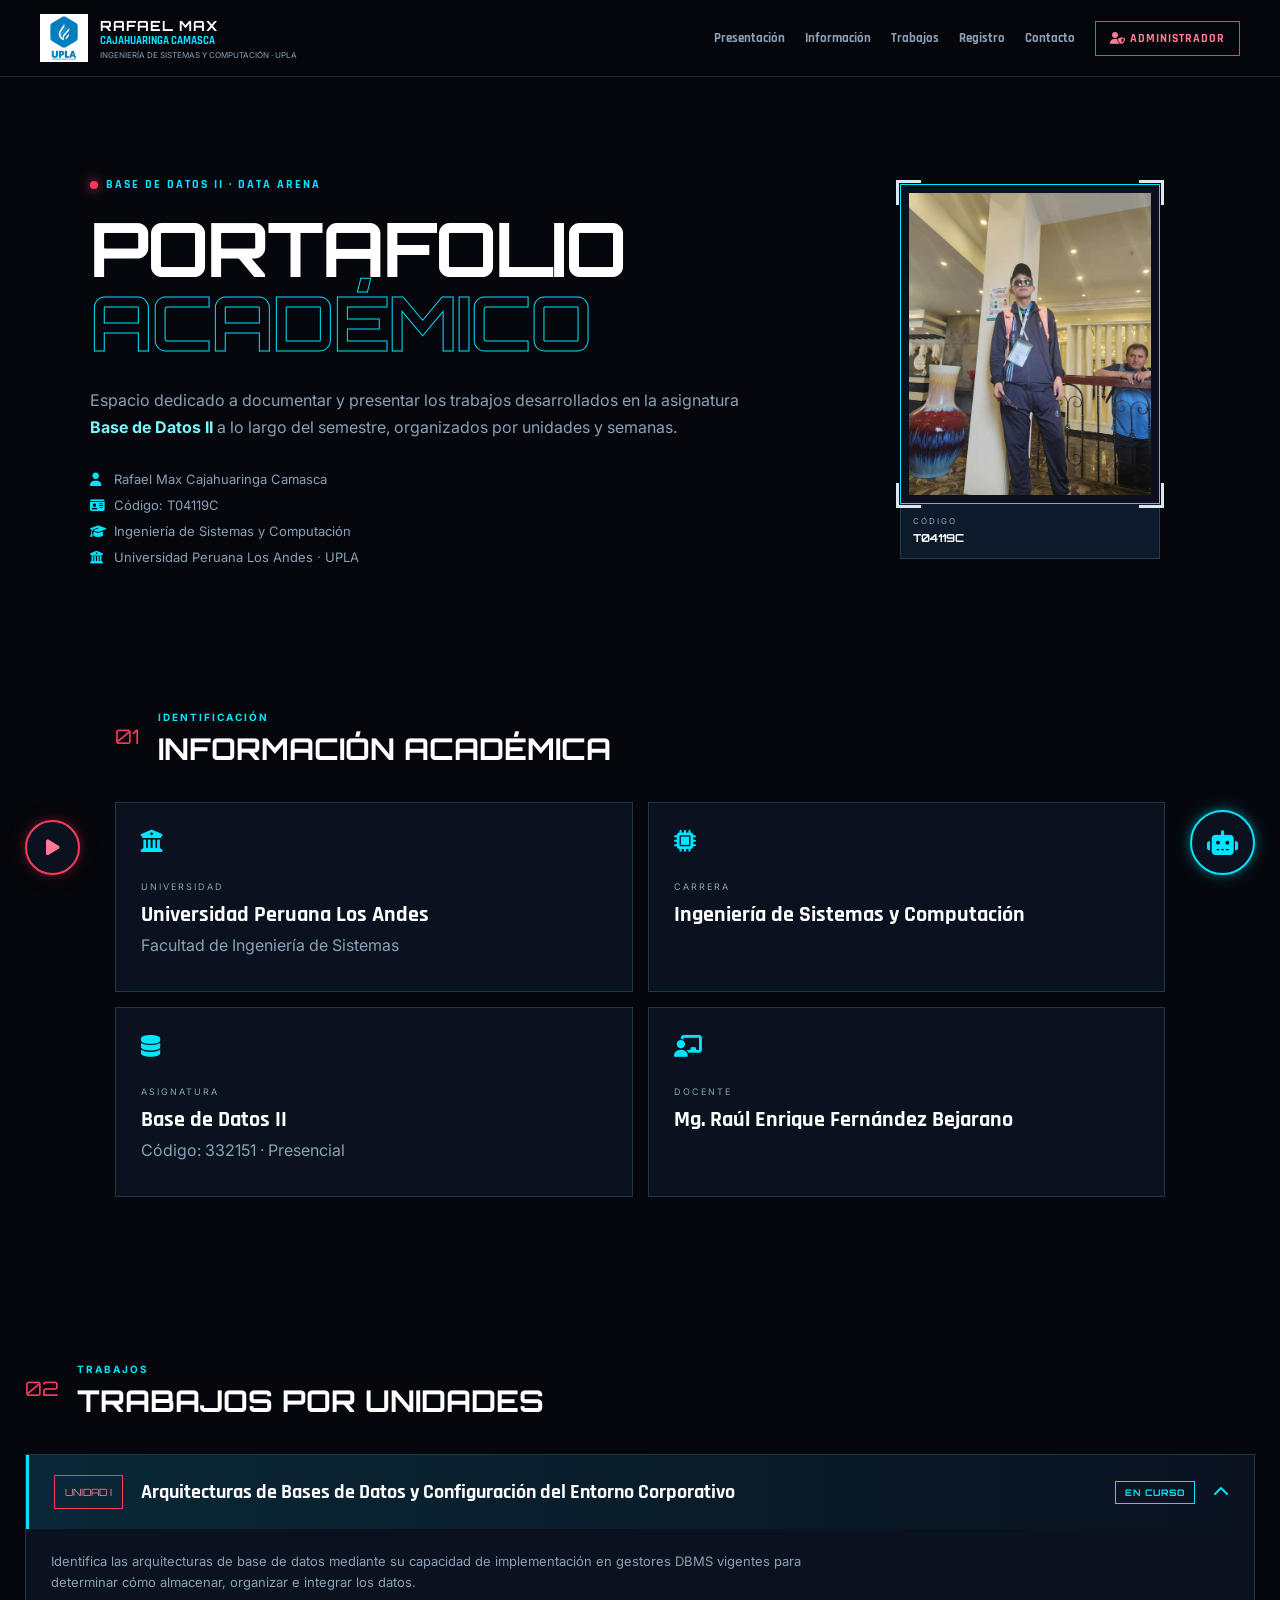
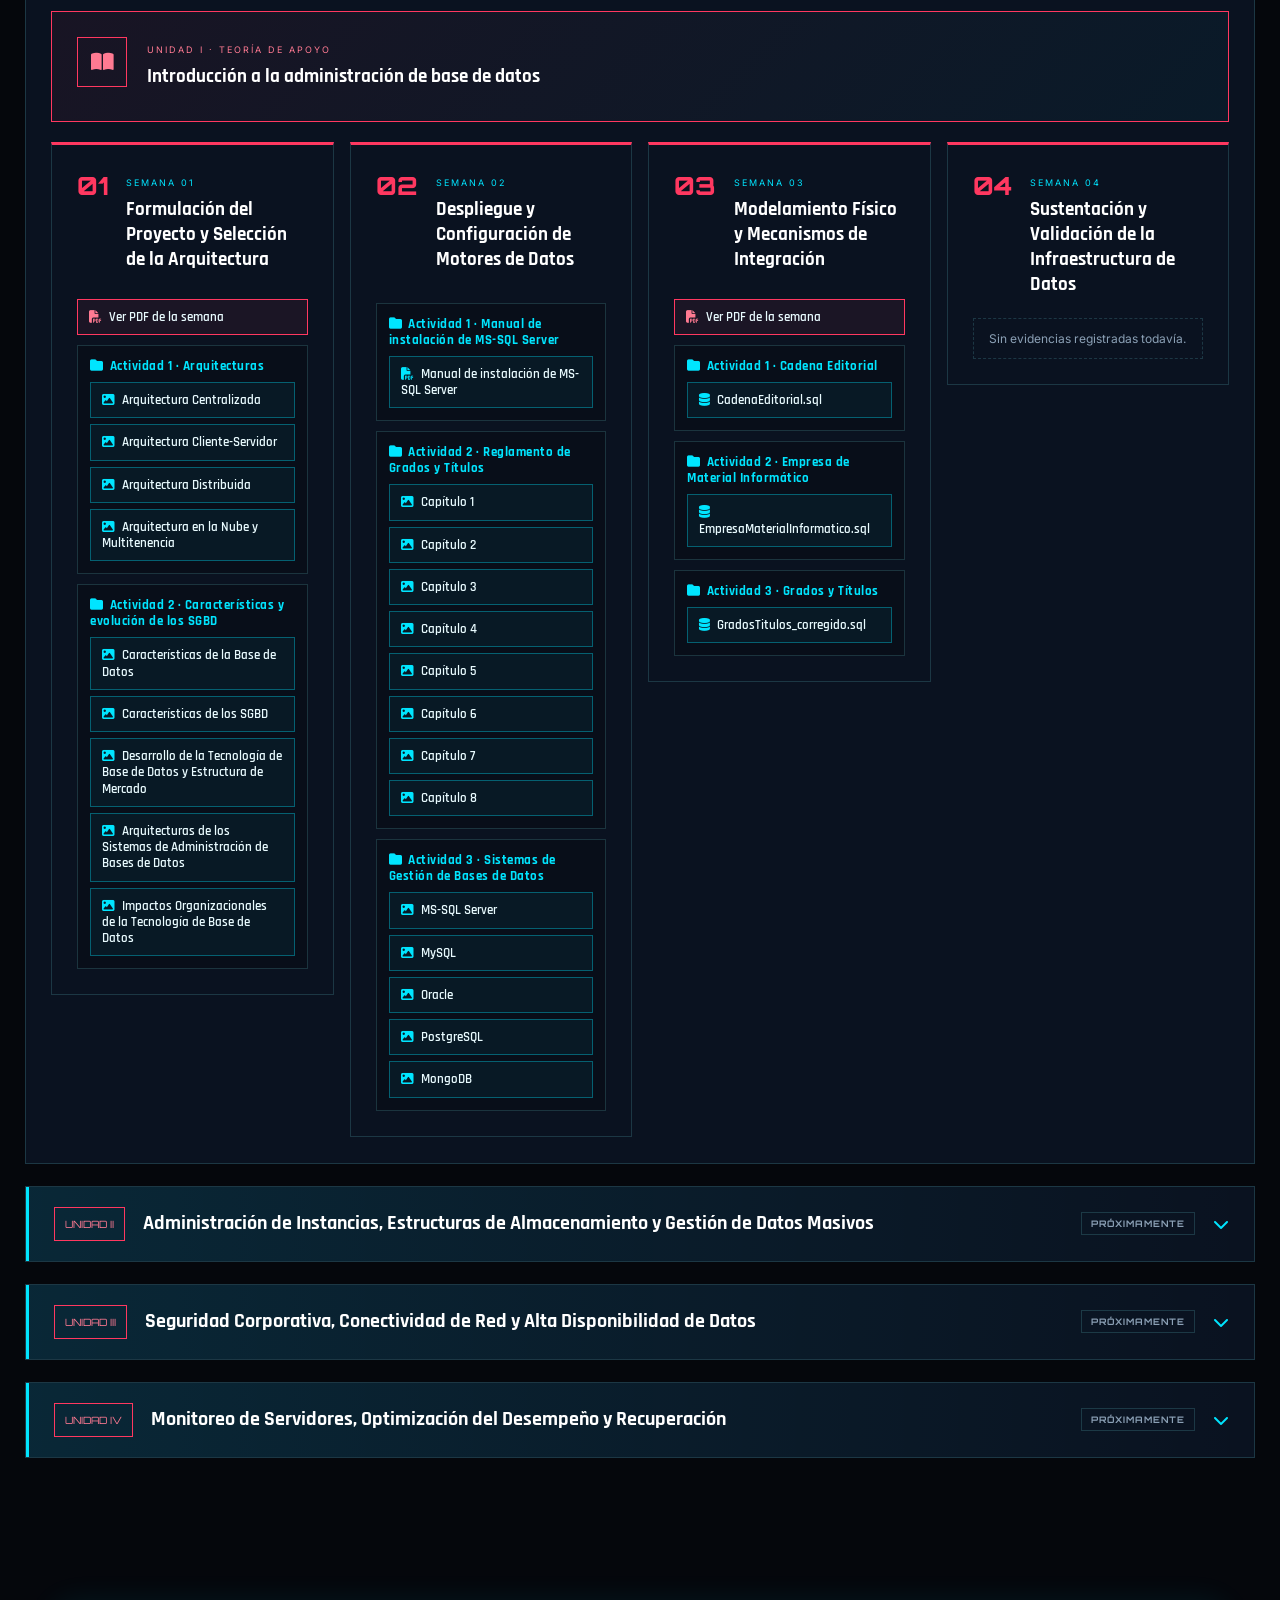
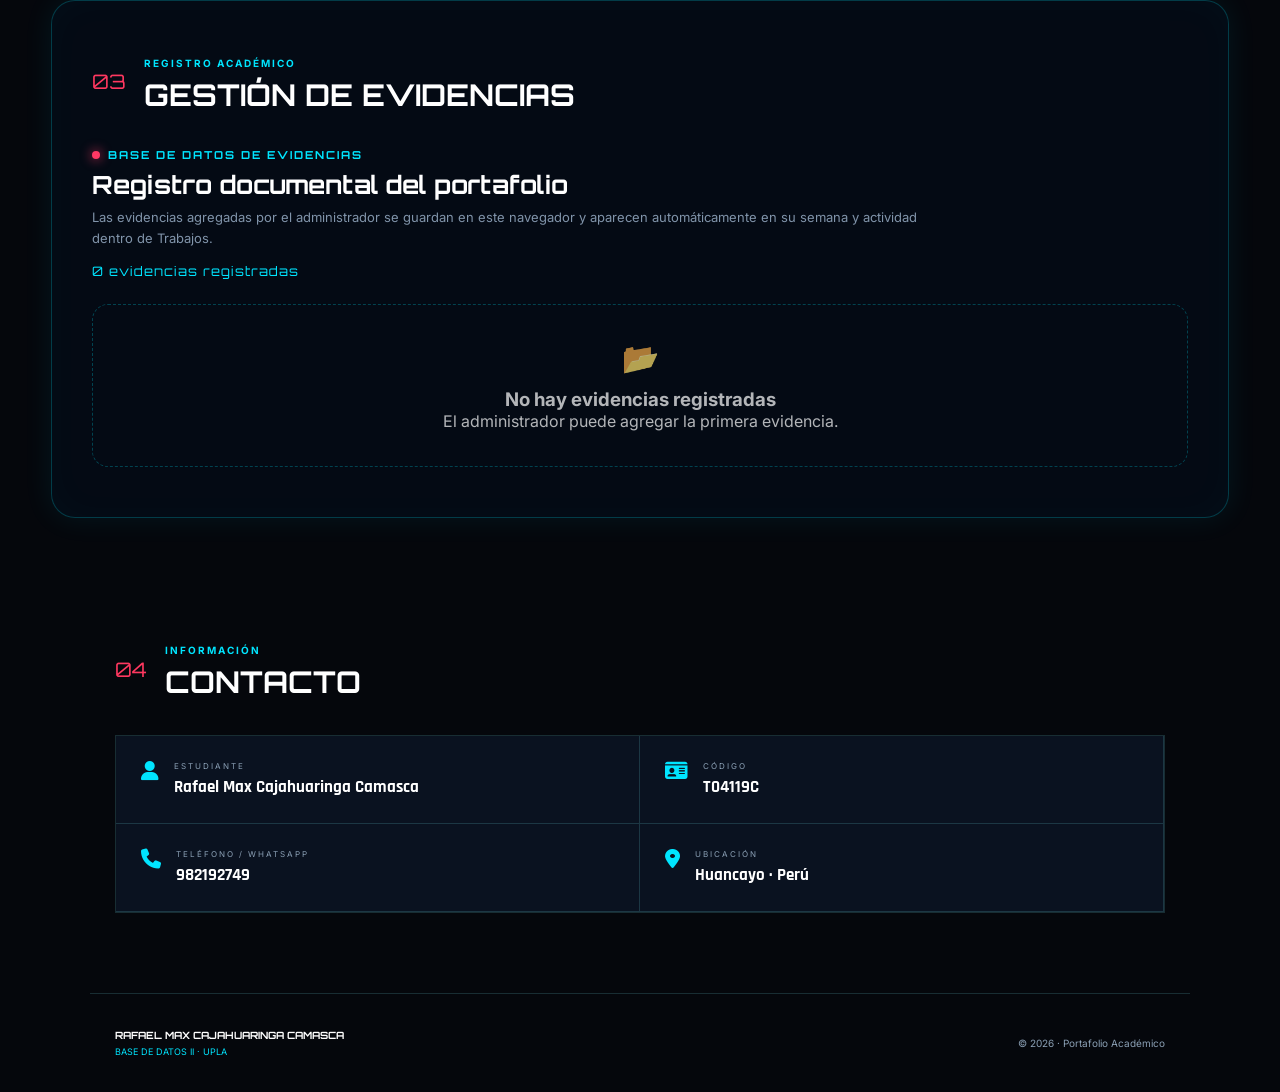
==== commit 58446bba: "1234" ====
--- a/index.html
+++ b/index.html
@@ -1,3870 +1,789 @@
 <!DOCTYPE html>
-
 <html lang="es">
-
 <head>
-    <meta charset="UTF-8">
-    <meta name="viewport" content="width=device-width, initial-scale=1.0">
-
+<meta charset="UTF-8">
+<meta name="viewport" content="width=device-width, initial-scale=1.0">
 <title>Rafael Max Cajahuaringa Camasca · Portafolio · Base de Datos II</title>
-
-<!-- GOOGLE FONTS -->
 <link rel="preconnect" href="https://fonts.googleapis.com">
 <link rel="preconnect" href="https://fonts.gstatic.com" crossorigin>
-
-<link
-    href="https://fonts.googleapis.com/css2?family=Inter:wght@400;500;600;700&family=Orbitron:wght@500;600;700;800&family=Rajdhani:wght@400;500;600;700&display=swap"
-    rel="stylesheet">
-
-<!-- FONT AWESOME -->
-<link
-    rel="stylesheet"
-    href="https://cdnjs.cloudflare.com/ajax/libs/font-awesome/6.5.2/css/all.min.css">
-
-<!-- CSS -->
+<link href="https://fonts.googleapis.com/css2?family=Inter:wght@400;500;600;700&family=Orbitron:wght@500;600;700;800&family=Rajdhani:wght@400;500;600;700&display=swap" rel="stylesheet">
+<link rel="stylesheet" href="https://cdnjs.cloudflare.com/ajax/libs/font-awesome/6.5.2/css/all.min.css">
 <link rel="stylesheet" href="styles.css">
-
+<link rel="stylesheet" href="styles-unidades.css">
 </head>
 
-<body>
-
-<!-- =====================================================
-     FONDO HUD
-====================================================== -->
+<body data-role="guest">
 
 <div class="hud-grid"></div>
 
-
-<!-- =====================================================
-     LOGIN
-====================================================== -->
-
-<section id="login-screen" class="login-screen">
-
+<section id="login-screen" class="login-screen hidden">
     <div class="login-box">
-
         <div class="login-line"></div>
-
-        <div class="login-logo-container">
-            <img src="logo.png" alt="UPLA" class="login-logo">
-        </div>
-
+        <div class="login-logo-container"><img src="logo.png" alt="UPLA" class="login-logo"></div>
         <p class="login-status">● SISTEMA ONLINE</p>
-
-        <h1>SISTEMA DE ACCESO</h1>
-
-        <div class="login-subtitle">
-            DATA ARENA · UPLA
-        </div>
-
+        <h1>ACCESO ADMINISTRADOR</h1>
+        <div class="login-subtitle">DATA ARENA · UPLA</div>
         <div class="login-divider"></div>
-
-        <!-- =================================================
-             SELECCIÓN DE TIPO DE ACCESO
-        ================================================== -->
-        <div id="accessChoice" class="access-choice">
-
-            <p class="access-title">
-                SELECCIONE SU TIPO DE ACCESO
-            </p>
-
-            <button
-                type="button"
-                id="guestAccessBtn"
-                class="access-option guest-option"
-            >
-                <span class="access-option-icon">
-                    <i class="fa-solid fa-eye"></i>
-                </span>
-                <span class="access-option-content">
-                    <strong>INGRESAR COMO INVITADO</strong>
-                    <small>Solo visualizar el portafolio y sus evidencias</small>
-                </span>
-                <i class="fa-solid fa-chevron-right access-arrow"></i>
-            </button>
-
-            <button
-                type="button"
-                id="adminAccessBtn"
-                class="access-option admin-option"
-            >
-                <span class="access-option-icon">
-                    <i class="fa-solid fa-user-shield"></i>
-                </span>
-                <span class="access-option-content">
-                    <strong>INGRESAR COMO ADMINISTRADOR</strong>
-                    <small>Gestionar y administrar las evidencias</small>
-                </span>
-                <i class="fa-solid fa-chevron-right access-arrow"></i>
-            </button>
-
-        </div>
-
-
-        <!-- =================================================
-             FORMULARIO DE ADMINISTRADOR
-        ================================================== -->
-        <form id="loginForm" class="admin-login-form" hidden>
-
-            <div class="admin-mode-label">
-                <i class="fa-solid fa-user-shield"></i>
-                ACCESO DE ADMINISTRADOR
-            </div>
-
+        <form id="loginForm" class="admin-login-form">
             <div class="input-group">
-
-                <label for="usuario">
-                    <i class="fa-solid fa-user"></i>
-                    USUARIO
-                </label>
-
-                <input
-                    type="text"
-                    id="usuario"
-                    placeholder="Ingrese usuario"
-                    autocomplete="off"
-                    required
-                >
-
-            </div>
-
-
+                <label for="usuario"><i class="fa-solid fa-user"></i> USUARIO</label>
+                <input type="text" id="usuario" placeholder="Ingrese usuario" autocomplete="off" required>
+            </div>
             <div class="input-group">
-
-                <label for="password">
-                    <i class="fa-solid fa-lock"></i>
-                    CONTRASEÑA
-                </label>
-
-                <input
-                    type="password"
-                    id="password"
-                    placeholder="Ingrese contraseña"
-                    required
-                >
-
-            </div>
-
-
-            <button type="submit" class="login-btn">
-
-                <i class="fa-solid fa-right-to-bracket"></i>
-
-                INGRESAR COMO ADMINISTRADOR
-
-            </button>
-
-            <button
-                type="button"
-                id="backToAccessBtn"
-                class="back-access-btn"
-            >
-                <i class="fa-solid fa-arrow-left"></i>
-                Volver a selección de acceso
-            </button>
-
+                <label for="password"><i class="fa-solid fa-lock"></i> CONTRASEÑA</label>
+                <input type="password" id="password" placeholder="Ingrese contraseña" required>
+            </div>
+            <button type="submit" class="login-btn"><i class="fa-solid fa-right-to-bracket"></i> INGRESAR</button>
+            <button type="button" id="backToAccessBtn" class="back-access-btn"><i class="fa-solid fa-arrow-left"></i> Volver como invitado</button>
             <p id="loginError" class="login-error"></p>
-
         </form>
-
-
-        <div class="login-footer">
-            UPLA · INGENIERÍA DE SISTEMAS Y COMPUTACIÓN
-        </div>
-
+        <div class="login-footer">UPLA · INGENIERÍA DE SISTEMAS Y COMPUTACIÓN</div>
     </div>
-
 </section>
 
-
-<!-- =====================================================
-     PORTAFOLIO
-====================================================== -->
-
-<div id="portfolio" class="portfolio-content">
-
-
-    <!-- =====================================================
-         NAVBAR
-    ====================================================== -->
+<div id="portfolio" class="portfolio-content visible">
 
     <header class="navbar">
-
         <div class="nav-container">
-
             <a href="#inicio" class="brand">
-
                 <img src="logo.png" alt="UPLA">
-
                 <div class="brand-text">
-
                     <strong>RAFAEL MAX</strong>
-
                     <span>CAJAHUARINGA CAMASCA</span>
-
-                    <small>
-                        INGENIERÍA DE SISTEMAS Y COMPUTACIÓN · UPLA
-                    </small>
-
+                    <small>INGENIERÍA DE SISTEMAS Y COMPUTACIÓN · UPLA</small>
                 </div>
-
             </a>
-
-
             <nav class="nav-links">
-
-                <a href="#inicio">Inicio</a>
-
-                <a href="#informacion">
-                    Información
-                </a>
-
-                <a href="#unidad1">
-                    Unidad I
-                </a>
-
-                <a href="#unidades">
-                    Unidades
-                </a>
-
-                <a href="#evaluacion">
-                    Evaluación
-                </a>
-
-                <a href="#contacto">
-                    Contacto
-                </a>
-
+                <a href="#inicio">Presentación</a>
+                <a href="#informacion">Información</a>
+                <a href="#trabajos">Trabajos</a>
+                <a href="#evidencias">Registro</a>
+                <a href="#contacto">Contacto</a>
+                <button type="button" id="adminBtn" class="nav-admin"><i class="fa-solid fa-user-shield"></i> ADMINISTRADOR</button>
             </nav>
-
-        </div>
-
+        </div>
     </header>
 
-
-    <!-- =====================================================
-         MAIN
-    ====================================================== -->
-
     <main id="inicio">
 
-
-        <!-- =================================================
-             HERO
-        ================================================== -->
-
         <section class="hero">
-
             <div class="hero-container">
-
                 <div class="hero-content">
-
-                    <div class="eyebrow">
-
-                        <span></span>
-
-                        BASE DE DATOS II · DATA ARENA
-
-                    </div>
-
-
-                    <h1>
-                        PORTAFOLIO<br>
-                        <span>ACADÉMICO</span>
-                    </h1>
-
-
+                    <div class="eyebrow"><span></span>BASE DE DATOS II · DATA ARENA</div>
+                    <h1>PORTAFOLIO<br><span>ACADÉMICO</span></h1>
                     <p class="hero-description">
-
-                        Portafolio académico correspondiente a la asignatura
-                        <strong>Base de Datos II</strong>, donde se presentan los
-                        conocimientos, actividades y evidencias desarrolladas
-                        durante el semestre.
-
+                        Espacio dedicado a documentar y presentar los trabajos desarrollados en la asignatura
+                        <strong>Base de Datos II</strong> a lo largo del semestre, organizados por unidades y semanas.
                     </p>
-
-
                     <div class="hero-info">
-
-                        <div>
-                            <i class="fa-solid fa-user"></i>
-                            Rafael Max Cajahuaringa Camasca
-                        </div>
-
-                        <div>
-                            <i class="fa-solid fa-graduation-cap"></i>
-                            Ingeniería de Sistemas y Computación
-                        </div>
-
-                        <div>
-                            <i class="fa-solid fa-building-columns"></i>
-                            Universidad Peruana Los Andes · UPLA
-                        </div>
-
-                    </div>
-
+                        <div><i class="fa-solid fa-user"></i> Rafael Max Cajahuaringa Camasca</div>
+                        <div><i class="fa-solid fa-id-card"></i> Código: T04119C</div>
+                        <div><i class="fa-solid fa-graduation-cap"></i> Ingeniería de Sistemas y Computación</div>
+                        <div><i class="fa-solid fa-building-columns"></i> Universidad Peruana Los Andes · UPLA</div>
+                    </div>
                 </div>
-
-
                 <div class="hero-profile">
-
                     <div class="profile-frame">
-
                         <div class="profile-corner top-left"></div>
                         <div class="profile-corner top-right"></div>
                         <div class="profile-corner bottom-left"></div>
                         <div class="profile-corner bottom-right"></div>
-
-                        <img
-                            src="Rafael.jpeg"
-                            alt="Rafael Max Cajahuaringa Camasca"
-                        >
-
-                    </div>
-
-
+                        <img src="Rafael.jpeg" alt="Rafael Max Cajahuaringa Camasca">
+                    </div>
                     <div class="profile-label">
-
-                        <span>STUDENT ID</span>
-
-                        <strong>RAFAEL MAX</strong>
-
-                    </div>
-
+                        <span>CÓDIGO</span>
+                        <strong>T04119C</strong>
+                    </div>
                 </div>
-
-            </div>
-
+            </div>
         </section>
 
-
-        <!-- =================================================
-             ESTADÍSTICAS
-        ================================================== -->
-
-        <section class="stats-section">
-
-            <div class="stats-container">
-
-                <div class="stat-card">
-
+        <section id="informacion" class="section">
+            <div class="section-heading">
+                <div class="section-number">01</div>
+                <div><span>IDENTIFICACIÓN</span><h2>INFORMACIÓN ACADÉMICA</h2></div>
+            </div>
+            <div class="info-grid">
+                <article class="info-card">
+                    <div class="card-icon"><i class="fa-solid fa-building-columns"></i></div>
+                    <span>UNIVERSIDAD</span>
+                    <h3>Universidad Peruana Los Andes</h3>
+                    <p>Facultad de Ingeniería de Sistemas</p>
+                </article>
+                <article class="info-card">
+                    <div class="card-icon"><i class="fa-solid fa-microchip"></i></div>
+                    <span>CARRERA</span>
+                    <h3>Ingeniería de Sistemas y Computación</h3>
+                </article>
+                <article class="info-card">
+                    <div class="card-icon"><i class="fa-solid fa-database"></i></div>
                     <span>ASIGNATURA</span>
-
-                    <strong>
-                        BASE DE DATOS II
-                    </strong>
-
+                    <h3>Base de Datos II</h3>
+                    <p>Código: 332151 · Presencial</p>
+                </article>
+                <article class="info-card">
+                    <div class="card-icon"><i class="fa-solid fa-chalkboard-user"></i></div>
+                    <span>DOCENTE</span>
+                    <h3>Mg. Raúl Enrique Fernández Bejarano</h3>
+                </article>
+            </div>
+        </section>
+
+        <section id="trabajos" class="section">
+            <div class="section-heading">
+                <div class="section-number">02</div>
+                <div><span>TRABAJOS</span><h2>TRABAJOS POR UNIDADES</h2></div>
+            </div>
+            <div id="unidades"></div>
+        </section>
+
+        <section id="evidencias" class="crud-section">
+            <div class="section-heading">
+                <div class="section-number">03</div>
+                <div><span>REGISTRO ACADÉMICO</span><h2>GESTIÓN DE EVIDENCIAS</h2></div>
+            </div>
+
+            <div class="evidence-heading">
+                <div class="evidence-kicker"><span></span>BASE DE DATOS DE EVIDENCIAS</div>
+                <h3>Registro documental del portafolio</h3>
+                <p>Las evidencias agregadas por el administrador se guardan en este navegador y aparecen automáticamente en su semana y actividad dentro de Trabajos.</p>
+                <div id="crudContador" style="margin-top:15px;color:var(--cyan);font-family:'Orbitron',sans-serif;font-size:13px;letter-spacing:1px;">Cargando evidencias...</div>
+            </div>
+
+            <div class="crud-admin-panel" id="crudAdminPanel">
+                <div class="crud-admin-header">
+                    <div>
+                        <span class="crud-admin-kicker"><i class="fa-solid fa-user-shield"></i> MODO ADMINISTRADOR</span>
+                        <h3>Administrar evidencias</h3>
+                        <p>Agrega nuevas evidencias, actualiza sus datos o elimínalas cuando sea necesario.</p>
+                    </div>
+                    <span class="crud-admin-badge">CRUD ACTIVO</span>
                 </div>
-
-
-                <div class="stat-card">
-
-                    <span>CÓDIGO</span>
-
-                    <strong>
-                        332151
-                    </strong>
-
+                <form id="crudForm" class="crud-form" novalidate>
+                    <input type="hidden" id="crudId">
+                    <div class="crud-form-group">
+                        <label for="crudSemana">Semana</label>
+                        <select id="crudSemana" required>
+                            <option value="">Seleccionar semana</option>
+                            <option value="SEMANA 01">Semana 01</option>
+                            <option value="SEMANA 02">Semana 02</option>
+                            <option value="SEMANA 03">Semana 03</option>
+                            <option value="SEMANA 04">Semana 04</option>
+                        </select>
+                    </div>
+                    <div class="crud-form-group">
+                        <label for="crudActividad">Actividad</label>
+                        <select id="crudActividad" required>
+                            <option value="">Seleccionar actividad</option>
+                            <option value="01">Actividad 01</option><option value="02">Actividad 02</option>
+                            <option value="03">Actividad 03</option><option value="04">Actividad 04</option>
+                            <option value="05">Actividad 05</option><option value="06">Actividad 06</option>
+                            <option value="07">Actividad 07</option><option value="08">Actividad 08</option>
+                            <option value="09">Actividad 09</option>
+                        </select>
+                    </div>
+                    <div class="crud-form-group crud-form-wide">
+                        <label for="crudTitulo">Título de la evidencia</label>
+                        <input id="crudTitulo" type="text" maxlength="150" placeholder="Ej.: Arquitectura Centralizada" required>
+                    </div>
+                    <div class="crud-form-group crud-form-wide">
+                        <label for="crudDescripcion">Descripción</label>
+                        <textarea id="crudDescripcion" rows="3" maxlength="400" placeholder="Describe brevemente la actividad..." required></textarea>
+                    </div>
+                    <div class="crud-form-group">
+                        <label for="crudTipo">Tipo de evidencia</label>
+                        <select id="crudTipo" required>
+                            <option value="imagen">Infografía / Imagen</option>
+                            <option value="pdf">Documento PDF</option>
+                        </select>
+                    </div>
+                    <div class="crud-form-group">
+                        <label for="crudArchivo">Archivo</label>
+                        <input id="crudArchivo" type="file" accept="image/*,.pdf">
+                        <small id="crudArchivoActual">Selecciona una imagen o PDF.</small>
+                    </div>
+                    <div class="crud-form-actions">
+                        <button type="submit" class="crud-btn-primary" id="crudGuardarBtn"><i class="fa-solid fa-plus"></i> AGREGAR EVIDENCIA</button>
+                        <button type="button" class="crud-btn-secondary" id="crudCancelarBtn" hidden><i class="fa-solid fa-xmark"></i> CANCELAR EDICIÓN</button>
+                    </div>
+                    <p id="crudFormMessage" class="crud-form-message" aria-live="polite"></p>
+                </form>
+            </div>
+
+            <div id="crudEvidencias" class="crud-evidencias-grid">
+                <div class="crud-loading"><i class="fa-solid fa-spinner fa-spin"></i> Cargando registros...</div>
+            </div>
+        </section>
+
+        <section id="contacto" class="section contact-section">
+            <div class="section-heading">
+                <div class="section-number">04</div>
+                <div><span>INFORMACIÓN</span><h2>CONTACTO</h2></div>
+            </div>
+            <div class="contact-card">
+                <div class="contact-item"><i class="fa-solid fa-user"></i><div><span>ESTUDIANTE</span><strong>Rafael Max Cajahuaringa Camasca</strong></div></div>
+                <div class="contact-item"><i class="fa-solid fa-id-card"></i><div><span>CÓDIGO</span><strong>T04119C</strong></div></div>
+                <div class="contact-item"><i class="fa-solid fa-phone"></i><div><span>TELÉFONO / WHATSAPP</span><strong>982192749</strong></div></div>
+                <div class="contact-item"><i class="fa-solid fa-location-dot"></i><div><span>UBICACIÓN</span><strong>Huancayo · Perú</strong></div></div>
+            </div>
+        </section>
+    </main>
+
+    <footer class="footer">
+        <div>
+            <strong>RAFAEL MAX CAJAHUARINGA CAMASCA</strong>
+            <span>BASE DE DATOS II · UPLA</span>
+        </div>
+        <p>© 2026 · Portafolio Académico</p>
+    </footer>
+</div>
+
+<div class="music-player">
+    <audio id="bgMusic" loop preload="none"><source src="musica.mp3" type="audio/mpeg"></audio>
+    <button id="musicToggle" class="music-toggle" aria-label="Reproducir música de fondo" title="Música de fondo">
+        <i class="fa-solid fa-play"></i>
+        <span class="music-note"><i class="fa-solid fa-music"></i></span>
+    </button>
+</div>
+
+<div class="chatbot-container">
+    <button id="chatToggle" class="chat-toggle" aria-label="Abrir asistente"><i class="fa-solid fa-robot"></i></button>
+    <div id="chatWindow" class="chat-window">
+        <div class="chat-header">
+            <div class="chat-header-info">
+                <div class="bot-icon"><i class="fa-solid fa-robot"></i></div>
+                <div>
+                    <h3>RAKION AI</h3>
+                    <span><i class="fa-solid fa-circle"></i> ASISTENTE ACADÉMICO</span>
                 </div>
-
-
-                <div class="stat-card">
-
-                    <span>UNIDADES</span>
-
-                    <strong>
-                        04
-                    </strong>
-
+            </div>
+            <button id="chatClose" class="chat-close" aria-label="Cerrar"><i class="fa-solid fa-xmark"></i></button>
+        </div>
+        <div id="chatMessages" class="chat-messages">
+            <div class="message bot-message">
+                <div class="message-label">RAKION AI</div>
+                Hola. Soy el asistente académico del portafolio de <strong>Rafael Max Cajahuaringa Camasca</strong>.
+                <br><br>
+                Puedo responder sobre <strong>Base de Datos II</strong>, unidades, semanas, evidencias y contacto.
+            </div>
+        </div>
+        <div id="quickQuestions" class="quick-questions"></div>
+        <form id="chatForm" class="chat-input-area">
+            <input type="text" id="chatInput" placeholder="Escribe tu pregunta..." autocomplete="off">
+            <button type="submit" aria-label="Enviar pregunta"><i class="fa-solid fa-paper-plane"></i></button>
+        </form>
+    </div>
+</div>
+
+<div id="infographicModal" class="infographic-modal" aria-hidden="true">
+    <div class="infographic-modal-box">
+        <div class="infographic-modal-header">
+            <div>
+                <span id="infographicModalWeek">SEMANA 01 · EVIDENCIA</span>
+                <h3 id="infographicModalTitle">Infografía</h3>
+            </div>
+            <button id="infographicModalClose" class="pdf-modal-close" aria-label="Cerrar"><i class="fa-solid fa-xmark"></i></button>
+        </div>
+        <div class="infographic-modal-body">
+            <img id="infographicViewer" src="" alt="Vista ampliada de la infografía">
+        </div>
+    </div>
+</div>
+
+<div id="pdfModal" class="pdf-modal">
+    <div class="pdf-modal-box">
+        <div class="pdf-modal-header">
+            <div>
+                <span id="pdfModalWeek">SEMANA</span>
+                <h3 id="pdfModalTitle">Título</h3>
+            </div>
+            <button id="pdfModalClose" class="pdf-modal-close" aria-label="Cerrar"><i class="fa-solid fa-xmark"></i></button>
+        </div>
+        <div class="pdf-modal-body">
+            <div id="pdfViewerWrap" class="pdf-viewer-wrap">
+                <iframe id="pdfViewer" class="pdf-viewer" title="Vista previa del PDF"></iframe>
+            </div>
+            <div id="pdfEmptyState" class="pdf-empty-state">
+                <i class="fa-solid fa-file-pdf"></i>
+                <p>Aún no hay ningún PDF cargado para esta evidencia.</p>
+            </div>
+            <div class="pdf-modal-actions">
+                <label class="pdf-upload-btn" for="pdfFileInput"><i class="fa-solid fa-upload"></i> Subir PDF</label>
+                <input type="file" id="pdfFileInput" accept="application/pdf" hidden>
+                <div class="pdf-fixed-link">
+                    <input type="text" id="pdfFixedPath" placeholder="ej: pdfs/semana1.pdf">
+                    <button id="pdfFixedLoad" type="button">Abrir enlace</button>
                 </div>
-
-
-                <div class="stat-card">
-
-                    <span>MODALIDAD</span>
-
-                    <strong>
-                        PRESENCIAL
-                    </strong>
-
-                </div>
-
-            </div>
-
-        </section>
-
-
-        <!-- =================================================
-             INFORMACIÓN ACADÉMICA
-        ================================================== -->
-
-        <section id="informacion" class="section">
-
-            <div class="section-heading">
-
-                <div class="section-number">
-                    01
-                </div>
-
-                <div>
-
-                    <span>IDENTIFICACIÓN</span>
-
-                    <h2>
-                        INFORMACIÓN ACADÉMICA
-                    </h2>
-
-                </div>
-
-            </div>
-
-
-            <div class="info-grid">
-
-
-                <article class="info-card large-card">
-
-                    <div class="card-icon">
-                        <i class="fa-solid fa-building-columns"></i>
-                    </div>
-
-                    <span>UNIVERSIDAD</span>
-
-                    <h3>
-                        Universidad Peruana Los Andes
-                    </h3>
-
-                    <p>
-                        Facultad de Ingeniería · UPLA
-                    </p>
-
-                </article>
-
-
-                <article class="info-card">
-
-                    <div class="card-icon">
-                        <i class="fa-solid fa-microchip"></i>
-                    </div>
-
-                    <span>CARRERA</span>
-
-                    <h3>
-                        Ingeniería de Sistemas y Computación
-                    </h3>
-
-                </article>
-
-
-                <article class="info-card">
-
-                    <div class="card-icon">
-                        <i class="fa-solid fa-database"></i>
-                    </div>
-
-                    <span>ASIGNATURA</span>
-
-                    <h3>
-                        Base de Datos II
-                    </h3>
-
-                    <p>
-                        Código: 332151
-                    </p>
-
-                </article>
-
-
-                <article class="info-card">
-
-                    <div class="card-icon">
-                        <i class="fa-solid fa-chalkboard-user"></i>
-                    </div>
-
-                    <span>DOCENTE</span>
-
-                    <h3>
-                        Mg. Raúl Enrique Fernández Bejarano
-                    </h3>
-
-                </article>
-
-
-                <article class="info-card">
-
-                    <div class="card-icon">
-                        <i class="fa-solid fa-user-graduate"></i>
-                    </div>
-
-                    <span>ESTUDIANTE</span>
-
-                    <h3>
-                        Rafael Max Cajahuaringa Camasca
-                    </h3>
-
-                </article>
-
-            </div>
-
-        </section>
-
-
-        <!-- =================================================
-             UNIDAD I
-        ================================================== -->
-
-        <section id="unidad1" class="section unit-section">
-
-            <div class="section-heading">
-
-                <div class="section-number">
-                    02
-                </div>
-
-                <div>
-
-                    <span>UNIDAD I</span>
-
-                    <h2>
-                        ARQUITECTURAS DE BASES DE DATOS
-                    </h2>
-
-                </div>
-
-            </div>
-
-
-            <div class="unit-intro">
-
-                <div class="unit-badge">
-                    UNIDAD 01
-                </div>
-
-                <div>
-
-                    <h3>
-                        Arquitecturas de Bases de Datos y Configuración del Entorno Corporativo
-                    </h3>
-
-                    <p>
-
-                        Identifica las arquitecturas de base de datos mediante su
-                        capacidad de implementación en gestores DBMS vigentes para
-                        determinar cómo almacenar, organizar e integrar los datos.
-
-                    </p>
-
-                </div>
-
-            </div>
-
-
-            <!-- MATERIAL -->
-
-            <div
-                class="material-card"
-                tabindex="0"
-                role="button"
-                data-week-label="MATERIAL DE LECTURA"
-                data-pdf="Material/Capitulo1_Introduccion_BD.pdf"
-            >
-
-                <div class="material-icon">
-                    <i class="fa-solid fa-book-open"></i>
-                </div>
-
-                <div class="material-content">
-
-                    <span>
-                        UNIDAD I · TEORÍA DE APOYO
-                    </span>
-
-                    <h3>
-                        Introducción a la administración de base de datos
-                    </h3>
-
-                    <p>
-
-                        Material de lectura proporcionado por el docente.
-                        Repasa las características de una base de datos,
-                        los componentes y funciones de un DBMS, la evolución
-                        de la tecnología de bases de datos y las arquitecturas
-                        cliente/servidor.
-
-                    </p>
-
-                    <div class="week-pdf-hint">
-
-                        <i class="fa-solid fa-file-pdf"></i>
-
-                        Abrir material
-
-                    </div>
-
-                </div>
-
-            </div>
-
-
-            <p
-                style="
-                color: var(--steel-dim);
-                font-size: 12px;
-                margin: 20px 0 15px;
-                letter-spacing: 0.5px;
-                "
-            >
-
-                <i
-                    class="fa-solid fa-circle-info"
-                    style="
-                    color: var(--cyan);
-                    margin-right: 6px;
-                    "
-                ></i>
-
-                Toca una semana para cargar o revisar el PDF de esa evidencia.
-
-            </p>
-
-
-            <!-- =================================================
-                 SEMANAS
-            ================================================== -->
-
-            <div class="weeks-grid">
-
-
-                <!-- =================================================
-                     SEMANA 1
-                ================================================== -->
-
-                <article
-                    class="week-card"
-                    tabindex="0"
-                    role="button"
-                    data-week-label="SEMANA 01"
-                    data-pdf="Semana 1/APLICACIONES 3.pdf"
-                >
-
-                    <div class="week-card-main">
-
-                        <div class="week-number">
-                            01
-                        </div>
-
-                        <div class="week-content">
-
-                            <span>
-                                SEMANA 01
-                            </span>
-
-                            <h3>
-                                Formulación del Proyecto y Selección de la Arquitectura
-                            </h3>
-
-                            <p>
-
-                                Definición del alcance de un proyecto analítico
-                                basado en un caso empresarial real, seleccionando
-                                y justificando una arquitectura centralizada,
-                                distribuida o en la nube.
-
-                            </p>
-
-                            <div class="week-pdf-hint">
-
-                                <i class="fa-solid fa-file-pdf"></i>
-
-                                Ver / cargar PDF
-
-                            </div>
-
-                        </div>
-
-                    </div>
-
-                    <button type="button" class="week-evidence-btn" data-evidence-target="evidenciasSemana1" aria-expanded="false" aria-controls="evidenciasSemana1">
-                        <i class="fa-solid fa-images"></i>
-                        VER EVIDENCIAS
-                    </button>
-
-                </article>
-
-
-                <!-- =================================================
-                     EVIDENCIAS SEMANA 1
-                ================================================== -->
-
-                <section
-                    id="evidenciasSemana1"
-                    class="week-evidence-panel"
-                    aria-labelledby="evidenciasSemana1Titulo"
-                    hidden
-                >
-
-                    <div class="evidence-heading">
-
-                        <div class="evidence-kicker">
-
-                            <span></span>
-
-                            SEMANA 01 · EVIDENCIAS
-
-                        </div>
-
-                        <h3 id="evidenciasSemana1Titulo">
-                            Trabajos realizados · Fundamentos de Base de Datos
-                        </h3>
-
-                        <p>
-                            Compendio visual de las nueve infografías
-                            desarrolladas durante la Semana 1.
-                        </p>
-
-                    </div>
-
-
-                    <div class="evidence-activity-group">
-
-                        <div class="evidence-activity-header">
-                            <div class="evidence-activity-number">01</div>
-                            <div>
-                                <h4>ACTIVIDAD 01</h4>
-                                <span>4 infografías · Arquitecturas de Base de Datos</span>
-                            </div>
-                        </div>
-
-                        <div class="infographic-grid">
-
-                        <article
-                            class="infographic-card"
-                            data-infographic="Semana 1/infografias/actividad-01/arquitectura-centralizada.png"
-                            data-infographic-title="01 · Arquitectura Centralizada"
-                        >
-
-                            <div class="infographic-number">
-                                01
-                            </div>
-
-                            <div class="infographic-image-wrap">
-
-                                <img
-                                    src="Semana 1/infografias/actividad-01/arquitectura-centralizada.png"
-                                    alt="Infografía Arquitectura Centralizada"
-                                    loading="lazy"
-                                >
-
-                            </div>
-
-                            <div class="infographic-info">
-
-                                <span>
-                                    ACTIVIDAD 01 · INFOGRAFÍA 01
-                                </span>
-
-                                <h4>
-                                    Arquitectura Centralizada
-                                </h4>
-
-                                <p>
-                                    Conceptos, características,
-                                    funcionamiento, ventajas y
-                                    desventajas.
-                                </p>
-
-                                <button
-                                    type="button"
-                                    class="infographic-btn"
-                                >
-                                    Ver infografía
-                                    <i class="fa-solid fa-expand"></i>
-                                </button>
-
-                            </div>
-
-                        </article>
-
-
-                        <article
-                            class="infographic-card"
-                            data-infographic="Semana 1/infografias/actividad-01/arquitectura-cliente-servidor.png"
-                            data-infographic-title="02 · Arquitectura Cliente-Servidor"
-                        >
-
-                            <div class="infographic-number">
-                                02
-                            </div>
-
-                            <div class="infographic-image-wrap">
-
-                                <img
-                                    src="Semana 1/infografias/actividad-01/arquitectura-cliente-servidor.png"
-                                    alt="Infografía Arquitectura Cliente Servidor"
-                                    loading="lazy"
-                                >
-
-                            </div>
-
-                            <div class="infographic-info">
-
-                                <span>
-                                    ACTIVIDAD 01 · INFOGRAFÍA 02
-                                </span>
-
-                                <h4>
-                                    Arquitectura Cliente-Servidor
-                                </h4>
-
-                                <p>
-                                    Modelo cliente-servidor,
-                                    componentes, comunicación y
-                                    funcionamiento.
-                                </p>
-
-                                <button
-                                    type="button"
-                                    class="infographic-btn"
-                                >
-                                    Ver infografía
-                                    <i class="fa-solid fa-expand"></i>
-                                </button>
-
-                            </div>
-
-                        </article>
-
-
-                        <article
-                            class="infographic-card"
-                            data-infographic="Semana 1/infografias/actividad-01/arquitectura-distribuida.png"
-                            data-infographic-title="03 · Arquitectura Distribuida"
-                        >
-
-                            <div class="infographic-number">
-                                03
-                            </div>
-
-                            <div class="infographic-image-wrap">
-
-                                <img
-                                    src="Semana 1/infografias/actividad-01/arquitectura-distribuida.png"
-                                    alt="Infografía Arquitectura Distribuida"
-                                    loading="lazy"
-                                >
-
-                            </div>
-
-                            <div class="infographic-info">
-
-                                <span>
-                                    ACTIVIDAD 01 · INFOGRAFÍA 03
-                                </span>
-
-                                <h4>
-                                    Arquitectura Distribuida
-                                </h4>
-
-                                <p>
-                                    Organización distribuida de
-                                    recursos, comunicación entre nodos,
-                                    ventajas y aplicaciones.
-                                </p>
-
-                                <button
-                                    type="button"
-                                    class="infographic-btn"
-                                >
-                                    Ver infografía
-                                    <i class="fa-solid fa-expand"></i>
-                                </button>
-
-                            </div>
-
-                        </article>
-
-
-                        <article
-                            class="infographic-card"
-                            data-infographic="Semana 1/infografias/actividad-01/arquitectura-nube-multitenencia.png"
-                            data-infographic-title="04 · Arquitectura en la Nube y Multitenencia"
-                        >
-
-                            <div class="infographic-number">
-                                04
-                            </div>
-
-                            <div class="infographic-image-wrap">
-
-                                <img
-                                    src="Semana 1/infografias/actividad-01/arquitectura-nube-multitenencia.png"
-                                    alt="Infografía Arquitectura en la Nube y Multitenencia"
-                                    loading="lazy"
-                                >
-
-                            </div>
-
-                            <div class="infographic-info">
-
-                                <span>
-                                    ACTIVIDAD 01 · INFOGRAFÍA 04
-                                </span>
-
-                                <h4>
-                                    Arquitectura en la Nube y Multitenencia
-                                </h4>
-
-                                <p>
-                                    Servicios en la nube, multitenencia,
-                                    beneficios y aplicaciones.
-                                </p>
-
-                                <button
-                                    type="button"
-                                    class="infographic-btn"
-                                >
-                                    Ver infografía
-                                    <i class="fa-solid fa-expand"></i>
-                                </button>
-
-                            </div>
-
-                        </article>
-
-                        </div>
-
-                    </div>
-
-                    <div class="evidence-activity-group">
-
-                        <div class="evidence-activity-header">
-                            <div class="evidence-activity-number">02</div>
-                            <div>
-                                <h4>ACTIVIDAD 02</h4>
-                                <span>5 infografías · Características y Evolución de los SGBD</span>
-                            </div>
-                        </div>
-
-                        <div class="infographic-grid">
-
-                        <article
-                            class="infographic-card"
-                            data-infographic="Semana 1/infografias/actividad-02/caracteristicas-base-datos.png"
-                            data-infographic-title="05 · Características de la Base de Datos"
-                        >
-
-                            <div class="infographic-number">
-                                05
-                            </div>
-
-                            <div class="infographic-image-wrap">
-
-                                <img
-                                    src="Semana 1/infografias/actividad-02/caracteristicas-base-datos.png"
-                                    alt="Infografía Características de la Base de Datos"
-                                    loading="lazy"
-                                >
-
-                            </div>
-
-                            <div class="infographic-info">
-
-                                <span>
-                                    ACTIVIDAD 02 · INFOGRAFÍA 01
-                                </span>
-
-                                <h4>
-                                    Características de la Base de Datos
-                                </h4>
-
-                                <p>
-                                    Persistencia, compartición,
-                                    interrelación, seguridad y gestión
-                                    organizada de la información.
-                                </p>
-
-                                <button
-                                    type="button"
-                                    class="infographic-btn"
-                                >
-                                    Ver infografía
-                                    <i class="fa-solid fa-expand"></i>
-                                </button>
-
-                            </div>
-
-                        </article>
-
-
-                        <article
-                            class="infographic-card"
-                            data-infographic="Semana 1/infografias/actividad-02/caracteristicas-sgbd.png"
-                            data-infographic-title="06 · Características de los SGBD"
-                        >
-
-                            <div class="infographic-number">
-                                06
-                            </div>
-
-                            <div class="infographic-image-wrap">
-
-                                <img
-                                    src="Semana 1/infografias/actividad-02/caracteristicas-sgbd.png"
-                                    alt="Infografía Características de los SGBD"
-                                    loading="lazy"
-                                >
-
-                            </div>
-
-                            <div class="infographic-info">
-
-                                <span>
-                                    ACTIVIDAD 02 · INFOGRAFÍA 02
-                                </span>
-
-                                <h4>
-                                    Características de los SGBD
-                                </h4>
-
-                                <p>
-                                    Funciones principales de los
-                                    Sistemas de Gestión de Bases de
-                                    Datos.
-                                </p>
-
-                                <button
-                                    type="button"
-                                    class="infographic-btn"
-                                >
-                                    Ver infografía
-                                    <i class="fa-solid fa-expand"></i>
-                                </button>
-
-                            </div>
-
-                        </article>
-
-
-                        <article
-                            class="infographic-card"
-                            data-infographic="Semana 1/infografias/actividad-02/tecnologia-base-datos-mercado.png"
-                            data-infographic-title="07 · Desarrollo de la Tecnología de Base de Datos y Estructura de Mercado"
-                        >
-
-                            <div class="infographic-number">
-                                07
-                            </div>
-
-                            <div class="infographic-image-wrap">
-
-                                <img
-                                    src="Semana 1/infografias/actividad-02/tecnologia-base-datos-mercado.png"
-                                    alt="Infografía Desarrollo de la Tecnología de Base de Datos y Estructura de Mercado"
-                                    loading="lazy"
-                                >
-
-                            </div>
-
-                            <div class="infographic-info">
-
-                                <span>
-                                    ACTIVIDAD 02 · INFOGRAFÍA 03
-                                </span>
-
-                                <h4>
-                                    Desarrollo de la Tecnología de Base de Datos y Estructura de Mercado
-                                </h4>
-
-                                <p>
-                                    Evolución tecnológica, generaciones
-                                    de DBMS y transformación del mercado.
-                                </p>
-
-                                <button
-                                    type="button"
-                                    class="infographic-btn"
-                                >
-                                    Ver infografía
-                                    <i class="fa-solid fa-expand"></i>
-                                </button>
-
-                            </div>
-
-                        </article>
-
-
-                        <article
-                            class="infographic-card"
-                            data-infographic="Semana 1/infografias/actividad-02/arquitecturas-sistemas-administracion.png"
-                            data-infographic-title="08 · Arquitecturas de los Sistemas de Administración de Bases de Datos"
-                        >
-
-                            <div class="infographic-number">
-                                08
-                            </div>
-
-                            <div class="infographic-image-wrap">
-
-                                <img
-                                    src="Semana 1/infografias/actividad-02/arquitecturas-sistemas-administracion.png"
-                                    alt="Infografía Arquitecturas de los Sistemas de Administración de Bases de Datos"
-                                    loading="lazy"
-                                >
-
-                            </div>
-
-                            <div class="infographic-info">
-
-                                <span>
-                                    ACTIVIDAD 02 · INFOGRAFÍA 04
-                                </span>
-
-                                <h4>
-                                    Arquitecturas de los Sistemas de Administración de Bases de Datos
-                                </h4>
-
-                                <p>
-                                    Arquitectura de tres esquemas,
-                                    independencia de datos,
-                                    procesamiento distribuido y
-                                    cliente-servidor.
-                                </p>
-
-                                <button
-                                    type="button"
-                                    class="infographic-btn"
-                                >
-                                    Ver infografía
-                                    <i class="fa-solid fa-expand"></i>
-                                </button>
-
-                            </div>
-
-                        </article>
-
-
-                        <article
-                            class="infographic-card"
-                            data-infographic="Semana 1/infografias/actividad-02/impactos-organizacionales.png"
-                            data-infographic-title="09 · Impactos Organizacionales de la Tecnología de Base de Datos"
-                        >
-
-                            <div class="infographic-number">
-                                09
-                            </div>
-
-                            <div class="infographic-image-wrap">
-
-                                <img
-                                    src="Semana 1/infografias/actividad-02/impactos-organizacionales.png"
-                                    alt="Infografía Impactos Organizacionales de la Tecnología de Base de Datos"
-                                    loading="lazy"
-                                >
-
-                            </div>
-
-                            <div class="infographic-info">
-
-                                <span>
-                                    ACTIVIDAD 02 · INFOGRAFÍA 05
-                                </span>
-
-                                <h4>
-                                    Impactos Organizacionales de la Tecnología de Base de Datos
-                                </h4>
-
-                                <p>
-                                    Cambios organizacionales,
-                                    administración de recursos,
-                                    usuarios y responsabilidades.
-                                </p>
-
-                                <button
-                                    type="button"
-                                    class="infographic-btn"
-                                >
-                                    Ver infografía
-                                    <i class="fa-solid fa-expand"></i>
-                                </button>
-
-                            </div>
-
-                        </article>
-
-                        </div>
-
-                    </div>
-
-                </section>
-
-
-                <!-- =================================================
-                     SEMANA 2
-                ================================================== -->
-
-                <article
-                    class="week-card"
-                    tabindex="0"
-                    role="button"
-                    data-week-label="SEMANA 02"
-                    data-pdf="Semana 2/APLICACIONES 4.pdf"
-                >
-
-                    <div class="week-card-main">
-
-                        <div class="week-number">
-                            02
-                        </div>
-
-                        <div class="week-content">
-
-                            <span>
-                                SEMANA 02
-                            </span>
-
-                            <h3>
-                                Despliegue y Configuración de Motores de Datos
-                            </h3>
-
-                            <p>
-
-                                Instalación y configuración óptima del
-                                Sistema de Gestión de Bases de Datos
-                                empresarial.
-
-                            </p>
-
-                            <div class="week-pdf-hint">
-
-                                <i class="fa-solid fa-file-pdf"></i>
-
-                                Ver / cargar PDF
-
-                            </div>
-
-                        </div>
-
-                    </div>
-
-                </article>
-
-
-                <!-- =================================================
-                     SEMANA 3
-                ================================================== -->
-
-                <article
-                    class="week-card"
-                    tabindex="0"
-                    role="button"
-                    data-week-label="SEMANA 03"
-                    data-pdf="Semana 3/APLICACIONES 5.pdf"
-                >
-
-                    <div class="week-card-main">
-
-                        <div class="week-number">
-                            03
-                        </div>
-
-                        <div class="week-content">
-
-                            <span>
-                                SEMANA 03
-                            </span>
-
-                            <h3>
-                                Modelamiento Físico y Mecanismos de Integración
-                            </h3>
-
-                            <p>
-
-                                Estructuración e implementación de esquemas
-                                y tablas maestras dentro del DBMS.
-
-                            </p>
-
-                            <div class="week-pdf-hint">
-
-                                <i class="fa-solid fa-file-pdf"></i>
-
-                                Ver / cargar PDF
-
-                            </div>
-
-                        </div>
-
-                    </div>
-
-                </article>
-
-
-                <!-- =================================================
-                     SEMANA 4
-                ================================================== -->
-
-                <article
-                    class="week-card"
-                    tabindex="0"
-                    role="button"
-                    data-week-label="SEMANA 04"
-                    data-pdf=""
-                >
-
-                    <div class="week-card-main">
-
-                        <div class="week-number">
-                            04
-                        </div>
-
-                        <div class="week-content">
-
-                            <span>
-                                SEMANA 04
-                            </span>
-
-                            <h3>
-                                Sustentación y Validación de la Infraestructura de Datos
-                            </h3>
-
-                            <p>
-
-                                Sustentación del primer avance mediante
-                                informe técnico formal y demostración en vivo.
-
-                            </p>
-
-                            <div class="week-pdf-hint">
-
-                                <i class="fa-solid fa-file-pdf"></i>
-
-                                Ver / cargar PDF
-
-                            </div>
-
-                        </div>
-
-                    </div>
-
-                </article>
-
-            </div>
-
-
-            <!-- =================================================
-                 GESTIÓN DINÁMICA DE EVIDENCIAS
-                 CARGADAS DESDE datos/evidencias.json
-            ================================================== -->
-
-            <section
-                id="crud-evidencias-section"
-                class="crud-section"
-            >
-
-                <div class="section-heading">
-
-                    <div class="section-number">
-                        02A
-                    </div>
-
-                    <div>
-
-                        <span>
-                            REGISTRO ACADÉMICO
-                        </span>
-
-                        <h2>
-                            GESTIÓN DE EVIDENCIAS
-                        </h2>
-
-                    </div>
-
-                </div>
-
-
-                <div class="evidence-heading">
-
-                    <div class="evidence-kicker">
-
-                        <span></span>
-
-                        BASE DE DATOS DE EVIDENCIAS
-
-                    </div>
-
-                    <h3>
-                        Registro documental del portafolio
-                    </h3>
-
-                    <p>
-                        Las evidencias agregadas desde el panel del administrador se guardan en el navegador.
-                        El registro permite crear, editar y eliminar evidencias sin modificar manualmente este HTML.
-                        Las evidencias existentes del portafolio se mantienen y las nuevas evidencias
-                        se incorporan desde el módulo CRUD.
-                    </p>
-
-                    <div
-                        id="crudContador"
-                        style="
-                        margin-top:15px;
-                        color:var(--cyan);
-                        font-family:'Orbitron',sans-serif;
-                        font-size:13px;
-                        letter-spacing:1px;
-                        "
-                    >
-                        Cargando evidencias...
-                    </div>
-
-                </div>
-
-
-                <!-- =================================================
-                     PANEL DEL ADMINISTRADOR · CRUD
-                ================================================== -->
-
-                <div class="crud-admin-panel" id="crudAdminPanel">
-
-                    <div class="crud-admin-header">
-                        <div>
-                            <span class="crud-admin-kicker">
-                                <i class="fa-solid fa-user-shield"></i>
-                                MODO ADMINISTRADOR
-                            </span>
-                            <h3>Administrar evidencias</h3>
-                            <p>Agrega nuevas evidencias, actualiza sus datos o elimínalas cuando sea necesario.</p>
-                        </div>
-                        <span class="crud-admin-badge">CRUD ACTIVO</span>
-                    </div>
-
-                    <form id="crudForm" class="crud-form" novalidate>
-
-                        <input type="hidden" id="crudId">
-
-                        <div class="crud-form-group">
-                            <label for="crudSemana">Semana</label>
-                            <select id="crudSemana" required>
-                                <option value="">Seleccionar semana</option>
-                                <option value="SEMANA 01">Semana 01</option>
-                                <option value="SEMANA 02">Semana 02</option>
-                                <option value="SEMANA 03">Semana 03</option>
-                                <option value="SEMANA 04">Semana 04</option>
-                            </select>
-                        </div>
-
-                        <div class="crud-form-group">
-                            <label for="crudActividad">Actividad</label>
-                            <select id="crudActividad" required>
-                                <option value="">Seleccionar actividad</option>
-                                <option value="01">Actividad 01</option>
-                                <option value="02">Actividad 02</option>
-                                <option value="03">Actividad 03</option>
-                                <option value="04">Actividad 04</option>
-                                <option value="05">Actividad 05</option>
-                                <option value="06">Actividad 06</option>
-                                <option value="07">Actividad 07</option>
-                                <option value="08">Actividad 08</option>
-                                <option value="09">Actividad 09</option>
-                            </select>
-                        </div>
-
-                        <div class="crud-form-group crud-form-wide">
-                            <label for="crudTitulo">Título de la evidencia</label>
-                            <input id="crudTitulo" type="text" maxlength="150" placeholder="Ej.: Arquitectura Centralizada" required>
-                        </div>
-
-                        <div class="crud-form-group crud-form-wide">
-                            <label for="crudDescripcion">Descripción</label>
-                            <textarea id="crudDescripcion" rows="3" maxlength="400" placeholder="Describe brevemente la actividad..." required></textarea>
-                        </div>
-
-                        <div class="crud-form-group">
-                            <label for="crudTipo">Tipo de evidencia</label>
-                            <select id="crudTipo" required>
-                                <option value="imagen">Infografía / Imagen</option>
-                                <option value="pdf">Documento PDF</option>
-                            </select>
-                        </div>
-
-                        <div class="crud-form-group">
-                            <label for="crudArchivo">Archivo</label>
-                            <input id="crudArchivo" type="file" accept="image/*,.pdf">
-                            <small id="crudArchivoActual">Selecciona una imagen o PDF.</small>
-                        </div>
-
-                        <div class="crud-form-actions">
-                            <button type="submit" class="crud-btn-primary" id="crudGuardarBtn">
-                                <i class="fa-solid fa-plus"></i> AGREGAR EVIDENCIA
-                            </button>
-                            <button type="button" class="crud-btn-secondary" id="crudCancelarBtn" hidden>
-                                <i class="fa-solid fa-xmark"></i> CANCELAR EDICIÓN
-                            </button>
-                        </div>
-
-                        <p id="crudFormMessage" class="crud-form-message" aria-live="polite"></p>
-                    </form>
-                </div>
-
-
-                <div
-                    id="crudEvidencias"
-                    class="crud-evidencias-grid"
-                >
-
-                    <div class="crud-loading">
-
-                        <i class="fa-solid fa-spinner fa-spin"></i>
-
-                        Cargando registros...
-
-                    </div>
-
-                </div>
-
-            </section>
-
-        </section>
-
-
-        <!-- =================================================
-             UNIDADES II III IV
-        ================================================== -->
-
-        <section id="unidades" class="section">
-
-            <div class="section-heading">
-
-                <div class="section-number">
-                    03
-                </div>
-
-                <div>
-
-                    <span>PLAN ACADÉMICO</span>
-
-                    <h2>
-                        UNIDADES II · III · IV
-                    </h2>
-
-                </div>
-
-            </div>
-
-
-            <div class="units-grid">
-
-
-                <article class="unit-card">
-
-                    <div class="unit-card-top">
-
-                        <span>
-                            UNIDAD II
-                        </span>
-
-                        <i class="fa-solid fa-server"></i>
-
-                    </div>
-
-                    <h3>
-                        Administración de Instancias, Estructuras de Almacenamiento y Gestión de Datos Masivos
-                    </h3>
-
-                    <p>
-                        Asignación de memoria, archivos primarios y secundarios,
-                        archivos de log, indexación y pruebas de carga masiva.
-                    </p>
-
-                    <div class="unit-tags">
-
-                        <span>.MDF</span>
-                        <span>.NDF</span>
-                        <span>.LDF</span>
-                        <span>INDEXACIÓN</span>
-
-                    </div>
-
-                </article>
-
-
-                <article class="unit-card">
-
-                    <div class="unit-card-top">
-
-                        <span>
-                            UNIDAD III
-                        </span>
-
-                        <i class="fa-solid fa-shield-halved"></i>
-
-                    </div>
-
-                    <h3>
-                        Seguridad Corporativa, Conectividad de Red y Alta Disponibilidad de Datos
-                    </h3>
-
-                    <p>
-                        Configuración TCP/IP, control de accesos RBAC,
-                        auditorías, automatización de respaldos y
-                        planes de contingencia.
-                    </p>
-
-                    <div class="unit-tags">
-
-                        <span>TCP/IP</span>
-                        <span>RBAC</span>
-                        <span>JOBS</span>
-                        <span>BACKUP</span>
-
-                    </div>
-
-                </article>
-
-
-                <article class="unit-card">
-
-                    <div class="unit-card-top">
-
-                        <span>
-                            UNIDAD IV
-                        </span>
-
-                        <i class="fa-solid fa-chart-line"></i>
-
-                    </div>
-
-                    <h3>
-                        Monitoreo de Servidores, Optimización del Desempeño y Recuperación
-                    </h3>
-
-                    <p>
-                        Monitoreo en tiempo real, afinamiento de consultas
-                        SQL, tecnología Flashback y sustentación final.
-                    </p>
-
-                    <div class="unit-tags">
-
-                        <span>MONITOREO</span>
-                        <span>SQL TUNING</span>
-                        <span>FLASHBACK</span>
-
-                    </div>
-
-                </article>
-
-            </div>
-
-        </section>
-
-
-        <!-- =================================================
-             EVIDENCIAS
-        ================================================== -->
-
-        <section class="section">
-
-            <div class="section-heading">
-
-                <div class="section-number">
-                    04
-                </div>
-
-                <div>
-
-                    <span>EVIDENCIAS</span>
-
-                    <h2>
-                        APRENDIZAJE ACADÉMICO
-                    </h2>
-
-                </div>
-
-            </div>
-
-
-            <div class="evidence-grid">
-
-                <article class="evidence-card">
-
-                    <div class="evidence-icon">
-                        EC
-                    </div>
-
-                    <h3>
-                        Evidencias de Conocimiento
-                    </h3>
-
-                    <p>
-                        Cuestionarios, guías teóricas resueltas
-                        y evaluaciones escritas.
-                    </p>
-
-                </article>
-
-
-                <article class="evidence-card">
-
-                    <div class="evidence-icon">
-                        ED
-                    </div>
-
-                    <h3>
-                        Evidencias de Desempeño
-                    </h3>
-
-                    <p>
-                        Informes de laboratorio, participación activa
-                        y demostraciones prácticas.
-                    </p>
-
-                </article>
-
-
-                <article class="evidence-card">
-
-                    <div class="evidence-icon">
-                        EP
-                    </div>
-
-                    <h3>
-                        Evidencias de Producto
-                    </h3>
-
-                    <p>
-                        Scripts SQL, diseños de esquemas, carpetas
-                        de trabajo e informes técnicos.
-                    </p>
-
-                </article>
-
-            </div>
-
-        </section>
-
-
-        <!-- =================================================
-             EVALUACIÓN
-        ================================================== -->
-
-        <section id="evaluacion" class="section evaluation-section">
-
-            <div class="section-heading">
-
-                <div class="section-number">
-                    05
-                </div>
-
-                <div>
-
-                    <span>SISTEMA DE EVALUACIÓN</span>
-
-                    <h2>
-                        CRITERIOS ACADÉMICOS
-                    </h2>
-
-                </div>
-
-            </div>
-
-
-            <div class="evaluation-grid">
-
-
-                <div class="evaluation-chart">
-
-                    <div class="percentage-item">
-
-                        <div>
-                            <span>UNIDAD I</span>
-                            <strong>10%</strong>
-                        </div>
-
-                        <div class="percentage-bar">
-                            <span style="width:10%;"></span>
-                        </div>
-
-                    </div>
-
-
-                    <div class="percentage-item">
-
-                        <div>
-                            <span>UNIDAD II</span>
-                            <strong>15%</strong>
-                        </div>
-
-                        <div class="percentage-bar">
-                            <span style="width:15%;"></span>
-                        </div>
-
-                    </div>
-
-
-                    <div class="percentage-item">
-
-                        <div>
-                            <span>UNIDAD III</span>
-                            <strong>20%</strong>
-                        </div>
-
-                        <div class="percentage-bar">
-                            <span style="width:20%;"></span>
-                        </div>
-
-                    </div>
-
-
-                    <div class="percentage-item">
-
-                        <div>
-                            <span>UNIDAD IV</span>
-                            <strong>25%</strong>
-                        </div>
-
-                        <div class="percentage-bar">
-                            <span style="width:25%;"></span>
-                        </div>
-
-                    </div>
-
-
-                    <div class="percentage-item">
-
-                        <div>
-                            <span>DESEMPEÑO FINAL</span>
-                            <strong>30%</strong>
-                        </div>
-
-                        <div class="percentage-bar">
-                            <span style="width:30%;"></span>
-                        </div>
-
-                    </div>
-
-                </div>
-
-
-                <div class="requirements-card">
-
-                    <div class="requirement">
-
-                        <i class="fa-solid fa-check"></i>
-
-                        <div>
-
-                            <span>NOTA MÍNIMA</span>
-
-                            <strong>13</strong>
-
-                            <p>
-                                Para ingresantes desde 2026-I.
-                            </p>
-
-                        </div>
-
-                    </div>
-
-
-                    <div class="requirement">
-
-                        <i class="fa-solid fa-clock"></i>
-
-                        <div>
-
-                            <span>ASISTENCIA</span>
-
-                            <strong>70%</strong>
-
-                            <p>
-                                Mínimo de asistencia obligatoria.
-                            </p>
-
-                        </div>
-
-                    </div>
-
-
-                    <div class="requirement">
-
-                        <i class="fa-solid fa-file-circle-check"></i>
-
-                        <div>
-
-                            <span>SUSTITUTORIA</span>
-
-                            <strong>40%</strong>
-
-                            <p>
-                                Reemplaza la nota más baja bajo
-                                las condiciones establecidas.
-                            </p>
-
-                        </div>
-
-                    </div>
-
-                </div>
-
-            </div>
-
-        </section>
-
-
-        <!-- =================================================
-             RAKION
-        ================================================== -->
-
-        <section class="section rakion-section">
-
-            <div class="rakion-box">
-
-                <div class="rakion-icon">
-
-                    <i class="fa-solid fa-gamepad"></i>
-
-                </div>
-
-                <div>
-
-                    <span>
-                        CASO DE ESTUDIO
-                    </span>
-
-                    <h2>
-                        ¿QUÉ ES RAKION?
-                    </h2>
-
-                    <p>
-
-                        Rakion se utiliza como concepto visual y caso
-                        de estudio práctico para representar escenarios
-                        relacionados con bases de datos de alta
-                        concurrencia, eventos en tiempo real y
-                        almacenamiento masivo.
-
-                    </p>
-
-                </div>
-
-            </div>
-
-        </section>
-
-
-        <!-- =================================================
-             CONTACTO
-        ================================================== -->
-
-        <section id="contacto" class="section contact-section">
-
-            <div class="section-heading">
-
-                <div class="section-number">
-                    06
-                </div>
-
-                <div>
-
-                    <span>INFORMACIÓN</span>
-
-                    <h2>
-                        CONTACTO
-                    </h2>
-
-                </div>
-
-            </div>
-
-
-            <div class="contact-card">
-
-
-                <div class="contact-item">
-
-                    <i class="fa-solid fa-user"></i>
-
-                    <div>
-
-                        <span>ESTUDIANTE</span>
-
-                        <strong>
-                            Rafael Max Cajahuaringa Camasca
-                        </strong>
-
-                    </div>
-
-                </div>
-
-
-                <div class="contact-item">
-
-                    <i class="fa-solid fa-phone"></i>
-
-                    <div>
-
-                        <span>
-                            TELÉFONO / WHATSAPP
-                        </span>
-
-                        <strong>
-                            982192749
-                        </strong>
-
-                    </div>
-
-                </div>
-
-
-                <div class="contact-item">
-
-                    <i class="fa-solid fa-location-dot"></i>
-
-                    <div>
-
-                        <span>
-                            UBICACIÓN
-                        </span>
-
-                        <strong>
-                            Huancayo · Perú
-                        </strong>
-
-                    </div>
-
-                </div>
-
-
-                <div class="contact-item">
-
-                    <i class="fa-solid fa-graduation-cap"></i>
-
-                    <div>
-
-                        <span>
-                            UNIVERSIDAD
-                        </span>
-
-                        <strong>
-                            Universidad Peruana Los Andes
-                        </strong>
-
-                    </div>
-
-                </div>
-
-            </div>
-
-        </section>
-
-    </main>
-
-
-    <!-- =====================================================
-         FOOTER
-    ====================================================== -->
-
-    <footer class="footer">
-
-        <div>
-
-            <strong>
-                RAFAEL MAX CAJAHUARINGA CAMASCA
-            </strong>
-
-            <span>
-                BASE DE DATOS II · UPLA
-            </span>
-
-        </div>
-
-        <p>
-            © 2026 · Portafolio Académico
-        </p>
-
-    </footer>
-
+            </div>
+        </div>
+    </div>
 </div>
 
-
-<!-- =====================================================
-     MÚSICA
-====================================================== -->
-
-<div class="music-player">
-
-    <audio id="bgMusic" loop preload="none">
-
-        <source
-            src="musica.mp3"
-            type="audio/mpeg"
-        >
-
-    </audio>
-
-
-    <button
-        id="musicToggle"
-        class="music-toggle"
-        aria-label="Reproducir música de fondo"
-        title="Música de fondo"
-    >
-
-        <i class="fa-solid fa-play"></i>
-
-        <span class="music-note">
-
-            <i class="fa-solid fa-music"></i>
-
-        </span>
-
-    </button>
-
-</div>
-
-
-<!-- =====================================================
-     CHATBOT
-====================================================== -->
-
-<div class="chatbot-container">
-
-    <button
-        id="chatToggle"
-        class="chat-toggle"
-        aria-label="Abrir asistente"
-    >
-
-        <i class="fa-solid fa-robot"></i>
-
-    </button>
-
-
-    <div id="chatWindow" class="chat-window">
-
-        <div class="chat-header">
-
-            <div class="chat-header-info">
-
-                <div class="bot-icon">
-                    <i class="fa-solid fa-robot"></i>
-                </div>
-
-                <div>
-
-                    <h3>
-                        RAKION AI
-                    </h3>
-
-                    <span>
-                        <i class="fa-solid fa-circle"></i>
-                        ASISTENTE ACADÉMICO
-                    </span>
-
-                </div>
-
-            </div>
-
-
-            <button
-                id="chatClose"
-                class="chat-close"
-            >
-
-                <i class="fa-solid fa-xmark"></i>
-
-            </button>
-
-        </div>
-
-
-        <div
-            id="chatMessages"
-            class="chat-messages"
-        >
-
-            <div class="message bot-message">
-
-                <div class="message-label">
-                    RAKION AI
-                </div>
-
-                Hola. Soy el asistente académico del
-                portafolio de
-                <strong>
-                    Rafael Max Cajahuaringa Camasca
-                </strong>.
-
-                <br><br>
-
-                Puedo responder preguntas sobre
-                <strong>
-                    Base de Datos II
-                </strong>,
-                unidades, semanas, evidencias,
-                evaluación y contacto.
-
-            </div>
-
-        </div>
-
-
-        <div class="quick-questions">
-
-            <button
-                class="quick-btn"
-                data-question="¿Quién es Rafael?"
-            >
-                ¿Quién es Rafael?
-            </button>
-
-            <button
-                class="quick-btn"
-                data-question="¿Qué carrera estudia?"
-            >
-                Carrera
-            </button>
-
-            <button
-                class="quick-btn"
-                data-question="¿Qué curso corresponde al portafolio?"
-            >
-                Curso
-            </button>
-
-            <button
-                class="quick-btn"
-                data-question="¿Quién es el docente?"
-            >
-                Docente
-            </button>
-
-            <button
-                class="quick-btn"
-                data-question="¿Qué contiene la Unidad I?"
-            >
-                Unidad I
-            </button>
-
-            <button
-                class="quick-btn"
-                data-question="¿Qué se trabajó en la Semana 1?"
-            >
-                Semana 1
-            </button>
-
-            <button
-                class="quick-btn"
-                data-question="¿Qué se trabajó en la Semana 2?"
-            >
-                Semana 2
-            </button>
-
-            <button
-                class="quick-btn"
-                data-question="¿Qué se trabajó en la Semana 3?"
-            >
-                Semana 3
-            </button>
-
-            <button
-                class="quick-btn"
-                data-question="¿Qué se trabajó en la Semana 4?"
-            >
-                Semana 4
-            </button>
-
-            <button
-                class="quick-btn"
-                data-question="¿Qué contiene la Unidad II?"
-            >
-                Unidad II
-            </button>
-
-            <button
-                class="quick-btn"
-                data-question="¿Qué contiene la Unidad III?"
-            >
-                Unidad III
-            </button>
-
-            <button
-                class="quick-btn"
-                data-question="¿Qué contiene la Unidad IV?"
-            >
-                Unidad IV
-            </button>
-
-            <button
-                class="quick-btn"
-                data-question="¿Cómo puedo ver las evidencias?"
-            >
-                Evidencias
-            </button>
-
-            <button
-                class="quick-btn"
-                data-question="¿Cuál es la nota mínima?"
-            >
-                Evaluación
-            </button>
-
-            <button
-                class="quick-btn"
-                data-question="¿Cómo contacto a Rafael?"
-            >
-                Contacto
-            </button>
-
-        </div>
-
-
-        <form
-            id="chatForm"
-            class="chat-input-area"
-        >
-
-            <input
-                type="text"
-                id="chatInput"
-                placeholder="Escribe tu pregunta..."
-                autocomplete="off"
-            >
-
-            <button
-                type="submit"
-                aria-label="Enviar pregunta"
-            >
-
-                <i class="fa-solid fa-paper-plane"></i>
-
-            </button>
-
-        </form>
-
-    </div>
-
-</div>
-
-
-<!-- =====================================================
-     MODAL INFOGRAFÍAS
-====================================================== -->
-
-<div
-    id="infographicModal"
-    class="infographic-modal"
-    aria-hidden="true"
->
-
-    <div class="infographic-modal-box">
-
-        <div class="infographic-modal-header">
-
-            <div>
-
-                <span id="infographicModalWeek">
-                    SEMANA 01 · EVIDENCIA
-                </span>
-
-                <h3 id="infographicModalTitle">
-                    Infografía
-                </h3>
-
-            </div>
-
-
-            <button
-                id="infographicModalClose"
-                class="pdf-modal-close"
-                aria-label="Cerrar"
-            >
-
-                <i class="fa-solid fa-xmark"></i>
-
-            </button>
-
-        </div>
-
-
-        <div class="infographic-modal-body">
-
-            <img
-                id="infographicViewer"
-                src=""
-                alt="Vista ampliada de la infografía"
-            >
-
-        </div>
-
-    </div>
-
-</div>
-
-
-<!-- =====================================================
-     MODAL PDF
-====================================================== -->
-
-<div
-    id="pdfModal"
-    class="pdf-modal"
->
-
-    <div class="pdf-modal-box">
-
-
-        <div class="pdf-modal-header">
-
-            <div>
-
-                <span id="pdfModalWeek">
-                    SEMANA
-                </span>
-
-                <h3 id="pdfModalTitle">
-                    Título de la semana
-                </h3>
-
-            </div>
-
-
-            <button
-                id="pdfModalClose"
-                class="pdf-modal-close"
-                aria-label="Cerrar"
-            >
-
-                <i class="fa-solid fa-xmark"></i>
-
-            </button>
-
-        </div>
-
-
-        <div class="pdf-modal-body">
-
-
-            <div
-                id="pdfViewerWrap"
-                class="pdf-viewer-wrap"
-            >
-
-                <iframe
-                    id="pdfViewer"
-                    class="pdf-viewer"
-                    title="Vista previa del PDF"
-                ></iframe>
-
-            </div>
-
-
-            <div
-                id="pdfEmptyState"
-                class="pdf-empty-state"
-            >
-
-                <i class="fa-solid fa-file-pdf"></i>
-
-                <p>
-                    Aún no hay ningún PDF cargado para esta semana.
-                </p>
-
-            </div>
-
-
-            <div class="pdf-modal-actions">
-
-                <label
-                    class="pdf-upload-btn"
-                    for="pdfFileInput"
-                >
-
-                    <i class="fa-solid fa-upload"></i>
-
-                    Subir PDF
-
-                </label>
-
-
-                <input
-                    type="file"
-                    id="pdfFileInput"
-                    accept="application/pdf"
-                    hidden
-                >
-
-
-                <div class="pdf-fixed-link">
-
-                    <input
-                        type="text"
-                        id="pdfFixedPath"
-                        placeholder="ej: pdfs/semana1.pdf"
-                    >
-
-                    <button
-                        id="pdfFixedLoad"
-                        type="button"
-                    >
-                        Abrir enlace
-                    </button>
-
-                </div>
-
-            </div>
-
-        </div>
-
-    </div>
-
-</div>
-
-
-<!-- =====================================================
-     CRUD / EVIDENCIAS JSON
-     
-     IMPORTANTE:
-     crud.js se carga AQUÍ y no en el HEAD.
-     Así #crudEvidencias y #crudContador ya existen.
-====================================================== -->
-
 <script src="crud.js"></script>
 
-
-<!-- =====================================================
-     JAVASCRIPT PRINCIPAL
-====================================================== -->
-
 <script>
-
-
-    /* =================================================
-       LOGIN
-    ================================================= */
-
-    const loginForm =
-        document.getElementById("loginForm");
-
-    const loginScreen =
-        document.getElementById("login-screen");
-
-    const portfolio =
-        document.getElementById("portfolio");
-
-    const loginError =
-        document.getElementById("loginError");
-
-    const accessChoice =
-        document.getElementById("accessChoice");
-
-    const guestAccessBtn =
-        document.getElementById("guestAccessBtn");
-
-    const adminAccessBtn =
-        document.getElementById("adminAccessBtn");
-
-    const backToAccessBtn =
-        document.getElementById("backToAccessBtn");
-
-
-    /* =================================================
-       FUNCIÓN PARA ABRIR EL PORTAFOLIO
-    ================================================= */
-    function enterPortfolio(role) {
-
-        document.body.dataset.role = role;
-        portfolio.dataset.role = role;
-
-        document.dispatchEvent(new CustomEvent("rolechanged", { detail: { role: role } }));
-
-        loginError.textContent = "";
-
-        loginScreen.classList.add("hidden");
-
-        setTimeout(function () {
-
-            portfolio.classList.add("visible");
-
-        }, 300);
-
+const $ = id => document.getElementById(id);
+
+const IMG1 = "Semana 1/infografias/actividad-01/";
+const IMG2 = "Semana 1/infografias/actividad-02/";
+const S2 = "Semana 2/infografias/";
+
+const UNIDADES = [
+    {
+        n: "I", activa: true, estado: "EN CURSO",
+        titulo: "Arquitecturas de Bases de Datos y Configuración del Entorno Corporativo",
+        desc: "Identifica las arquitecturas de base de datos mediante su capacidad de implementación en gestores DBMS vigentes para determinar cómo almacenar, organizar e integrar los datos.",
+        material: { t: "Introducción a la administración de base de datos", pdf: "Material/Capitulo1_Introduccion_BD.pdf" },
+        semanas: [
+            {
+                n: 1, titulo: "Formulación del Proyecto y Selección de la Arquitectura", pdf: "Semana 1/APLICACIONES 3.pdf",
+                acts: [
+                    { t: "Actividad 1 · Arquitecturas", items: [
+                        ["Arquitectura Centralizada", "img", IMG1 + "arquitectura-centralizada.png"],
+                        ["Arquitectura Cliente-Servidor", "img", IMG1 + "arquitectura-cliente-servidor.png"],
+                        ["Arquitectura Distribuida", "img", IMG1 + "arquitectura-distribuida.png"],
+                        ["Arquitectura en la Nube y Multitenencia", "img", IMG1 + "arquitectura-nube-multitenencia.png"]
+                    ]},
+                    { t: "Actividad 2 · Características y evolución de los SGBD", items: [
+                        ["Características de la Base de Datos", "img", IMG2 + "caracteristicas-base-datos.png"],
+                        ["Características de los SGBD", "img", IMG2 + "caracteristicas-sgbd.png"],
+                        ["Desarrollo de la Tecnología de Base de Datos y Estructura de Mercado", "img", IMG2 + "tecnologia-base-datos-mercado.png"],
+                        ["Arquitecturas de los Sistemas de Administración de Bases de Datos", "img", IMG2 + "arquitecturas-sistemas-administracion.png"],
+                        ["Impactos Organizacionales de la Tecnología de Base de Datos", "img", IMG2 + "impactos-organizacionales.png"]
+                    ]}
+                ]
+            },
+            {
+                n: 2, titulo: "Despliegue y Configuración de Motores de Datos",
+                acts: [
+                    { t: "Actividad 1 · Manual de instalación de MS-SQL Server", items: [["Manual de instalación de MS-SQL Server", "pdf", "Semana 2/APLICACIONES 4.pdf"]] },
+                    { t: "Actividad 2 · Reglamento de Grados y Títulos", items: Array.from({ length: 8 }, (_, k) => [
+                        "Capítulo " + (k + 1), "img",
+                        S2 + "actividad-02/infografia-" + String(k + 1).padStart(2, "0") + ".png",
+                        "Capítulo " + (k + 1) + " · Reglamento de Grados y Títulos"
+                    ])},
+                    { t: "Actividad 3 · Sistemas de Gestión de Bases de Datos", items: [
+                        ["MS-SQL Server", "img", S2 + "actividad-03/ms-sql-server.png"],
+                        ["MySQL", "img", S2 + "actividad-03/mysql.png"],
+                        ["Oracle", "img", S2 + "actividad-03/oracle.png"],
+                        ["PostgreSQL", "img", S2 + "actividad-03/postgresql.png"],
+                        ["MongoDB", "img", S2 + "actividad-03/mongodb.png"]
+                    ]}
+                ]
+            },
+            {
+                n: 3, titulo: "Modelamiento Físico y Mecanismos de Integración", pdf: "Semana 3/APLICACIONES 5.pdf",
+                acts: [
+                    { t: "Actividad 1 · Cadena Editorial", items: [["CadenaEditorial.sql", "sql", "Semana 3/CadenaEditorial.sql"]] },
+                    { t: "Actividad 2 · Empresa de Material Informático", items: [["EmpresaMaterialInformatico.sql", "sql", "Semana 3/EmpresaMaterialInformatico.sql"]] },
+                    { t: "Actividad 3 · Grados y Títulos", items: [["GradosTitulos_corregido.sql", "sql", "Semana 3/GradosTitulos_corregido (1).sql"]] }
+                ]
+            },
+            { n: 4, titulo: "Sustentación y Validación de la Infraestructura de Datos" }
+        ]
+    },
+    {
+        n: "II", estado: "PRÓXIMAMENTE",
+        titulo: "Administración de Instancias, Estructuras de Almacenamiento y Gestión de Datos Masivos",
+        desc: "Asignación de memoria, archivos primarios y secundarios (.MDF, .NDF, .LDF), indexación y pruebas de carga masiva."
+    },
+    {
+        n: "III", estado: "PRÓXIMAMENTE",
+        titulo: "Seguridad Corporativa, Conectividad de Red y Alta Disponibilidad de Datos",
+        desc: "Configuración TCP/IP, control de accesos RBAC, auditorías, automatización de respaldos y planes de contingencia."
+    },
+    {
+        n: "IV", estado: "PRÓXIMAMENTE",
+        titulo: "Monitoreo de Servidores, Optimización del Desempeño y Recuperación",
+        desc: "Monitoreo en tiempo real, afinamiento de consultas SQL, tecnología Flashback y sustentación final."
     }
-
-
-    /* =================================================
-       ACCESO COMO INVITADO
-    ================================================= */
-    guestAccessBtn.addEventListener(
-        "click",
-        function () {
-
-            enterPortfolio("guest");
-
+];
+
+const pad = n => String(n).padStart(2, "0");
+
+function itemHTML(it, lb) {
+    const [t, k, x, ti] = it;
+    if (k === "sql") return `<a class="act-item" href="${encodeURI(x)}" download><i class="fa-solid fa-database"></i>${t}</a>`;
+    if (k === "link") return `<a class="act-item" href="${x}"><i class="fa-solid fa-arrow-up-right-from-square"></i>${t}</a>`;
+    const ic = k === "pdf" ? "fa-file-pdf" : "fa-image";
+    return `<button type="button" class="act-item" data-kind="${k}" data-target="${x}" data-title="${ti || t}" data-week="${lb}"><i class="fa-solid ${ic}"></i>${t}</button>`;
+}
+
+function semanaHTML(s, activa) {
+    const lb = "SEMANA " + pad(s.n);
+    const pdf = s.pdf
+        ? `<button type="button" class="act-item pdf-main" data-kind="pdf" data-target="${s.pdf}" data-title="${s.titulo}" data-week="${lb}"><i class="fa-solid fa-file-pdf"></i>Ver PDF de la semana</button>`
+        : "";
+    const acts = (s.acts || []).map((a, ai) =>
+        `<div class="act-box" data-act="${ai + 1}"><h5><i class="fa-solid fa-folder"></i>${a.t}</h5>${a.items.map(i => itemHTML(i, lb)).join("")}</div>`
+    ).join("");
+    const cuerpo = pdf + acts || `<div class="wk-empty">Sin evidencias registradas todavía.</div>`;
+    return `<article class="week-card${activa ? "" : " week-locked"}" data-week-label="${lb}">
+        <div class="week-card-main">
+            <div class="week-number">${pad(s.n)}</div>
+            <div class="week-content"><span>${lb}</span><h3>${s.titulo}</h3></div>
+        </div>
+        <div class="wk-body">${activa ? cuerpo : `<div class="wk-empty">Contenido por desarrollar.</div>`}</div>
+    </article>`;
+}
+
+function unidadHTML(u, i) {
+    const semanas = u.semanas || Array.from({ length: 4 }, (_, k) => ({ n: i * 4 + k + 1, titulo: "Semana " + pad(i * 4 + k + 1) }));
+    const material = u.material
+        ? `<div class="material-card" tabindex="0" role="button" data-kind="pdf" data-target="${u.material.pdf}" data-title="${u.material.t}" data-week="MATERIAL DE LECTURA">
+            <div class="material-icon"><i class="fa-solid fa-book-open"></i></div>
+            <div class="material-content"><span>UNIDAD ${u.n} · TEORÍA DE APOYO</span><h3>${u.material.t}</h3></div>
+           </div>`
+        : "";
+    return `<details class="unit-block"${u.activa ? " open" : ""}>
+        <summary>
+            <span class="unit-badge">UNIDAD ${u.n}</span>
+            <h3>${u.titulo}</h3>
+            <span class="unit-state${u.activa ? " on" : ""}">${u.estado}</span>
+            <i class="fa-solid fa-chevron-down chev"></i>
+        </summary>
+        <div class="unit-body">
+            <p class="unit-desc">${u.desc}</p>
+            ${material}
+            <div class="unit-weeks">
+                ${semanas.map(s => semanaHTML(s, u.activa)).join("")}
+            </div>
+        </div>
+    </details>`;
+}
+
+$("unidades").innerHTML = UNIDADES.map(unidadHTML).join("");
+
+
+const loginScreen = $("login-screen");
+const loginForm = $("loginForm");
+const loginError = $("loginError");
+const adminBtn = $("adminBtn");
+
+function setRole(role) {
+    document.body.dataset.role = role;
+    document.dispatchEvent(new CustomEvent("rolechanged", { detail: { role } }));
+    adminBtn.innerHTML = role === "admin"
+        ? '<i class="fa-solid fa-right-from-bracket"></i> SALIR DE ADMIN'
+        : '<i class="fa-solid fa-user-shield"></i> ADMINISTRADOR';
+}
+
+function cerrarLogin() {
+    loginForm.reset();
+    loginError.textContent = "";
+    loginScreen.classList.add("hidden");
+}
+
+adminBtn.addEventListener("click", function () {
+    if (document.body.dataset.role === "admin") { setRole("guest"); return; }
+    loginScreen.classList.remove("hidden");
+    setTimeout(() => $("usuario").focus(), 100);
+});
+
+$("backToAccessBtn").addEventListener("click", cerrarLogin);
+
+loginForm.addEventListener("submit", function (e) {
+    e.preventDefault();
+    if ($("usuario").value.trim() === "Rafael" && $("password").value === "123456") {
+        cerrarLogin();
+        setRole("admin");
+        $("evidencias").scrollIntoView({ behavior: "smooth" });
+    } else {
+        loginError.textContent = "⚠ ACCESO DENEGADO · DATOS INCORRECTOS";
+        $("password").value = "";
+    }
+});
+
+
+const chatWindow = $("chatWindow");
+const chatInput = $("chatInput");
+const chatMessages = $("chatMessages");
+
+$("chatToggle").addEventListener("click", function () {
+    chatWindow.classList.toggle("active");
+    if (chatWindow.classList.contains("active")) setTimeout(() => chatInput.focus(), 100);
+});
+$("chatClose").addEventListener("click", () => chatWindow.classList.remove("active"));
+
+function addMessage(text, type) {
+    const m = document.createElement("div");
+    m.classList.add("message", type === "bot" ? "bot-message" : "user-message");
+    if (type === "bot") m.innerHTML = `<div class="message-label">RAKION AI</div>${text}`;
+    else m.textContent = text;
+    chatMessages.appendChild(m);
+    chatMessages.scrollTop = chatMessages.scrollHeight;
+}
+
+const BOT = [
+    [/hola|buenas/, "Hola. Puedo ayudarte con información sobre Rafael, Base de Datos II, unidades, semanas, evidencias y contacto."],
+    [/codigo/, "El código de estudiante de Rafael es <strong>T04119C</strong>. El código del curso es <strong>332151</strong>."],
+    [/quien es rafael|^rafael$/, "<strong>Rafael Max Cajahuaringa Camasca</strong> es estudiante de <strong>Ingeniería de Sistemas y Computación</strong> en la <strong>UPLA</strong> y autor de este portafolio."],
+    [/carrera|que estudia/, "Rafael estudia <strong>Ingeniería de Sistemas y Computación</strong>."],
+    [/universidad|upla/, "Rafael estudia en la <strong>Universidad Peruana Los Andes (UPLA)</strong>, Facultad de Ingeniería."],
+    [/docente|profesor|raul|fernandez/, "El docente de la asignatura es <strong>Mg. Raúl Enrique Fernández Bejarano</strong>."],
+    [/curso|asignatura/, "El portafolio corresponde a <strong>Base de Datos II</strong>. Código: <strong>332151</strong>. Modalidad: <strong>Presencial</strong>."],
+    [/unidad (iv|4)/, "<strong>UNIDAD IV</strong><br>Monitoreo de Servidores, Optimización del Desempeño y Recuperación."],
+    [/unidad (iii|3)/, "<strong>UNIDAD III</strong><br>Seguridad Corporativa, Conectividad de Red y Alta Disponibilidad de Datos."],
+    [/unidad (ii|2)/, "<strong>UNIDAD II</strong><br>Administración de Instancias, Estructuras de Almacenamiento y Gestión de Datos Masivos."],
+    [/unidad (i|1)/, "<strong>UNIDAD I</strong> (en curso)<br>Arquitecturas de Bases de Datos y Configuración del Entorno Corporativo. Tiene 4 semanas: selección de arquitectura, despliegue del DBMS, modelamiento físico y sustentación."],
+    [/semana (1|uno)/, "<strong>SEMANA 1</strong><br>Formulación del Proyecto y Selección de la Arquitectura. Contiene <strong>9 infografías</strong>: 4 de la Actividad 1 (arquitecturas) y 5 de la Actividad 2 (características y evolución de los SGBD)."],
+    [/semana (2|dos)/, "<strong>SEMANA 2</strong><br>Despliegue y Configuración de Motores de Datos.<br><br>Actividad 1: Manual SQL Server (PDF).<br>Actividad 2: 8 capítulos del Reglamento de Grados y Títulos.<br>Actividad 3: MongoDB, MS-SQL Server, MySQL, Oracle y PostgreSQL."],
+    [/semana (3|tres)/, "<strong>SEMANA 3</strong><br>Modelamiento Físico y Mecanismos de Integración. Contiene 3 actividades con scripts SQL: Cadena Editorial, Empresa de Material Informático y Grados y Títulos."],
+    [/semana (4|cuatro)/, "<strong>SEMANA 4</strong><br>Sustentación y Validación de la Infraestructura de Datos."],
+    [/reglamento|capitulo/, "En la Semana 2, Actividad 2, hay <strong>8 infografías</strong>, una por cada capítulo del Reglamento de Grados y Títulos."],
+    [/mongodb|sql|mysql|oracle|postgres/, "La Actividad 3 de la Semana 2 reúne 5 sistemas gestores: MongoDB, MS-SQL Server, MySQL, Oracle y PostgreSQL."],
+    [/administrador|admin|invitado/, "El portafolio se abre como invitado (solo lectura). El botón <strong>ADMINISTRADOR</strong> del menú permite iniciar sesión para agregar, editar o eliminar evidencias."],
+    [/evidencia|trabajos/, "Abre la Unidad I y entra a cada semana: cada actividad tiene un botón por evidencia. Semana 1: 9 infografías. Semana 2: 1 PDF, 8 capítulos y 5 gestores."],
+    [/contacto|telefono|whatsapp/, "Puedes contactar a Rafael por teléfono / WhatsApp: <strong>982192749</strong>."]
+];
+
+const NO_INFO = "No tengo esa información registrada todavía. Prueba con: Rafael, curso, docente, Unidad I, Semana 1, Semana 2, evidencias o contacto.";
+
+function getBotResponse(question) {
+    const q = question.toLowerCase().normalize("NFD").replace(/[\u0300-\u036f]/g, "");
+    const hit = BOT.find(([re]) => re.test(q));
+    return hit ? hit[1] : NO_INFO;
+}
+
+function sendQuestion(question) {
+    question = question.trim();
+    if (!question) return;
+    addMessage(question, "user");
+    chatInput.value = "";
+    setTimeout(() => addMessage(getBotResponse(question), "bot"), 400);
+}
+
+$("chatForm").addEventListener("submit", function (e) {
+    e.preventDefault();
+    sendQuestion(chatInput.value);
+});
+
+[
+    ["¿Quién es Rafael?", "¿Quién es Rafael?"], ["Carrera", "¿Qué carrera estudia?"],
+    ["Curso", "¿Qué curso corresponde al portafolio?"], ["Docente", "¿Quién es el docente?"],
+    ["Unidad I", "¿Qué contiene la Unidad I?"], ["Semana 1", "¿Qué se trabajó en la Semana 1?"],
+    ["Semana 2", "¿Qué se trabajó en la Semana 2?"], ["Semana 3", "¿Qué se trabajó en la Semana 3?"],
+    ["Semana 4", "¿Qué se trabajó en la Semana 4?"], ["Unidad II", "¿Qué contiene la Unidad II?"],
+    ["Unidad III", "¿Qué contiene la Unidad III?"], ["Unidad IV", "¿Qué contiene la Unidad IV?"],
+    ["Evidencias", "¿Cómo puedo ver las evidencias?"], ["Contacto", "¿Cómo contacto a Rafael?"]
+].forEach(function ([label, question]) {
+    const b = document.createElement("button");
+    b.type = "button";
+    b.className = "quick-btn";
+    b.textContent = label;
+    b.addEventListener("click", () => sendQuestion(question));
+    $("quickQuestions").appendChild(b);
+});
+
+
+const musicToggle = $("musicToggle");
+const bgMusic = $("bgMusic");
+
+musicToggle.addEventListener("click", function () {
+    const icon = musicToggle.querySelector("i");
+    if (bgMusic.paused) {
+        bgMusic.play().then(function () {
+            musicToggle.classList.add("playing");
+            icon.className = "fa-solid fa-pause";
+        }).catch(function () {
+            alert('No se pudo reproducir la música. Verifica que "musica.mp3" exista en la carpeta principal.');
+        });
+    } else {
+        bgMusic.pause();
+        musicToggle.classList.remove("playing");
+        icon.className = "fa-solid fa-play";
+    }
+});
+
+
+const infographicModal = $("infographicModal");
+const infographicViewer = $("infographicViewer");
+
+function abrirImagen(src, title, week) {
+    infographicViewer.src = src;
+    infographicViewer.alt = title;
+    $("infographicModalTitle").textContent = title;
+    $("infographicModalWeek").textContent = (week || "SEMANA") + " · EVIDENCIA";
+    infographicModal.classList.add("active");
+    infographicModal.setAttribute("aria-hidden", "false");
+    document.body.classList.add("modal-open");
+}
+
+function closeInfographic() {
+    infographicModal.classList.remove("active");
+    infographicModal.setAttribute("aria-hidden", "true");
+    infographicViewer.src = "";
+    document.body.classList.remove("modal-open");
+}
+
+$("infographicModalClose").addEventListener("click", closeInfographic);
+infographicModal.addEventListener("click", e => { if (e.target === infographicModal) closeInfographic(); });
+
+
+const pdfModal = $("pdfModal");
+const pdfViewer = $("pdfViewer");
+const pdfViewerWrap = $("pdfViewerWrap");
+const pdfEmptyState = $("pdfEmptyState");
+const pdfFileInput = $("pdfFileInput");
+const pdfFixedPath = $("pdfFixedPath");
+let currentBlobUrl = null;
+
+function liberarBlob() {
+    if (currentBlobUrl) {
+        URL.revokeObjectURL(currentBlobUrl);
+        currentBlobUrl = null;
+    }
+}
+
+function showPdf(url) {
+    liberarBlob();
+    pdfViewer.src = url;
+    pdfViewerWrap.style.display = "block";
+    pdfEmptyState.style.display = "none";
+}
+
+function clearPdf() {
+    liberarBlob();
+    pdfViewer.src = "";
+    pdfViewerWrap.style.display = "none";
+    pdfEmptyState.style.display = "flex";
+}
+
+function abrirPdf(url, title, week) {
+    $("pdfModalWeek").textContent = week || "SEMANA";
+    $("pdfModalTitle").textContent = title || "";
+    pdfFixedPath.value = url || "";
+    pdfFileInput.value = "";
+    clearPdf();
+    if (url) showPdf(url);
+    pdfModal.classList.add("active");
+    document.body.classList.add("modal-open");
+}
+
+function closePdfModal() {
+    pdfModal.classList.remove("active");
+    document.body.classList.remove("modal-open");
+    clearPdf();
+    pdfFileInput.value = "";
+}
+
+document.addEventListener("click", function (e) {
+    const el = e.target.closest("[data-kind]");
+    if (!el) return;
+    const { kind, target, title, week } = el.dataset;
+    if (kind === "img") abrirImagen(target, title, week);
+    if (kind === "pdf") abrirPdf(target, title, week);
+});
+
+document.addEventListener("keydown", function (e) {
+    if (e.key === "Escape") {
+        if (pdfModal.classList.contains("active")) closePdfModal();
+        if (infographicModal.classList.contains("active")) closeInfographic();
+        if (!loginScreen.classList.contains("hidden")) cerrarLogin();
+        return;
+    }
+    const el = e.target.closest && e.target.closest(".material-card[data-kind]");
+    if (el && (e.key === "Enter" || e.key === " ")) {
+        e.preventDefault();
+        el.click();
+    }
+});
+
+$("pdfModalClose").addEventListener("click", closePdfModal);
+pdfModal.addEventListener("click", e => { if (e.target === pdfModal) closePdfModal(); });
+
+pdfFileInput.addEventListener("change", function () {
+    const file = pdfFileInput.files[0];
+    if (!file) return;
+    if (file.type !== "application/pdf") {
+        alert("Por favor selecciona un archivo PDF.");
+        return;
+    }
+    const url = URL.createObjectURL(file);
+    showPdf(url);
+    currentBlobUrl = url;
+});
+
+$("pdfFixedLoad").addEventListener("click", function () {
+    const path = pdfFixedPath.value.trim();
+    if (path) showPdf(path);
+});
+
+const EVID = new Map();
+
+function dataUrlABlob(d) {
+    const [h, b] = d.split(",");
+    const bin = atob(b);
+    const u = new Uint8Array(bin.length);
+    for (let i = 0; i < bin.length; i++) u[i] = bin.charCodeAt(i);
+    return new Blob([u], { type: h.match(/:(.*?);/)[1] });
+}
+
+function abrirEvidenciaGuardada(id) {
+    const ev = EVID.get(Number(id));
+    if (!ev || !ev.archivo) return;
+    const week = "SEMANA " + pad(ev.semanaNumero);
+    if (ev.tipo === "pdf") {
+        abrirPdf("", ev.titulo, week);
+        const url = URL.createObjectURL(dataUrlABlob(ev.archivo));
+        showPdf(url);
+        currentBlobUrl = url;
+    } else {
+        abrirImagen(ev.archivo, ev.titulo, week);
+    }
+}
+
+async function integrarEvidencias() {
+    let lista;
+    try { lista = await window.obtenerTodasLasEvidencias(); } catch (err) { return; }
+    EVID.clear();
+    document.querySelectorAll(".wk-body").forEach(function (body) {
+        body.querySelectorAll("[data-ev], .act-box.dyn").forEach(n => n.remove());
+    });
+    lista.forEach(function (ev) {
+        EVID.set(ev.id, ev);
+        const card = document.querySelector(`.week-card[data-week-label="SEMANA ${pad(ev.semanaNumero)}"]`);
+        if (!card) return;
+        const body = card.querySelector(".wk-body");
+        let box = body.querySelector(`.act-box[data-act="${ev.actividadNumero}"]`);
+        if (!box) {
+            box = document.createElement("div");
+            box.className = "act-box dyn";
+            box.dataset.act = ev.actividadNumero;
+            box.innerHTML = `<h5><i class="fa-solid fa-folder"></i>Actividad ${ev.actividadNumero}</h5>`;
+            const next = [...body.querySelectorAll(".act-box")].find(b => Number(b.dataset.act) > ev.actividadNumero);
+            if (next) body.insertBefore(box, next); else body.appendChild(box);
         }
-    );
-
-
-    /* =================================================
-       MOSTRAR ACCESO DE ADMINISTRADOR
-    ================================================= */
-    adminAccessBtn.addEventListener(
-        "click",
-        function () {
-
-            accessChoice.hidden = true;
-            loginForm.hidden = false;
-
-            loginError.textContent = "";
-
-            setTimeout(function () {
-
-                document.getElementById("usuario").focus();
-
-            }, 100);
-
+        const btn = document.createElement("button");
+        btn.type = "button";
+        btn.className = "act-item";
+        btn.dataset.ev = ev.id;
+        const ic = document.createElement("i");
+        ic.className = "fa-solid " + (ev.tipo === "pdf" ? "fa-file-pdf" : "fa-image");
+        btn.append(ic, ev.titulo);
+        box.appendChild(btn);
+    });
+    document.querySelectorAll(".wk-body").forEach(function (body) {
+        const vacio = !body.querySelector(".act-box, .pdf-main");
+        const ph = body.querySelector(".wk-empty");
+        if (vacio && !ph) {
+            const d = document.createElement("div");
+            d.className = "wk-empty";
+            d.textContent = "Sin evidencias registradas todavía.";
+            body.appendChild(d);
+        } else if (!vacio && ph) {
+            ph.remove();
         }
-    );
-
-
-    /* =================================================
-       VOLVER A LA SELECCIÓN
-    ================================================= */
-    backToAccessBtn.addEventListener(
-        "click",
-        function () {
-
-            loginForm.reset();
-            loginError.textContent = "";
-
-            loginForm.hidden = true;
-            accessChoice.hidden = false;
-
-        }
-    );
-
-
-    /* =================================================
-       LOGIN DEL ADMINISTRADOR
-    ================================================= */
-    loginForm.addEventListener(
-        "submit",
-        function (event) {
-
-            event.preventDefault();
-
-            const usuario =
-                document.getElementById("usuario").value.trim();
-
-            const password =
-                document.getElementById("password").value;
-
-
-            const usuarioCorrecto = "Rafael";
-
-            const passwordCorrecto = "123456";
-
-
-            if (
-                usuario === usuarioCorrecto &&
-                password === passwordCorrecto
-            ) {
-
-                enterPortfolio("admin");
-
-            } else {
-
-                loginError.textContent =
-                    "⚠ ACCESO DENEGADO · DATOS INCORRECTOS";
-
-                document.getElementById("password").value = "";
-
-            }
-
-        }
-    );
-
-
-    /* =================================================
-       CHATBOT
-    ================================================= */
-
-    const chatToggle =
-        document.getElementById("chatToggle");
-
-    const chatWindow =
-        document.getElementById("chatWindow");
-
-    const chatClose =
-        document.getElementById("chatClose");
-
-    const chatForm =
-        document.getElementById("chatForm");
-
-    const chatInput =
-        document.getElementById("chatInput");
-
-    const chatMessages =
-        document.getElementById("chatMessages");
-
-    const quickButtons =
-        document.querySelectorAll(".quick-btn");
-
-
-    chatToggle.addEventListener(
-        "click",
-        function () {
-
-            chatWindow.classList.toggle("active");
-
-            if (
-                chatWindow.classList.contains("active")
-            ) {
-
-                setTimeout(function () {
-
-                    chatInput.focus();
-
-                }, 100);
-
-            }
-
-        }
-    );
-
-
-    chatClose.addEventListener(
-        "click",
-        function () {
-
-            chatWindow.classList.remove("active");
-
-        }
-    );
-
-
-    function addMessage(text, type) {
-
-        const message =
-            document.createElement("div");
-
-        message.classList.add("message");
-
-
-        if (type === "bot") {
-
-            message.classList.add("bot-message");
-
-            message.innerHTML =
-                `<div class="message-label">RAKION AI</div>${text}`;
-
-        } else {
-
-            message.classList.add("user-message");
-
-            message.textContent = text;
-
-        }
-
-
-        chatMessages.appendChild(message);
-
-        chatMessages.scrollTop =
-            chatMessages.scrollHeight;
-
-    }
-
-
-    function getBotResponse(question) {
-
-        const q =
-            question
-            .toLowerCase()
-            .normalize("NFD")
-            .replace(/[\u0300-\u036f]/g, "");
-
-
-        if (
-            q.includes("hola") ||
-            q.includes("buenas")
-        ) {
-
-            return `
-                Hola. Bienvenido al
-                <strong>RAKION AI ASSISTANT</strong>.
-                <br><br>
-                Puedo ayudarte con información académica
-                sobre Rafael, Base de Datos II, unidades,
-                semanas, evidencias y evaluación.
-            `;
-
-        }
-
-
-        if (
-            q.includes("quien es rafael") ||
-            q === "rafael"
-        ) {
-
-            return `
-                <strong>
-                    Rafael Max Cajahuaringa Camasca
-                </strong>
-                es el estudiante responsable de la
-                elaboración y presentación de este
-                portafolio académico.
-                <br><br>
-                Pertenece al programa de
-                <strong>
-                    Ingeniería de Sistemas y Computación
-                </strong>
-                de la
-                <strong>
-                    Universidad Peruana Los Andes (UPLA)
-                </strong>.
-            `;
-
-        }
-
-
-        if (
-            q.includes("carrera") ||
-            q.includes("que estudia")
-        ) {
-
-            return `
-                Rafael estudia la carrera profesional de
-                <strong>
-                    Ingeniería de Sistemas y Computación
-                </strong>.
-            `;
-
-        }
-
-
-        if (
-            q.includes("universidad") ||
-            q.includes("upla")
-        ) {
-
-            return `
-                Rafael estudia en la
-                <strong>
-                    Universidad Peruana Los Andes (UPLA)
-                </strong>,
-                Facultad de Ingeniería.
-            `;
-
-        }
-
-
-        if (
-            q.includes("curso") ||
-            q.includes("asignatura")
-        ) {
-
-            return `
-                El portafolio corresponde a la asignatura
-                <strong>Base de Datos II</strong>.
-                <br><br>
-                Código:
-                <strong>332151</strong>
-                <br>
-                Modalidad:
-                <strong>Presencial</strong>.
-            `;
-
-        }
-
-
-        if (
-            q.includes("docente") ||
-            q.includes("profesor") ||
-            q.includes("raul") ||
-            q.includes("fernandez")
-        ) {
-
-            return `
-                El docente de la asignatura es:
-                <br><br>
-                <strong>
-                    Mg. Raúl Enrique Fernández Bejarano
-                </strong>.
-            `;
-
-        }
-
-
-        if (
-            q.includes("unidad i") ||
-            q.includes("unidad 1")
-        ) {
-
-            return `
-                <strong>UNIDAD I</strong>
-                <br><br>
-                <strong>
-                    Arquitecturas de Bases de Datos
-                    y Configuración del Entorno Corporativo
-                </strong>.
-                <br><br>
-                La unidad aborda:
-                <br>
-                • Selección de arquitectura.
-                <br>
-                • Despliegue del DBMS.
-                <br>
-                • Modelamiento físico.
-                <br>
-                • Integración de datos.
-                <br>
-                • Sustentación del primer avance.
-            `;
-
-        }
-
-
-        if (
-            q.includes("semana 1") ||
-            q.includes("semana uno")
-        ) {
-
-            return `
-                <strong>SEMANA 1</strong>
-                <br><br>
-                <strong>
-                    Formulación del Proyecto y
-                    Selección de la Arquitectura
-                </strong>.
-                <br><br>
-                Durante esta semana se desarrollaron
-                actividades relacionadas con arquitecturas
-                de bases de datos y fundamentos de
-                administración.
-                <br><br>
-                El portafolio contiene
-                <strong>9 infografías</strong>:
-                4 de Actividad 01 y 5 de Actividad 02.
-            `;
-
-        }
-
-
-        if (
-            q.includes("semana 2") ||
-            q.includes("semana dos")
-        ) {
-
-            return `
-                <strong>SEMANA 2</strong>
-                <br><br>
-                <strong>
-                    Despliegue y Configuración
-                    de Motores de Datos
-                </strong>.
-                <br><br>
-
-                La Semana 2 contiene
-                <strong>3 actividades</strong>.
-
-                <br><br>
-
-                <strong>Actividad 01:</strong>
-                <br>
-                Evidencia en formato PDF:
-                <strong>APLICACIONES 4.pdf</strong>.
-
-                <br><br>
-
-                <strong>Actividad 02:</strong>
-                <br>
-                8 evidencias correspondientes a los
-                capítulos del
-                <strong>
-                    Reglamento de Grados y Títulos
-                </strong>.
-
-                <br><br>
-
-                <strong>Actividad 03:</strong>
-                <br>
-                5 evidencias relacionadas con:
-                MongoDB, MS-SQL Server, MySQL,
-                Oracle y PostgreSQL.
-            `;
-
-        }
-
-
-        if (
-            q.includes("semana 3") ||
-            q.includes("semana tres")
-        ) {
-
-            return `
-                <strong>SEMANA 3</strong>
-                <br><br>
-                <strong>
-                    Modelamiento Físico y
-                    Mecanismos de Integración
-                </strong>.
-            `;
-
-        }
-
-
-        if (
-            q.includes("semana 4") ||
-            q.includes("semana cuatro")
-        ) {
-
-            return `
-                <strong>SEMANA 4</strong>
-                <br><br>
-                <strong>
-                    Sustentación y Validación
-                    de la Infraestructura de Datos
-                </strong>.
-            `;
-
-        }
-
-
-        if (
-            q.includes("unidad ii") ||
-            q.includes("unidad 2")
-        ) {
-
-            return `
-                <strong>UNIDAD II</strong>
-                <br><br>
-                Administración de Instancias,
-                Estructuras de Almacenamiento y
-                Gestión de Datos Masivos.
-            `;
-
-        }
-
-
-        if (
-            q.includes("unidad iii") ||
-            q.includes("unidad 3")
-        ) {
-
-            return `
-                <strong>UNIDAD III</strong>
-                <br><br>
-                Seguridad Corporativa,
-                Conectividad de Red y Alta
-                Disponibilidad de Datos.
-            `;
-
-        }
-
-
-        if (
-            q.includes("unidad iv") ||
-            q.includes("unidad 4")
-        ) {
-
-            return `
-                <strong>UNIDAD IV</strong>
-                <br><br>
-                Monitoreo de Servidores,
-                Optimización del Desempeño
-                y Recuperación.
-            `;
-
-        }
-
-
-        if (
-            q.includes("evidencia") ||
-            q.includes("trabajos")
-        ) {
-
-            return `
-                Las evidencias registradas actualmente
-                en el sistema son:
-
-                <br><br>
-
-                <strong>
-                    SEMANA 1
-                </strong>
-                <br>
-                9 evidencias.
-
-                <br><br>
-
-                <strong>
-                    SEMANA 2 · ACTIVIDAD 02
-                </strong>
-                <br>
-                8 evidencias correspondientes a los
-                capítulos del Reglamento de Grados y Títulos.
-
-                <br><br>
-
-                <strong>
-                    SEMANA 2 · ACTIVIDAD 03
-                </strong>
-                <br>
-                5 evidencias correspondientes a
-                MongoDB, MS-SQL Server, MySQL,
-                Oracle y PostgreSQL.
-
-                <br><br>
-
-                Total registrado:
-                <strong>
-                    22 evidencias.
-                </strong>
-            `;
-
-        }
-
-
-        if (
-            q.includes("reglamento") ||
-            q.includes("capitulo")
-        ) {
-
-            return `
-                En la Semana 2, Actividad 02,
-                se registraron
-                <strong>8 evidencias</strong>:
-
-                <br><br>
-
-                Capítulo 1 de Reglamento de Grados y Títulos.
-                <br>
-                Capítulo 2 de Reglamento de Grados y Títulos.
-                <br>
-                Capítulo 3 de Reglamento de Grados y Títulos.
-                <br>
-                Capítulo 4 de Reglamento de Grados y Títulos.
-                <br>
-                Capítulo 5 de Reglamento de Grados y Títulos.
-                <br>
-                Capítulo 6 de Reglamento de Grados y Títulos.
-                <br>
-                Capítulo 7 de Reglamento de Grados y Títulos.
-                <br>
-                Capítulo 8 de Reglamento de Grados y Títulos.
-            `;
-
-        }
-
-
-        if (
-            q.includes("mongodb") ||
-            q.includes("ms sql") ||
-            q.includes("sql server") ||
-            q.includes("mysql") ||
-            q.includes("oracle") ||
-            q.includes("postgresql")
-        ) {
-
-            return `
-                La Actividad 03 de la Semana 2
-                contiene cinco evidencias relacionadas
-                con sistemas gestores de bases de datos:
-
-                <br><br>
-
-                • MongoDB
-                <br>
-                • MS-SQL Server
-                <br>
-                • MySQL
-                <br>
-                • Oracle
-                <br>
-                • PostgreSQL
-            `;
-
-        }
-
-
-        if (
-            q.includes("evaluacion") ||
-            q.includes("nota")
-        ) {
-
-            return `
-                <strong>
-                    SISTEMA DE EVALUACIÓN
-                </strong>
-                <br><br>
-                Unidad I: <strong>10%</strong>
-                <br>
-                Unidad II: <strong>15%</strong>
-                <br>
-                Unidad III: <strong>20%</strong>
-                <br>
-                Unidad IV: <strong>25%</strong>
-                <br>
-                Desempeño Final: <strong>30%</strong>
-                <br><br>
-                Nota mínima indicada:
-                <strong>13</strong>.
-                <br>
-                Asistencia mínima:
-                <strong>70%</strong>.
-            `;
-
-        }
-
-
-        if (
-            q.includes("contacto") ||
-            q.includes("telefono") ||
-            q.includes("whatsapp")
-        ) {
-
-            return `
-                Puedes contactar a Rafael mediante:
-                <br><br>
-                <strong>
-                    Teléfono / WhatsApp:
-                </strong>
-                982192749
-            `;
-
-        }
-
-
-        return `
-            No tengo esa información registrada todavía.
-            <br><br>
-            Puedes preguntarme por:
-            <br>
-            • Rafael
-            <br>
-            • Carrera
-            <br>
-            • Curso
-            <br>
-            • Docente
-            <br>
-            • Unidad I
-            <br>
-            • Semana 1
-            <br>
-            • Semana 2
-            <br>
-            • Reglamento
-            <br>
-            • MongoDB
-            <br>
-            • MySQL
-            <br>
-            • Oracle
-            <br>
-            • PostgreSQL
-            <br>
-            • Evidencias
-            <br>
-            • Evaluación
-            <br>
-            • Contacto
-        `;
-
-    }
-
-
-    function sendQuestion(question) {
-
-        question = question.trim();
-
-        if (question === "") return;
-
-        addMessage(question, "user");
-
-        chatInput.value = "";
-
-
-        setTimeout(function () {
-
-            const response =
-                getBotResponse(question);
-
-            addMessage(response, "bot");
-
-        }, 400);
-
-    }
-
-
-    chatForm.addEventListener(
-        "submit",
-        function (event) {
-
-            event.preventDefault();
-
-            sendQuestion(chatInput.value);
-
-        }
-    );
-
-
-    quickButtons.forEach(
-        function (button) {
-
-            button.addEventListener(
-                "click",
-                function () {
-
-                    sendQuestion(
-                        button.dataset.question
-                    );
-
-                }
-            );
-
-        }
-    );
-
-
-    /* =================================================
-       MÚSICA
-    ================================================= */
-
-    const musicToggle =
-        document.getElementById("musicToggle");
-
-    const bgMusic =
-        document.getElementById("bgMusic");
-
-
-    musicToggle.addEventListener(
-        "click",
-        function () {
-
-            if (bgMusic.paused) {
-
-                bgMusic.play()
-                    .then(function () {
-
-                        musicToggle.classList.add("playing");
-
-                        musicToggle.querySelector("i")
-                            .className =
-                            "fa-solid fa-pause";
-
-                    })
-                    .catch(function () {
-
-                        alert(
-                            'No se pudo reproducir la música. Verifica que "musica.mp3" exista en la carpeta principal.'
-                        );
-
-                    });
-
-            } else {
-
-                bgMusic.pause();
-
-                musicToggle.classList.remove("playing");
-
-                musicToggle.querySelector("i")
-                    .className =
-                    "fa-solid fa-play";
-
-            }
-
-        }
-    );
-
-
-    /* =================================================
-       GALERÍA DE INFOGRAFÍAS
-    ================================================= */
-
-    const infographicCards =
-        document.querySelectorAll(
-            ".infographic-card"
-        );
-
-    const infographicModal =
-        document.getElementById(
-            "infographicModal"
-        );
-
-    const infographicViewer =
-        document.getElementById(
-            "infographicViewer"
-        );
-
-    const infographicModalTitle =
-        document.getElementById(
-            "infographicModalTitle"
-        );
-
-    const infographicModalWeek =
-        document.getElementById(
-            "infographicModalWeek"
-        );
-
-    const infographicModalClose =
-        document.getElementById(
-            "infographicModalClose"
-        );
-
-
-    function openInfographic(card) {
-
-        infographicViewer.src =
-            card.dataset.infographic;
-
-        infographicViewer.alt =
-            card.dataset.infographicTitle;
-
-        infographicModalTitle.textContent =
-            card.dataset.infographicTitle;
-
-        infographicModalWeek.textContent =
-            card.dataset.infographicWeek ||
-            "SEMANA 01 · EVIDENCIA";
-
-        infographicModal.classList.add("active");
-
-        infographicModal.setAttribute(
-            "aria-hidden",
-            "false"
-        );
-
-        document.body.classList.add(
-            "modal-open"
-        );
-
-    }
-
-
-    function closeInfographic() {
-
-        infographicModal.classList.remove(
-            "active"
-        );
-
-        infographicModal.setAttribute(
-            "aria-hidden",
-            "true"
-        );
-
-        infographicViewer.src = "";
-
-        document.body.classList.remove(
-            "modal-open"
-        );
-
-    }
-
-
-    infographicCards.forEach(
-        function (card) {
-
-            card.addEventListener(
-                "click",
-                function () {
-
-                    openInfographic(card);
-
-                }
-            );
-
-
-            card.addEventListener(
-                "keydown",
-                function (event) {
-
-                    if (
-                        event.key === "Enter" ||
-                        event.key === " "
-                    ) {
-
-                        event.preventDefault();
-
-                        openInfographic(card);
-
-                    }
-
-                }
-            );
-
-        }
-    );
-
-
-    infographicModalClose.addEventListener(
-        "click",
-        closeInfographic
-    );
-
-
-    infographicModal.addEventListener(
-        "click",
-        function (event) {
-
-            if (
-                event.target === infographicModal
-            ) {
-
-                closeInfographic();
-
-            }
-
-        }
-    );
-
-
-    /* =================================================
-       PDF
-    ================================================= */
-
-    const weekCards =
-        document.querySelectorAll(
-            ".week-card, .material-card"
-        );
-
-    const pdfModal =
-        document.getElementById(
-            "pdfModal"
-        );
-
-    const pdfModalClose =
-        document.getElementById(
-            "pdfModalClose"
-        );
-
-    const pdfModalWeek =
-        document.getElementById(
-            "pdfModalWeek"
-        );
-
-    const pdfModalTitle =
-        document.getElementById(
-            "pdfModalTitle"
-        );
-
-    const pdfViewer =
-        document.getElementById(
-            "pdfViewer"
-        );
-
-    const pdfViewerWrap =
-        document.getElementById(
-            "pdfViewerWrap"
-        );
-
-    const pdfEmptyState =
-        document.getElementById(
-            "pdfEmptyState"
-        );
-
-    const pdfFileInput =
-        document.getElementById(
-            "pdfFileInput"
-        );
-
-    const pdfFixedPath =
-        document.getElementById(
-            "pdfFixedPath"
-        );
-
-    const pdfFixedLoad =
-        document.getElementById(
-            "pdfFixedLoad"
-        );
-
-
-    let currentBlobUrl = null;
-
-
-    function showPdf(url) {
-
-        if (currentBlobUrl) {
-
-            URL.revokeObjectURL(
-                currentBlobUrl
-            );
-
-            currentBlobUrl = null;
-
-        }
-
-        pdfViewer.src = url;
-
-        pdfViewerWrap.style.display =
-            "block";
-
-        pdfEmptyState.style.display =
-            "none";
-
-    }
-
-
-    function clearPdf() {
-
-        if (currentBlobUrl) {
-
-            URL.revokeObjectURL(
-                currentBlobUrl
-            );
-
-            currentBlobUrl = null;
-
-        }
-
-        pdfViewer.src = "";
-
-        pdfViewerWrap.style.display =
-            "none";
-
-        pdfEmptyState.style.display =
-            "flex";
-
-    }
-
-
-    function openPdfModal(card) {
-
-        const weekLabel =
-            card.dataset.weekLabel ||
-            "SEMANA";
-
-        const weekTitleEl =
-            card.querySelector("h3");
-
-        const weekTitle =
-            weekTitleEl
-                ? weekTitleEl.textContent.trim()
-                : "";
-
-
-        pdfModalWeek.textContent =
-            weekLabel;
-
-        pdfModalTitle.textContent =
-            weekTitle;
-
-        pdfFixedPath.value =
-            card.dataset.pdf || "";
-
-        pdfFileInput.value = "";
-
-
-        clearPdf();
-
-
-        const defaultPdf =
-            card.dataset.pdf;
-
-
-        if (defaultPdf) {
-
-            showPdf(defaultPdf);
-
-        }
-
-
-        pdfModal.classList.add(
-            "active"
-        );
-
-        document.body.classList.add(
-            "modal-open"
-        );
-
-    }
-
-
-    function closePdfModal() {
-
-        pdfModal.classList.remove(
-            "active"
-        );
-
-        document.body.classList.remove(
-            "modal-open"
-        );
-
-        clearPdf();
-
-        pdfFileInput.value = "";
-
-    }
-
-
-    weekCards.forEach(
-        function (card) {
-
-            card.addEventListener(
-                "click",
-                function () {
-
-                    /*
-                     * SEMANA 02 conserva su página independiente.
-                     */
-                    if (
-                        card.dataset.weekLabel === "SEMANA 02"
-                    ) {
-
-                        window.location.href =
-                            "Semana 2/index.html";
-
-                        return;
-
-                    }
-
-
-                    openPdfModal(card);
-
-                }
-            );
-
-
-            card.addEventListener(
-                "keydown",
-                function (event) {
-
-                    if (
-                        event.key === "Enter" ||
-                        event.key === " "
-                    ) {
-
-                        event.preventDefault();
-
-
-                        if (
-                            card.dataset.weekLabel === "SEMANA 02"
-                        ) {
-
-                            window.location.href =
-                                "Semana 2/index.html";
-
-                            return;
-
-                        }
-
-
-                        openPdfModal(card);
-
-                    }
-
-                }
-            );
-
-        }
-    );
-
-
-    pdfModalClose.addEventListener(
-        "click",
-        closePdfModal
-    );
-
-
-    pdfModal.addEventListener(
-        "click",
-        function (event) {
-
-            if (
-                event.target === pdfModal
-            ) {
-
-                closePdfModal();
-
-            }
-
-        }
-    );
-
-
-    document.addEventListener(
-        "keydown",
-        function (event) {
-
-            if (
-                event.key === "Escape"
-            ) {
-
-                if (
-                    pdfModal.classList.contains(
-                        "active"
-                    )
-                ) {
-
-                    closePdfModal();
-
-                }
-
-                if (
-                    infographicModal.classList.contains(
-                        "active"
-                    )
-                ) {
-
-                    closeInfographic();
-
-                }
-
-            }
-
-        }
-    );
-
-
-    pdfFileInput.addEventListener(
-        "change",
-        function () {
-
-            const file =
-                pdfFileInput.files[0];
-
-            if (!file) return;
-
-
-            if (
-                file.type !==
-                "application/pdf"
-            ) {
-
-                alert(
-                    "Por favor selecciona un archivo PDF."
-                );
-
-                return;
-
-            }
-
-
-            const url =
-                URL.createObjectURL(file);
-
-            currentBlobUrl = url;
-
-            showPdf(url);
-
-        }
-    );
-
-
-    pdfFixedLoad.addEventListener(
-        "click",
-        function () {
-
-            const path =
-                pdfFixedPath.value.trim();
-
-            if (!path) return;
-
-            showPdf(path);
-
-        }
-    );
-
+    });
+}
+
+document.addEventListener("click", function (e) {
+    const b = e.target.closest("[data-ev]");
+    if (b) abrirEvidenciaGuardada(b.dataset.ev);
+});
+
+new MutationObserver(integrarEvidencias).observe($("crudContador"), { childList: true, characterData: true, subtree: true });
 </script>
 
 </body>
-
 </html>
--- a/styles-unidades.css
+++ b/styles-unidades.css
@@ -0,0 +1,48 @@
+.nav-links{align-items:center}
+.nav-admin{padding:9px 14px;border:1px solid var(--crimson);background:transparent;color:var(--crimson-bright);font:700 12px 'Rajdhani',sans-serif;letter-spacing:1px;cursor:pointer;transition:.2s}
+.nav-admin:hover{background:rgba(255,56,96,.14)}
+body[data-role="admin"] .nav-admin{background:var(--crimson);color:#fff}
+body[data-role="guest"] .pdf-modal-actions{display:none}
+
+.admin-login-form .login-btn{margin-top:4px}
+.back-access-btn{width:100%;margin-top:10px;padding:10px;border:1px solid var(--hairline);background:transparent;color:var(--steel-dim);font:11px 'Rajdhani',sans-serif;cursor:pointer}
+.back-access-btn:hover{border-color:var(--cyan);color:var(--cyan)}
+
+#trabajos{max-width:1300px}
+.unit-block{margin-bottom:22px;border:1px solid var(--hairline);background:var(--panel)}
+.unit-block>summary{list-style:none;cursor:pointer;display:flex;align-items:center;gap:18px;padding:20px 25px;border-left:3px solid var(--cyan);background:linear-gradient(90deg,rgba(0,229,255,.1),transparent)}
+.unit-block>summary::-webkit-details-marker{display:none}
+.unit-block>summary:focus-visible{outline:2px solid var(--cyan);outline-offset:-2px}
+.unit-block>summary h3{flex:1;color:#fff;font:700 20px/1.25 'Rajdhani',sans-serif}
+.unit-state{padding:5px 9px;border:1px solid var(--hairline);color:var(--steel-dim);font:700 9px 'Orbitron',sans-serif;letter-spacing:1px;white-space:nowrap}
+.unit-state.on{border-color:var(--cyan);color:var(--cyan)}
+.chev{color:var(--cyan);transition:transform .25s}
+.unit-block[open]>summary .chev{transform:rotate(180deg)}
+.unit-body{padding:22px 25px 26px}
+.unit-desc{margin-bottom:18px;color:var(--steel-dim);font-size:13px;line-height:1.6;max-width:820px}
+.unit-body .material-card{margin-bottom:20px}
+
+.unit-weeks{display:grid;grid-template-columns:repeat(auto-fit,minmax(245px,1fr));gap:16px;align-items:start}
+.unit-weeks .week-card{flex-direction:column;gap:14px;cursor:default;border-top:3px solid var(--crimson)}
+.unit-weeks .week-card-main{flex:none}
+.unit-weeks .week-evidence-btn{flex:none;width:100%;flex-direction:row;padding:11px}
+.week-locked{opacity:.55;border-top-color:var(--hairline)!important}
+.act-box{margin-top:10px;padding:12px;border:1px solid var(--hairline);background:rgba(0,0,0,.22)}
+.act-box h5{margin-bottom:8px;color:var(--cyan);font:700 13px 'Rajdhani',sans-serif;letter-spacing:.5px}
+.act-box h5 i{margin-right:6px}
+.act-item{display:block;width:100%;margin-top:6px;padding:9px 11px;border:1px solid rgba(0,229,255,.35);background:rgba(0,229,255,.05);color:#e9fbff;font:600 12.5px/1.3 'Rajdhani',sans-serif;text-align:left;cursor:pointer;transition:.2s}
+.act-item i{margin-right:7px;color:var(--cyan)}
+.act-item:hover,.act-item:focus-visible{background:rgba(0,229,255,.15);border-color:var(--cyan);outline:none}
+.act-item.pdf-main{border-color:var(--crimson);background:rgba(255,56,96,.07)}
+.act-item.pdf-main i{color:var(--crimson-bright)}
+.act-item.pdf-main:hover{background:rgba(255,56,96,.16)}
+.wk-empty{padding:12px;border:1px dashed var(--hairline);color:var(--steel-dim);font-size:12px;text-align:center}
+
+.crud-section{margin:40px auto}
+.week-evidence-btn,.week-evidence-panel{display:none!important}
+
+@media (max-width:600px){
+    .unit-block>summary{flex-wrap:wrap;padding:16px}
+    .unit-block>summary h3{flex-basis:100%;order:3;font-size:17px}
+    .unit-body{padding:18px 14px}
+}
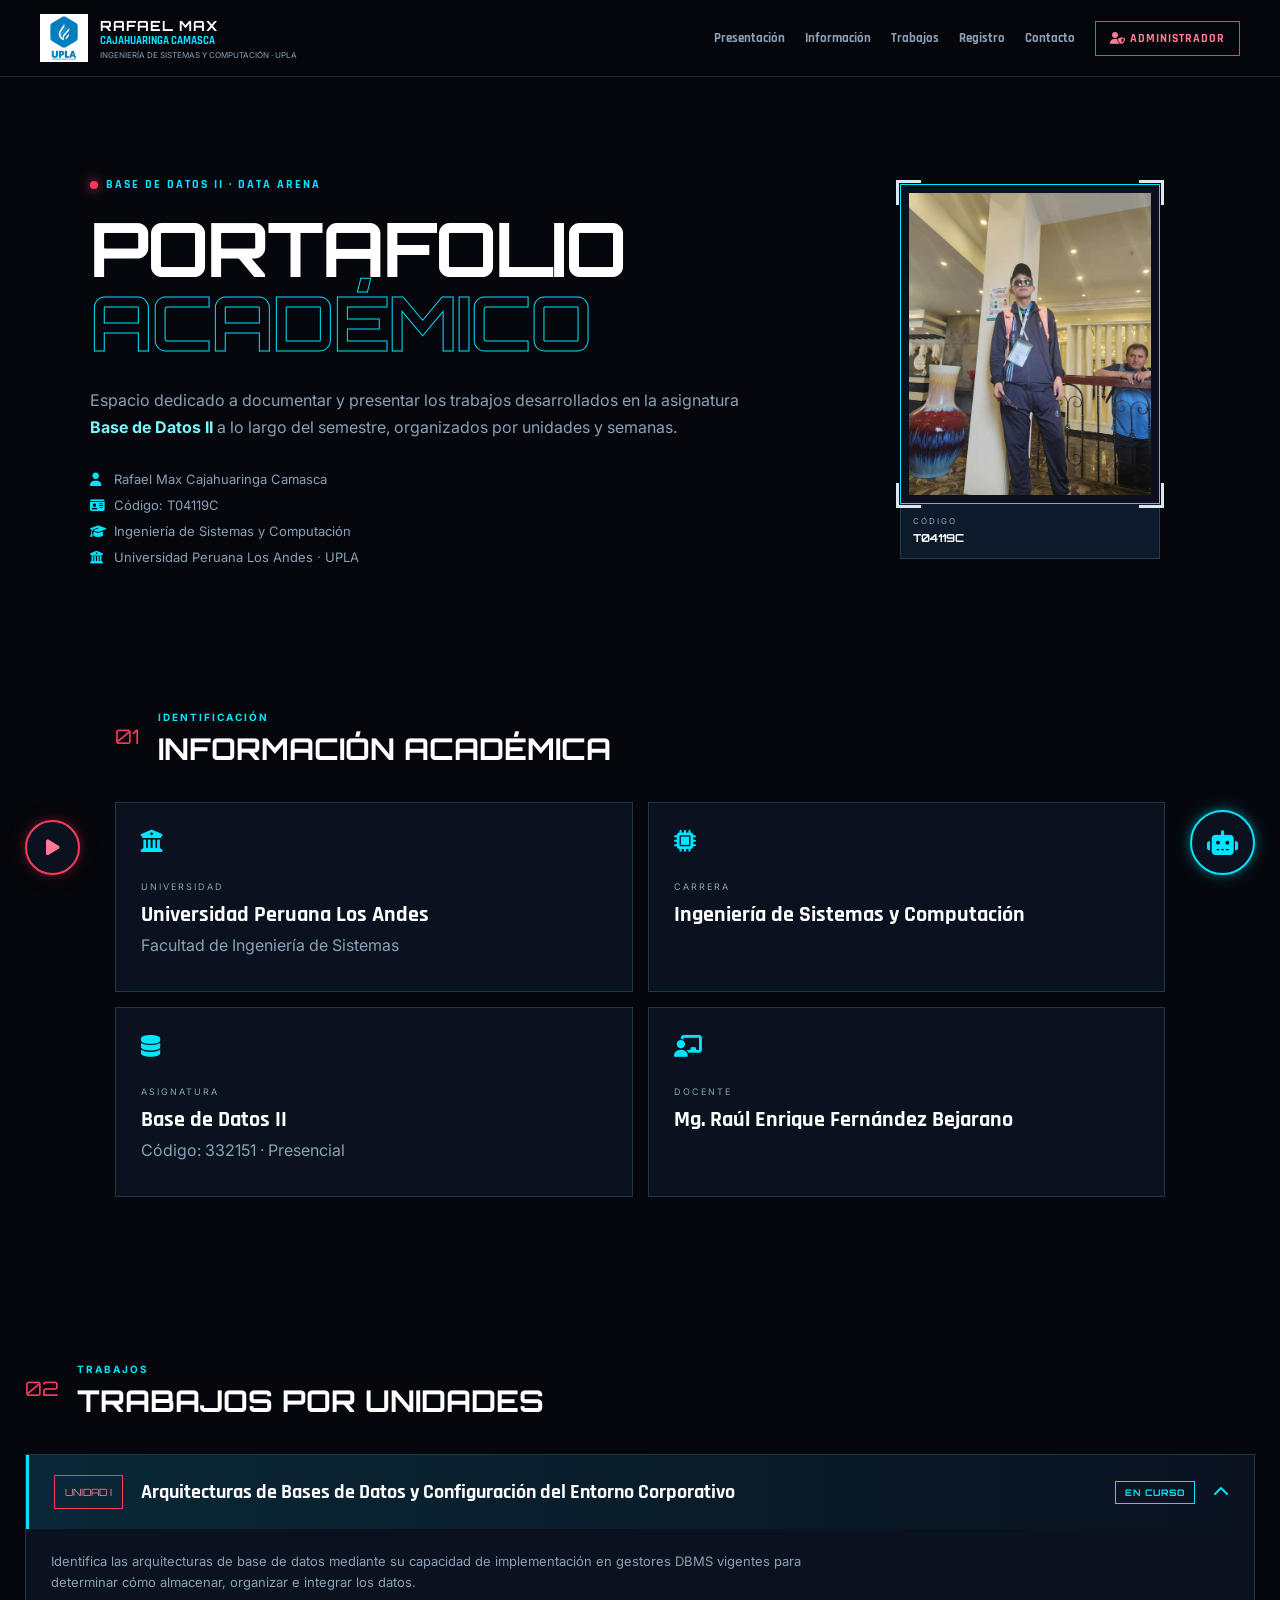
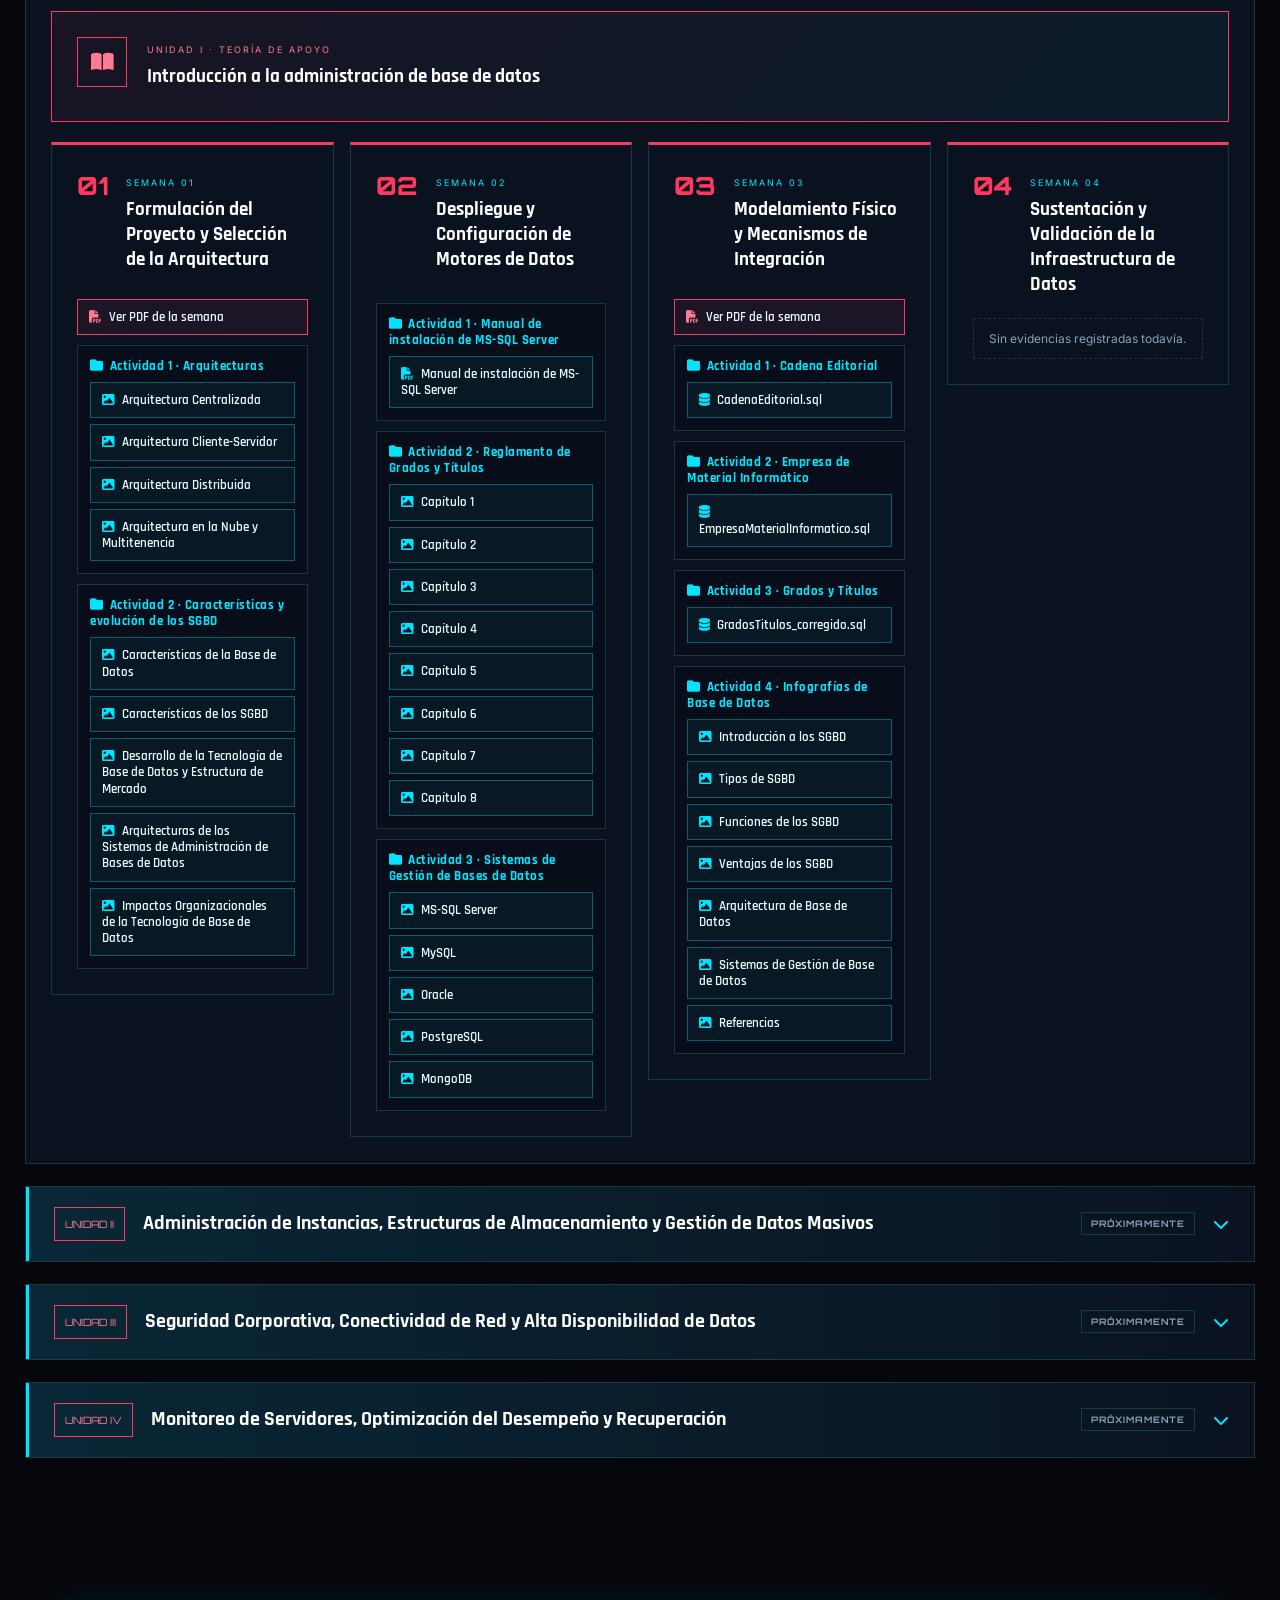
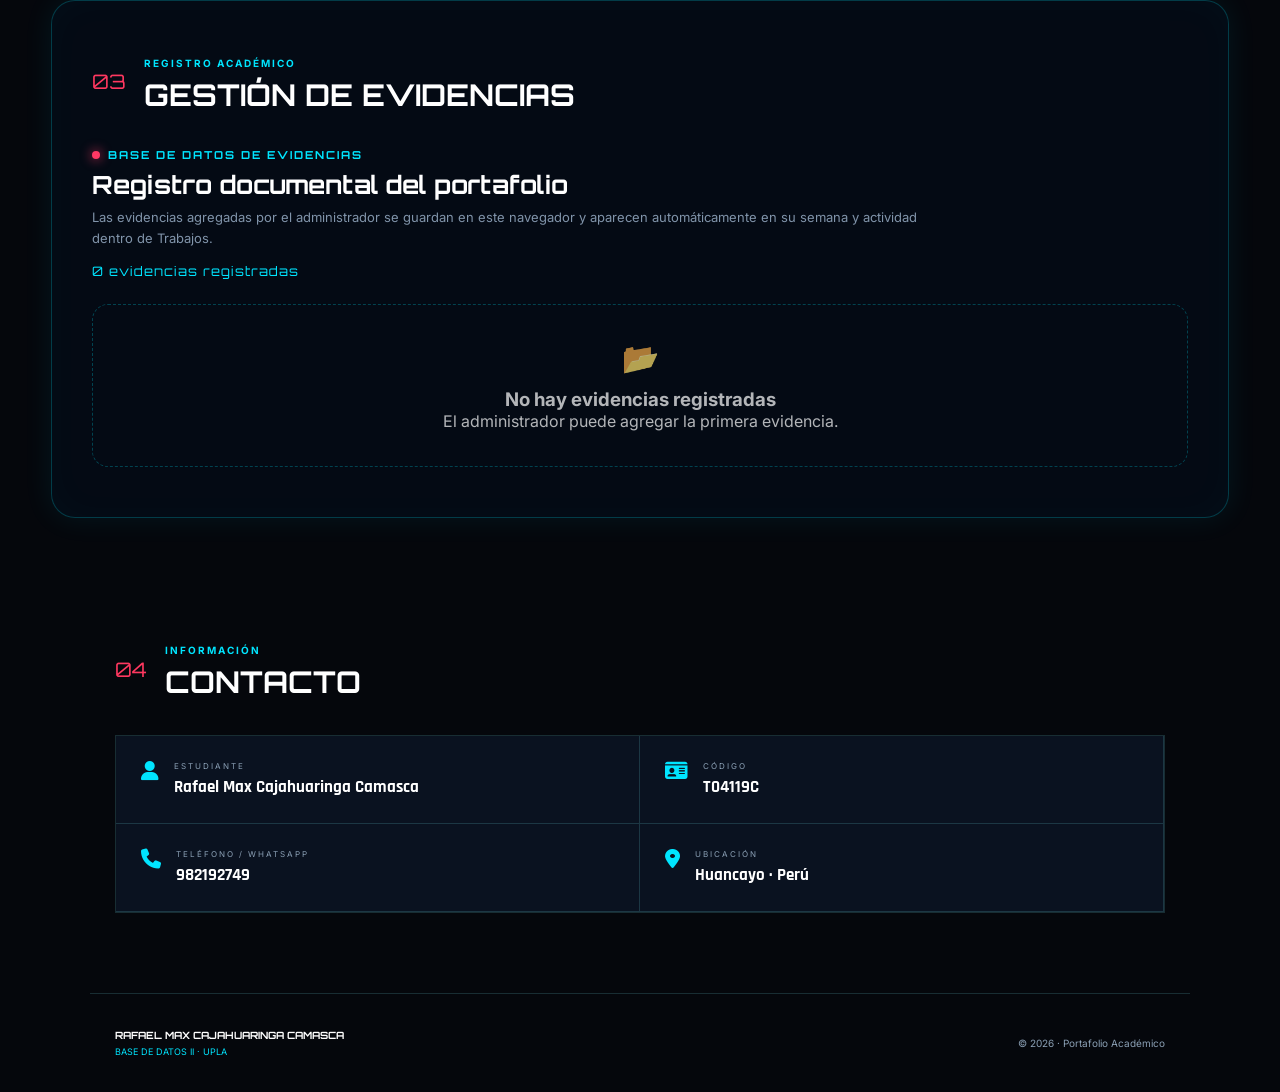
==== commit d0f1602e: "sasa" ====
--- a/index.html
+++ b/index.html
@@ -376,7 +376,16 @@
                 acts: [
                     { t: "Actividad 1 · Cadena Editorial", items: [["CadenaEditorial.sql", "sql", "Semana 3/CadenaEditorial.sql"]] },
                     { t: "Actividad 2 · Empresa de Material Informático", items: [["EmpresaMaterialInformatico.sql", "sql", "Semana 3/EmpresaMaterialInformatico.sql"]] },
-                    { t: "Actividad 3 · Grados y Títulos", items: [["GradosTitulos_corregido.sql", "sql", "Semana 3/GradosTitulos_corregido (1).sql"]] }
+                    { t: "Actividad 3 · Grados y Títulos", items: [["GradosTitulos_corregido.sql", "sql", "Semana 3/GradosTitulos_corregido (1).sql"]] },
+                    { t: "Actividad 4 · Infografías de Base de Datos", items: [
+                        ["Introducción a los SGBD", "img", "Semana 3/infografias/01_Introduccion_SGBD.png"],
+                        ["Tipos de SGBD", "img", "Semana 3/infografias/02_Tipos_SGBD.png"],
+                        ["Funciones de los SGBD", "img", "Semana 3/infografias/03_Funciones_SGBD.png"],
+                        ["Ventajas de los SGBD", "img", "Semana 3/infografias/04_Ventajas_SGBD.png"],
+                        ["Arquitectura de Base de Datos", "img", "Semana 3/infografias/05_Arquitectura_BD.png"],
+                        ["Sistemas de Gestión de Base de Datos", "img", "Semana 3/infografias/06_Sistemas_Gestion_BD.png"],
+                        ["Referencias", "img", "Semana 3/infografias/07_Referencias.png"]
+                    ]}
                 ]
             },
             { n: 4, titulo: "Sustentación y Validación de la Infraestructura de Datos" }
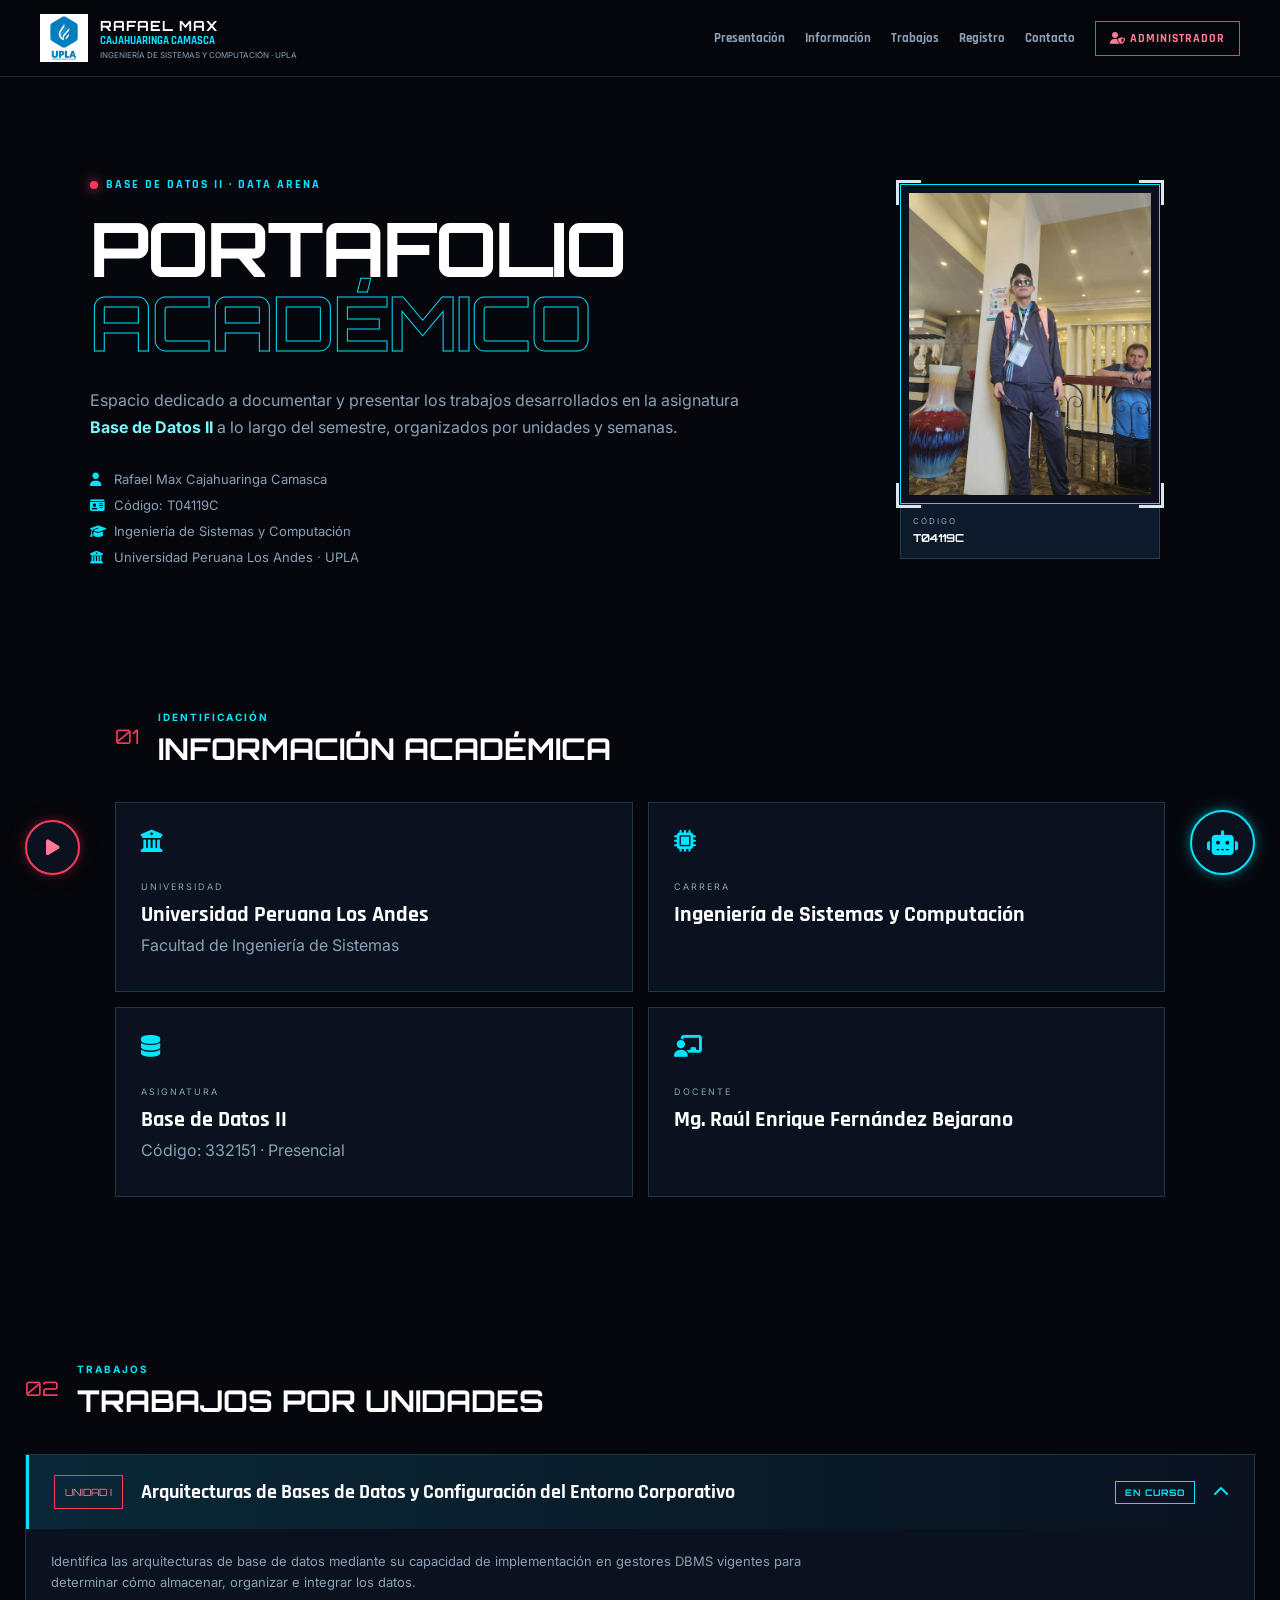
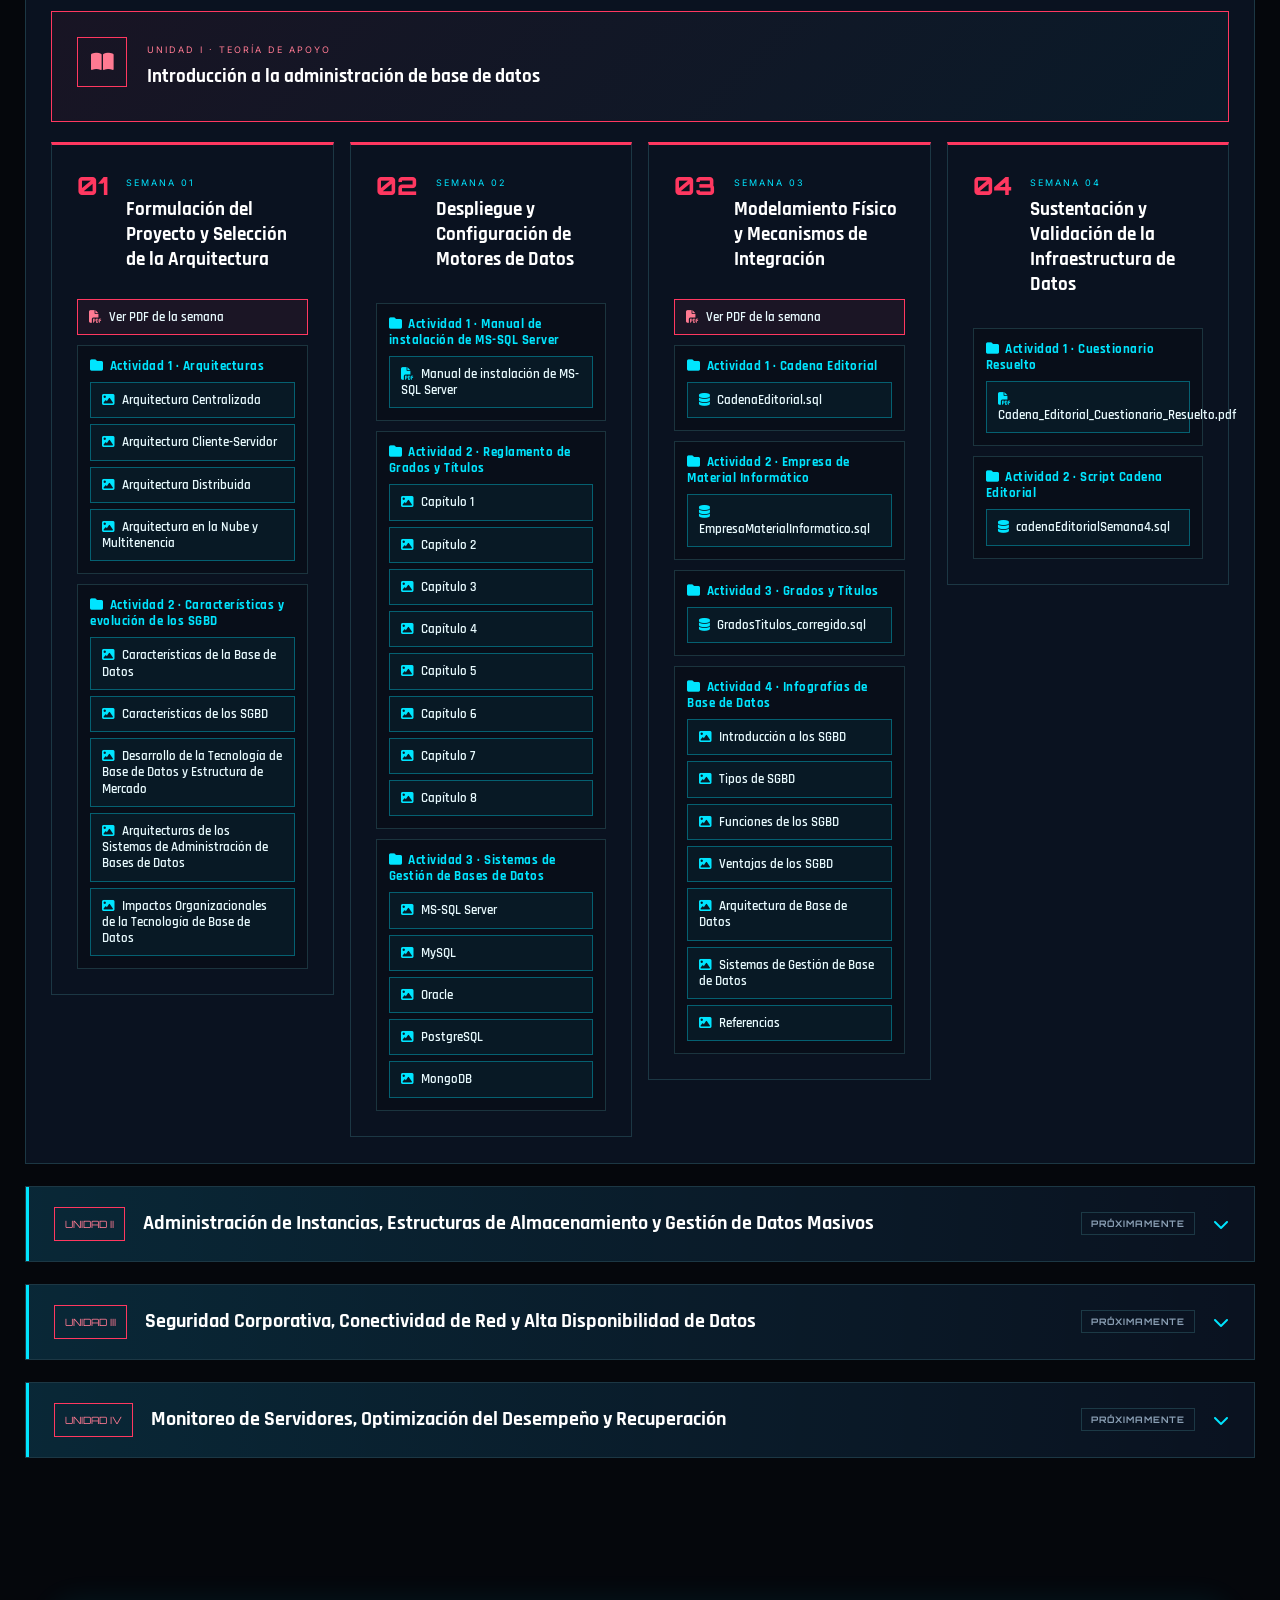
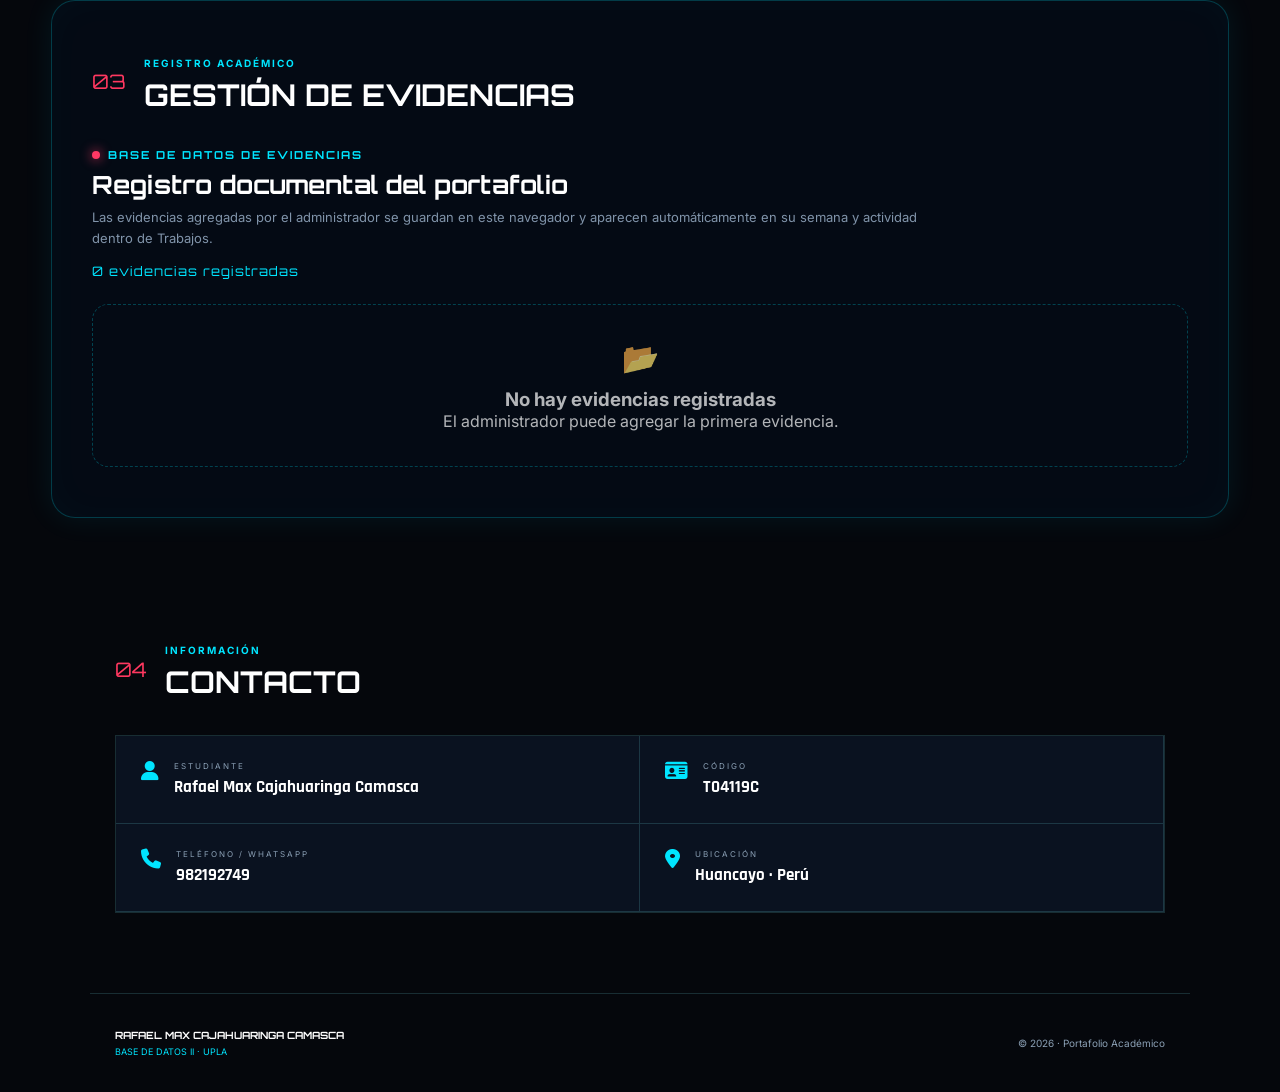
==== commit e42e975c: "fafa" ====
--- a/index.html
+++ b/index.html
@@ -378,17 +378,23 @@
                     { t: "Actividad 2 · Empresa de Material Informático", items: [["EmpresaMaterialInformatico.sql", "sql", "Semana 3/EmpresaMaterialInformatico.sql"]] },
                     { t: "Actividad 3 · Grados y Títulos", items: [["GradosTitulos_corregido.sql", "sql", "Semana 3/GradosTitulos_corregido (1).sql"]] },
                     { t: "Actividad 4 · Infografías de Base de Datos", items: [
-                        ["Introducción a los SGBD", "img", "Semana 3/infografias/01_Introduccion_SGBD.png"],
-                        ["Tipos de SGBD", "img", "Semana 3/infografias/02_Tipos_SGBD.png"],
-                        ["Funciones de los SGBD", "img", "Semana 3/infografias/03_Funciones_SGBD.png"],
-                        ["Ventajas de los SGBD", "img", "Semana 3/infografias/04_Ventajas_SGBD.png"],
-                        ["Arquitectura de Base de Datos", "img", "Semana 3/infografias/05_Arquitectura_BD.png"],
-                        ["Sistemas de Gestión de Base de Datos", "img", "Semana 3/infografias/06_Sistemas_Gestion_BD.png"],
-                        ["Referencias", "img", "Semana 3/infografias/07_Referencias.png"]
+                        ["Introducción a los SGBD", "img", "Semana 3/01_Introduccion_SGBD.png"],
+                        ["Tipos de SGBD", "img", "Semana 3/02_Tipos_SGBD.png"],
+                        ["Funciones de los SGBD", "img", "Semana 3/03_Funciones_SGBD.png"],
+                        ["Ventajas de los SGBD", "img", "Semana 3/04_Ventajas_SGBD.png"],
+                        ["Arquitectura de Base de Datos", "img", "Semana 3/05_Arquitectura_BD.png"],
+                        ["Sistemas de Gestión de Base de Datos", "img", "Semana 3/06_Sistemas_Gestion_BD.png"],
+                        ["Referencias", "img", "Semana 3/07_Referencias.png"]
                     ]}
                 ]
             },
-            { n: 4, titulo: "Sustentación y Validación de la Infraestructura de Datos" }
+            {
+                n: 4, titulo: "Sustentación y Validación de la Infraestructura de Datos",
+                acts: [
+                    { t: "Actividad 1 · Cuestionario Resuelto", items: [["Cadena_Editorial_Cuestionario_Resuelto.pdf", "pdf", "Semana 4/Cadena_Editorial_Cuestionario_Resuelto.pdf"]] },
+                    { t: "Actividad 2 · Script Cadena Editorial", items: [["cadenaEditorialSemana4.sql", "sql", "Semana 4/cadenaEditorialSemana4.sql"]] }
+                ]
+            }
         ]
     },
     {
@@ -413,6 +419,7 @@
 function itemHTML(it, lb) {
     const [t, k, x, ti] = it;
     if (k === "sql") return `<a class="act-item" href="${encodeURI(x)}" download><i class="fa-solid fa-database"></i>${t}</a>`;
+    if (k === "doc") return `<a class="act-item" href="${encodeURI(x)}" download><i class="fa-solid fa-file-word"></i>${t}</a>`;
     if (k === "link") return `<a class="act-item" href="${x}"><i class="fa-solid fa-arrow-up-right-from-square"></i>${t}</a>`;
     const ic = k === "pdf" ? "fa-file-pdf" : "fa-image";
     return `<button type="button" class="act-item" data-kind="${k}" data-target="${x}" data-title="${ti || t}" data-week="${lb}"><i class="fa-solid ${ic}"></i>${t}</button>`;
@@ -538,7 +545,7 @@
     [/semana (1|uno)/, "<strong>SEMANA 1</strong><br>Formulación del Proyecto y Selección de la Arquitectura. Contiene <strong>9 infografías</strong>: 4 de la Actividad 1 (arquitecturas) y 5 de la Actividad 2 (características y evolución de los SGBD)."],
     [/semana (2|dos)/, "<strong>SEMANA 2</strong><br>Despliegue y Configuración de Motores de Datos.<br><br>Actividad 1: Manual SQL Server (PDF).<br>Actividad 2: 8 capítulos del Reglamento de Grados y Títulos.<br>Actividad 3: MongoDB, MS-SQL Server, MySQL, Oracle y PostgreSQL."],
     [/semana (3|tres)/, "<strong>SEMANA 3</strong><br>Modelamiento Físico y Mecanismos de Integración. Contiene 3 actividades con scripts SQL: Cadena Editorial, Empresa de Material Informático y Grados y Títulos."],
-    [/semana (4|cuatro)/, "<strong>SEMANA 4</strong><br>Sustentación y Validación de la Infraestructura de Datos."],
+    [/semana (4|cuatro)/, "<strong>SEMANA 4</strong><br>Sustentación y Validación de la Infraestructura de Datos. Contiene el cuestionario resuelto de Cadena Editorial y su script SQL."],
     [/reglamento|capitulo/, "En la Semana 2, Actividad 2, hay <strong>8 infografías</strong>, una por cada capítulo del Reglamento de Grados y Títulos."],
     [/mongodb|sql|mysql|oracle|postgres/, "La Actividad 3 de la Semana 2 reúne 5 sistemas gestores: MongoDB, MS-SQL Server, MySQL, Oracle y PostgreSQL."],
     [/administrador|admin|invitado/, "El portafolio se abre como invitado (solo lectura). El botón <strong>ADMINISTRADOR</strong> del menú permite iniciar sesión para agregar, editar o eliminar evidencias."],
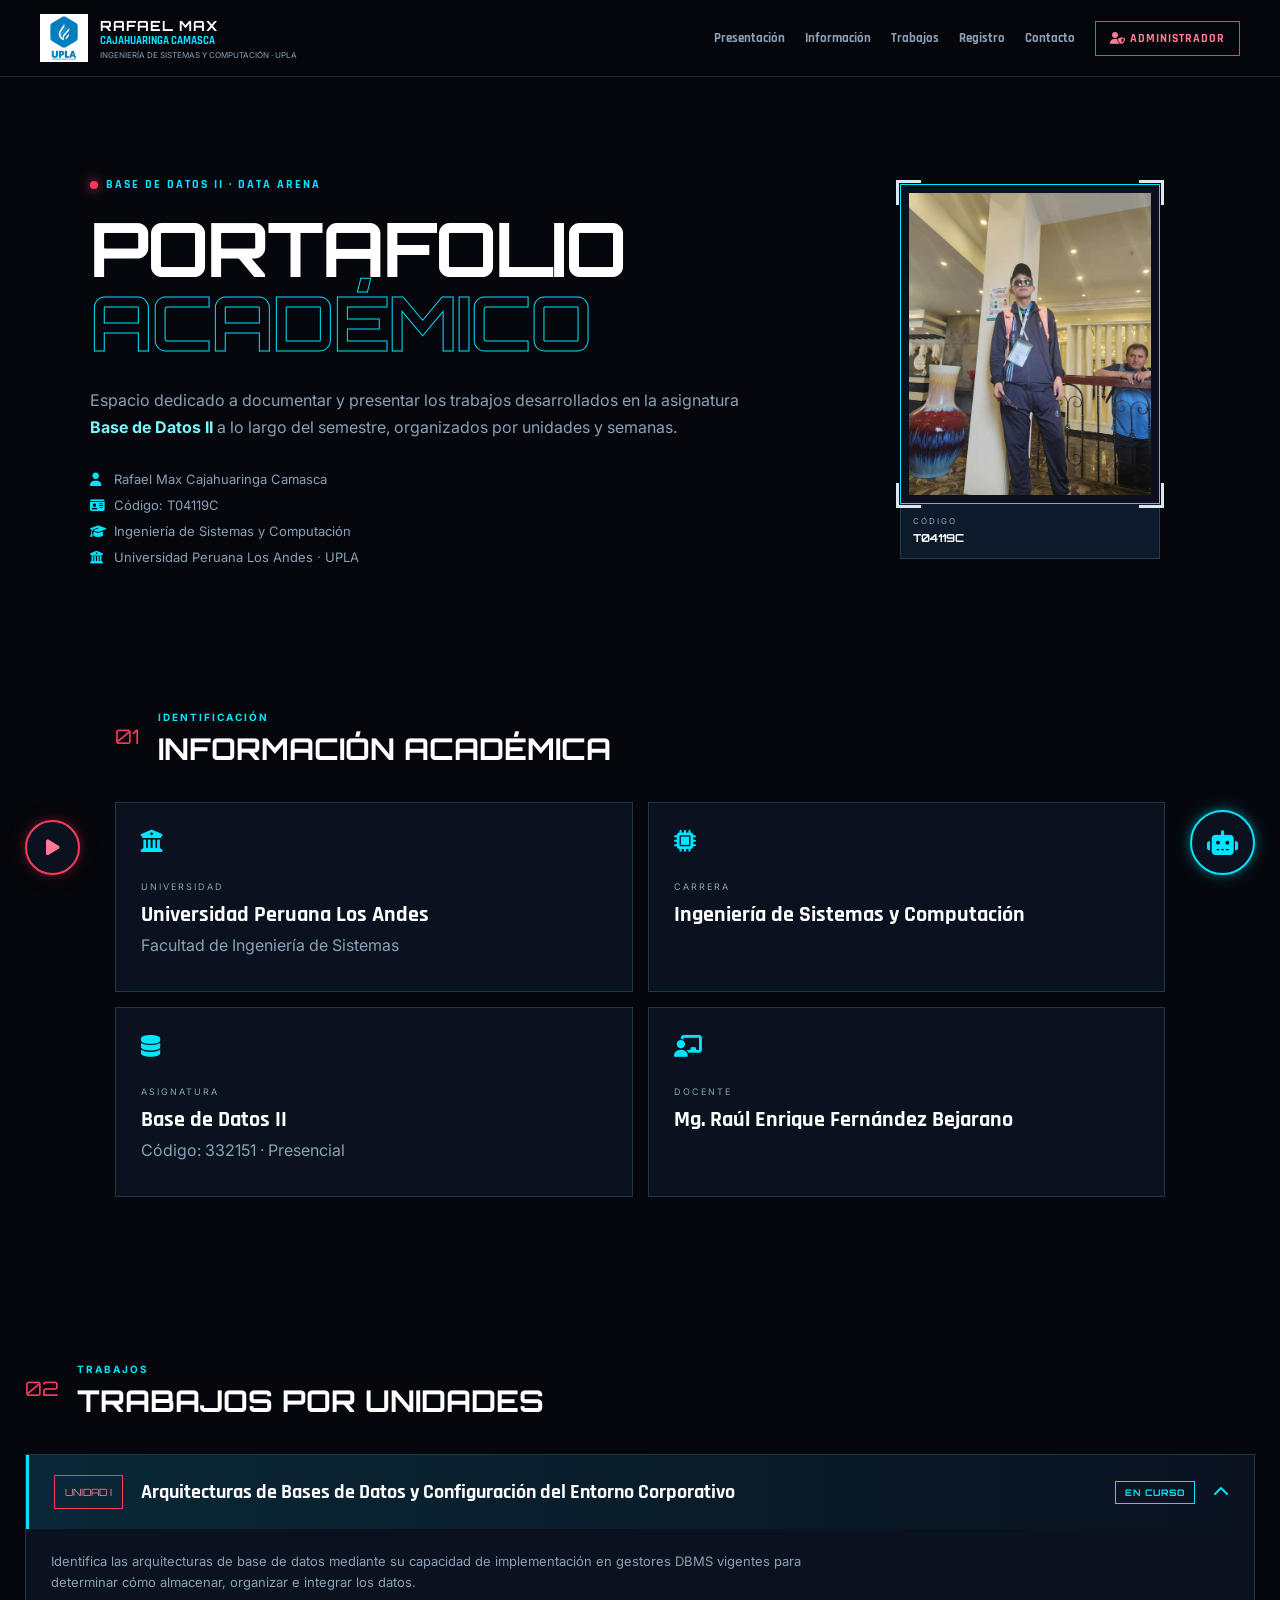
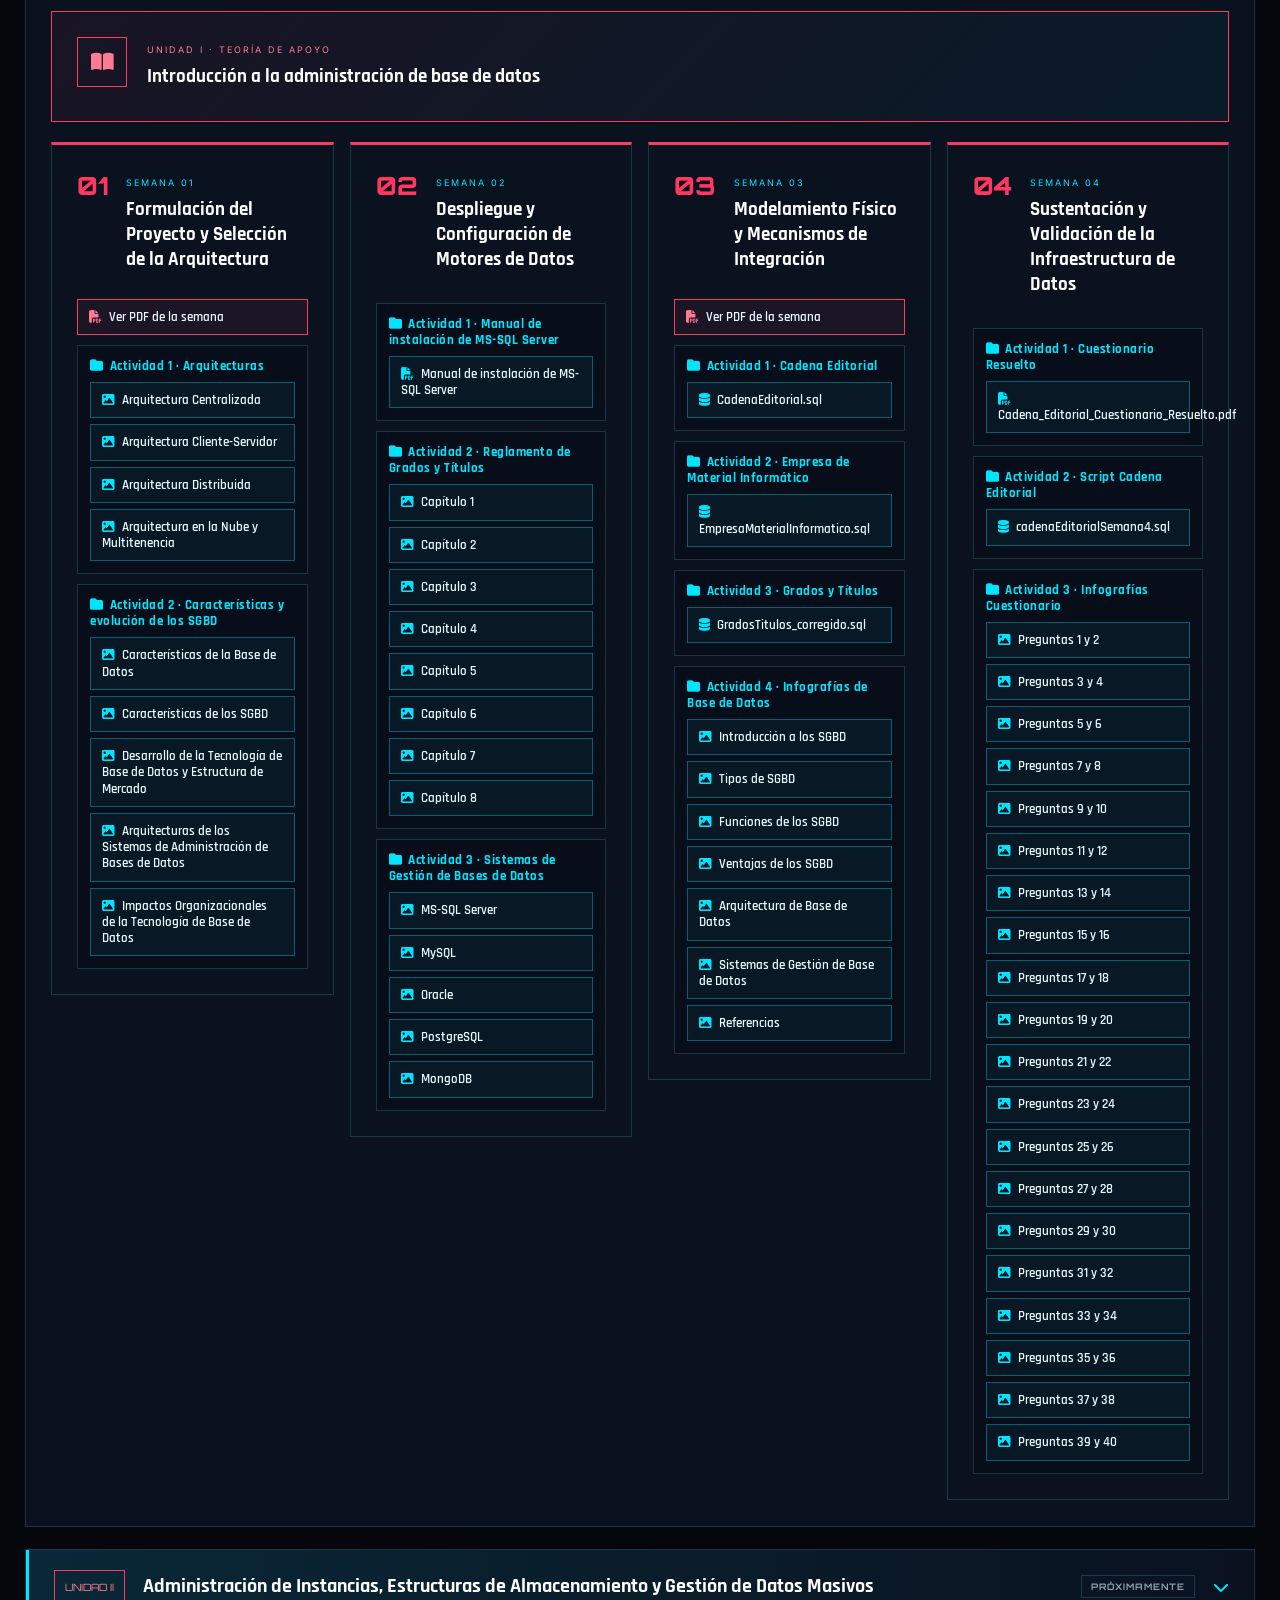
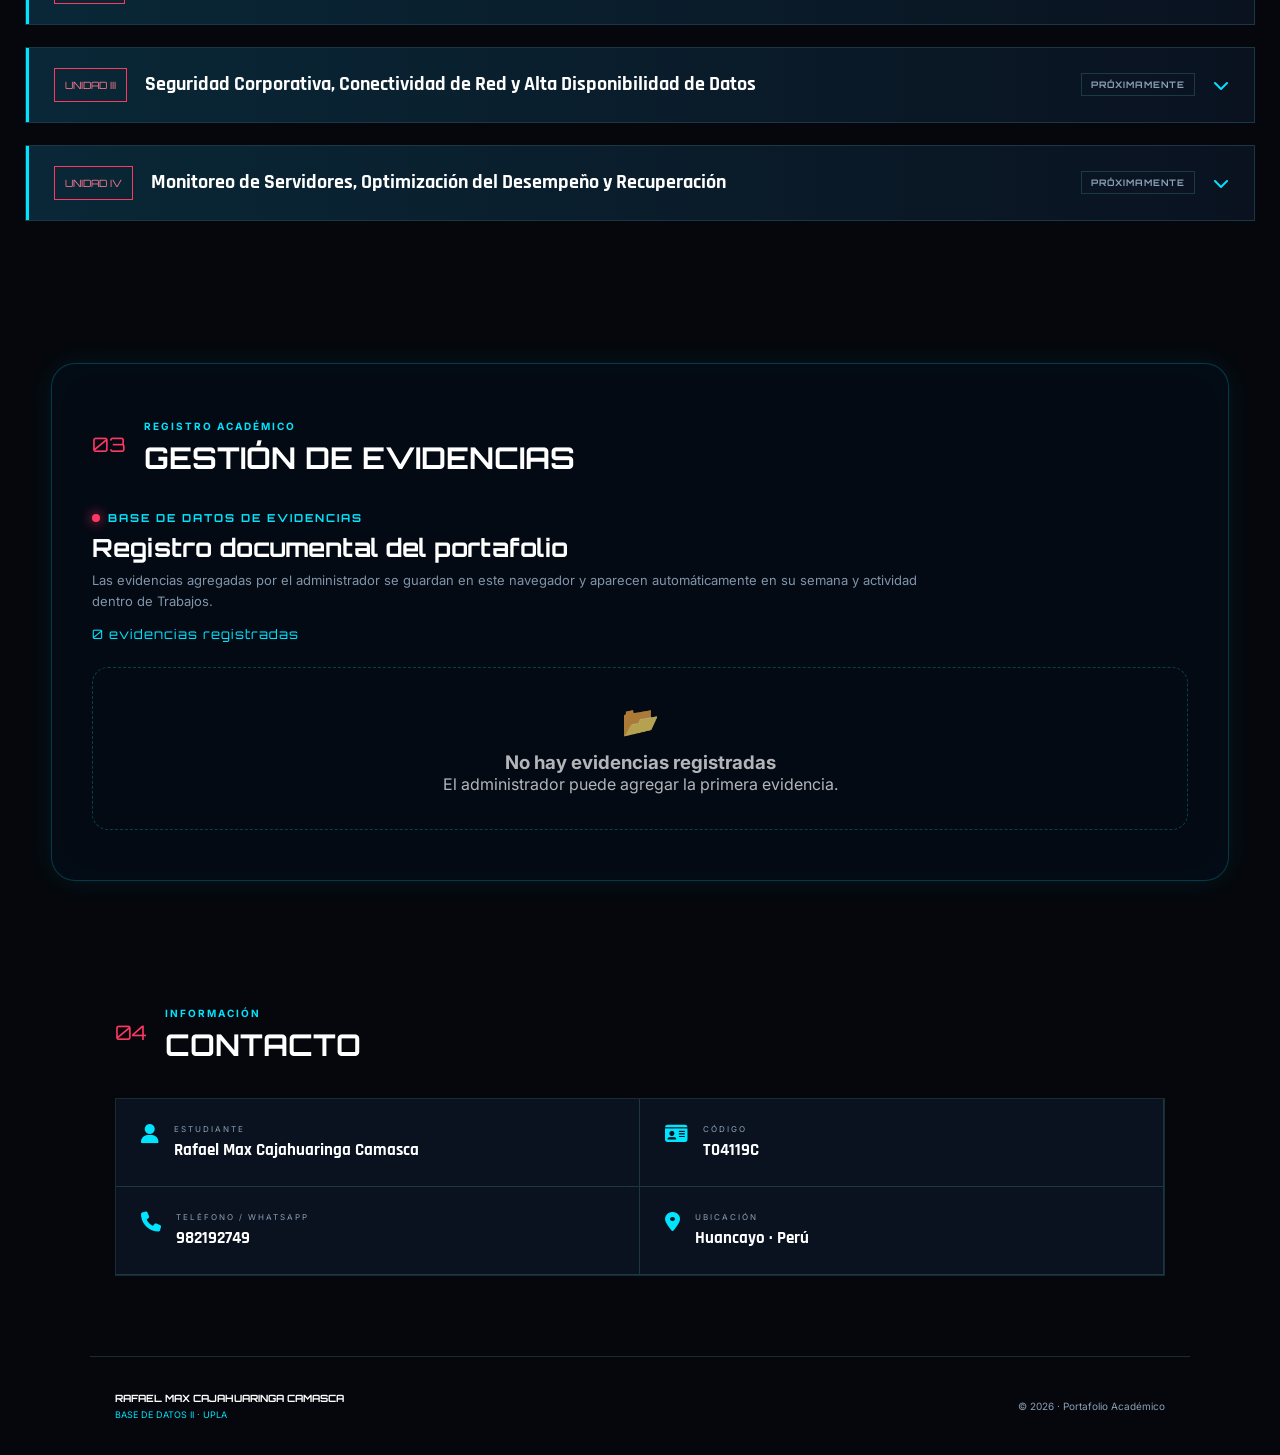
==== commit 62657d99: "fino" ====
--- a/index.html
+++ b/index.html
@@ -392,7 +392,29 @@
                 n: 4, titulo: "Sustentación y Validación de la Infraestructura de Datos",
                 acts: [
                     { t: "Actividad 1 · Cuestionario Resuelto", items: [["Cadena_Editorial_Cuestionario_Resuelto.pdf", "pdf", "Semana 4/Cadena_Editorial_Cuestionario_Resuelto.pdf"]] },
-                    { t: "Actividad 2 · Script Cadena Editorial", items: [["cadenaEditorialSemana4.sql", "sql", "Semana 4/cadenaEditorialSemana4.sql"]] }
+                    { t: "Actividad 2 · Script Cadena Editorial", items: [["cadenaEditorialSemana4.sql", "sql", "Semana 4/cadenaEditorialSemana4.sql"]] },
+                    { t: "Actividad 3 · Infografías Cuestionario", items: [
+                        ["Preguntas 1 y 2", "img", "Semana 4/Infografia_01_Preguntas_1_y_2.png"],
+                        ["Preguntas 3 y 4", "img", "Semana 4/Infografia_02_Preguntas_3_y_4.png"],
+                        ["Preguntas 5 y 6", "img", "Semana 4/Infografia_03_Preguntas_5_y_6.png"],
+                        ["Preguntas 7 y 8", "img", "Semana 4/Infografia_04_Preguntas_7_y_8.png"],
+                        ["Preguntas 9 y 10", "img", "Semana 4/Infografia_05_Preguntas_9_y_10.png"],
+                        ["Preguntas 11 y 12", "img", "Semana 4/Infografia_06_Preguntas_11_y_12.png"],
+                        ["Preguntas 13 y 14", "img", "Semana 4/Infografia_07_Preguntas_13_y_14.png"],
+                        ["Preguntas 15 y 16", "img", "Semana 4/Infografia_08_Preguntas_15_y_16.png"],
+                        ["Preguntas 17 y 18", "img", "Semana 4/Infografia_09_Preguntas_17_y_18.png"],
+                        ["Preguntas 19 y 20", "img", "Semana 4/Infografia_10_Preguntas_19_y_20.png"],
+                        ["Preguntas 21 y 22", "img", "Semana 4/Infografia_11_Preguntas_21_y_22.png"],
+                        ["Preguntas 23 y 24", "img", "Semana 4/Infografia_12_Preguntas_23_y_24.png"],
+                        ["Preguntas 25 y 26", "img", "Semana 4/Infografia_13_Preguntas_25_y_26.png"],
+                        ["Preguntas 27 y 28", "img", "Semana 4/Infografia_14_Preguntas_27_y_28.png"],
+                        ["Preguntas 29 y 30", "img", "Semana 4/Infografia_15_Preguntas_29_y_30.png"],
+                        ["Preguntas 31 y 32", "img", "Semana 4/Infografia_16_Preguntas_31_y_32.png"],
+                        ["Preguntas 33 y 34", "img", "Semana 4/Infografia_17_Preguntas_33_y_34.png"],
+                        ["Preguntas 35 y 36", "img", "Semana 4/Infografia_18_Preguntas_35_y_36.png"],
+                        ["Preguntas 37 y 38", "img", "Semana 4/Infografia_19_Preguntas_37_y_38.png"],
+                        ["Preguntas 39 y 40", "img", "Semana 4/Infografia_20_Preguntas_39_y_40.png"]
+                    ]}
                 ]
             }
         ]
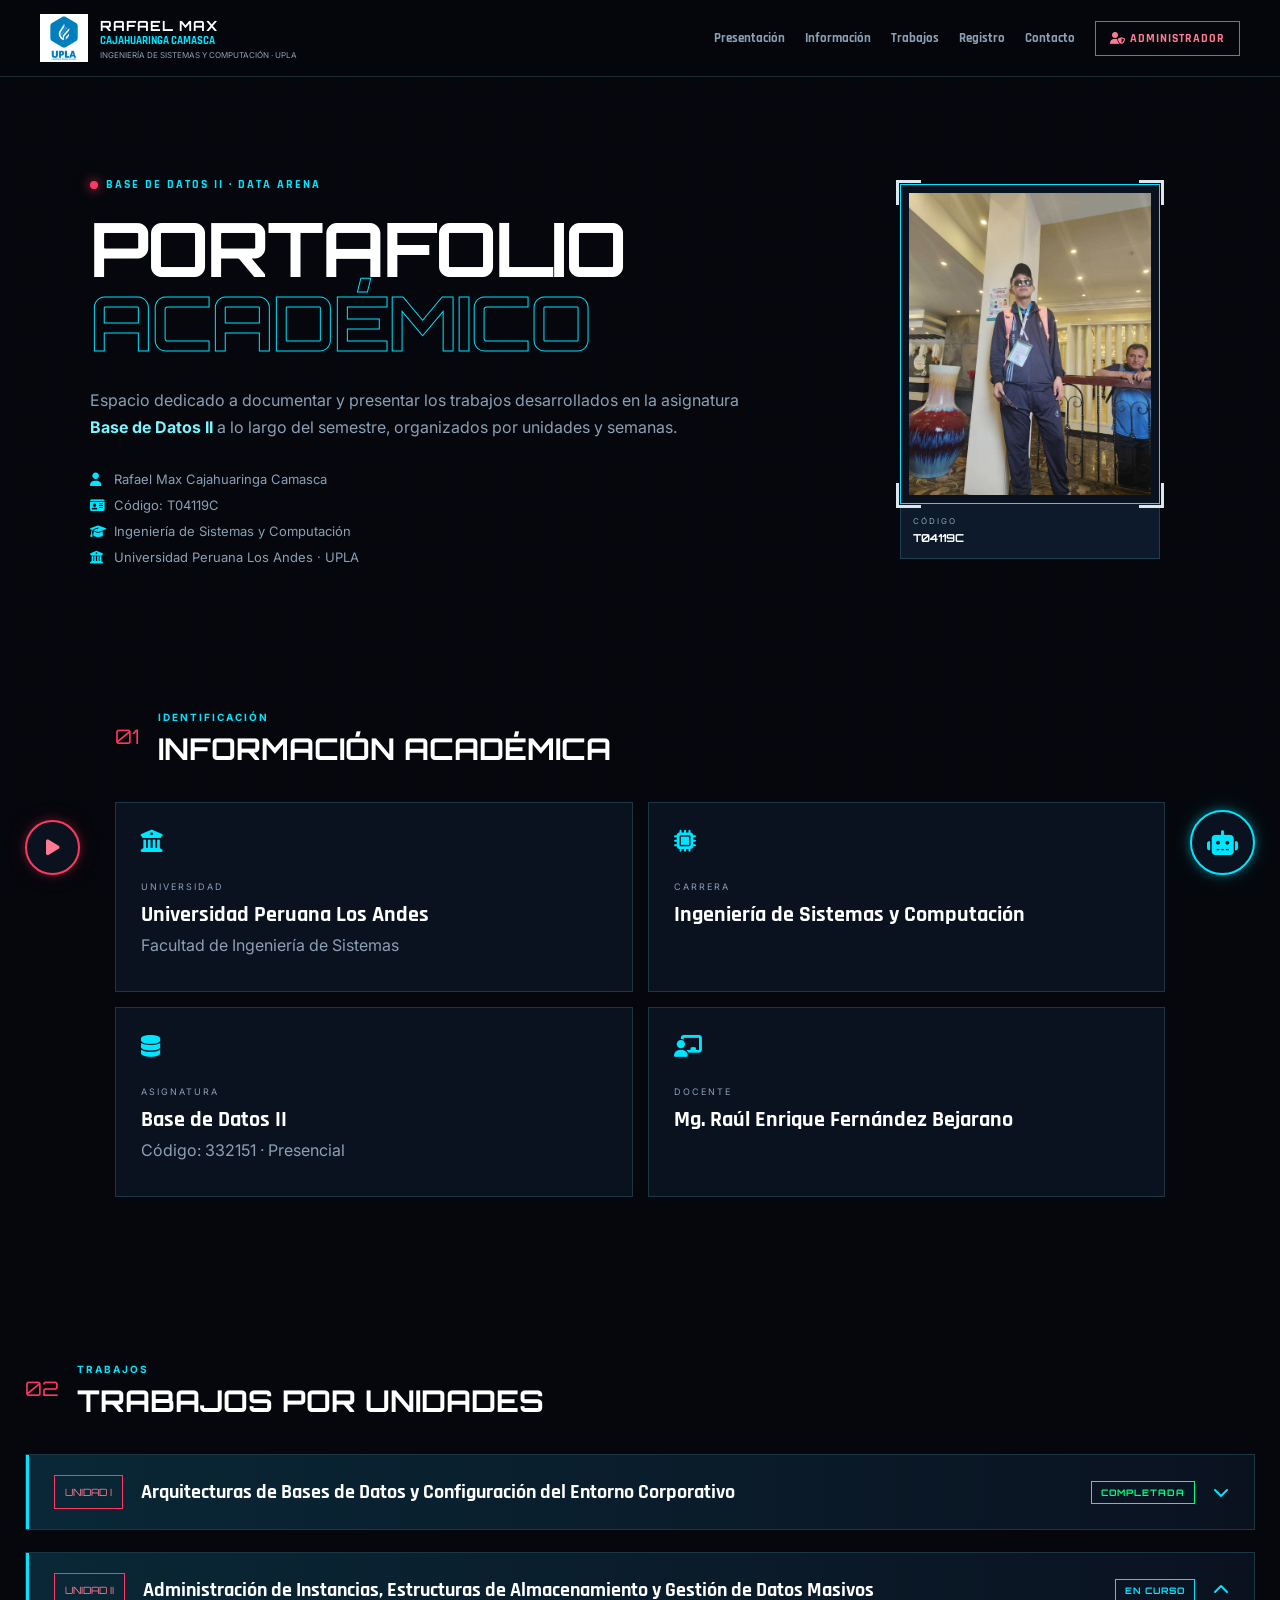
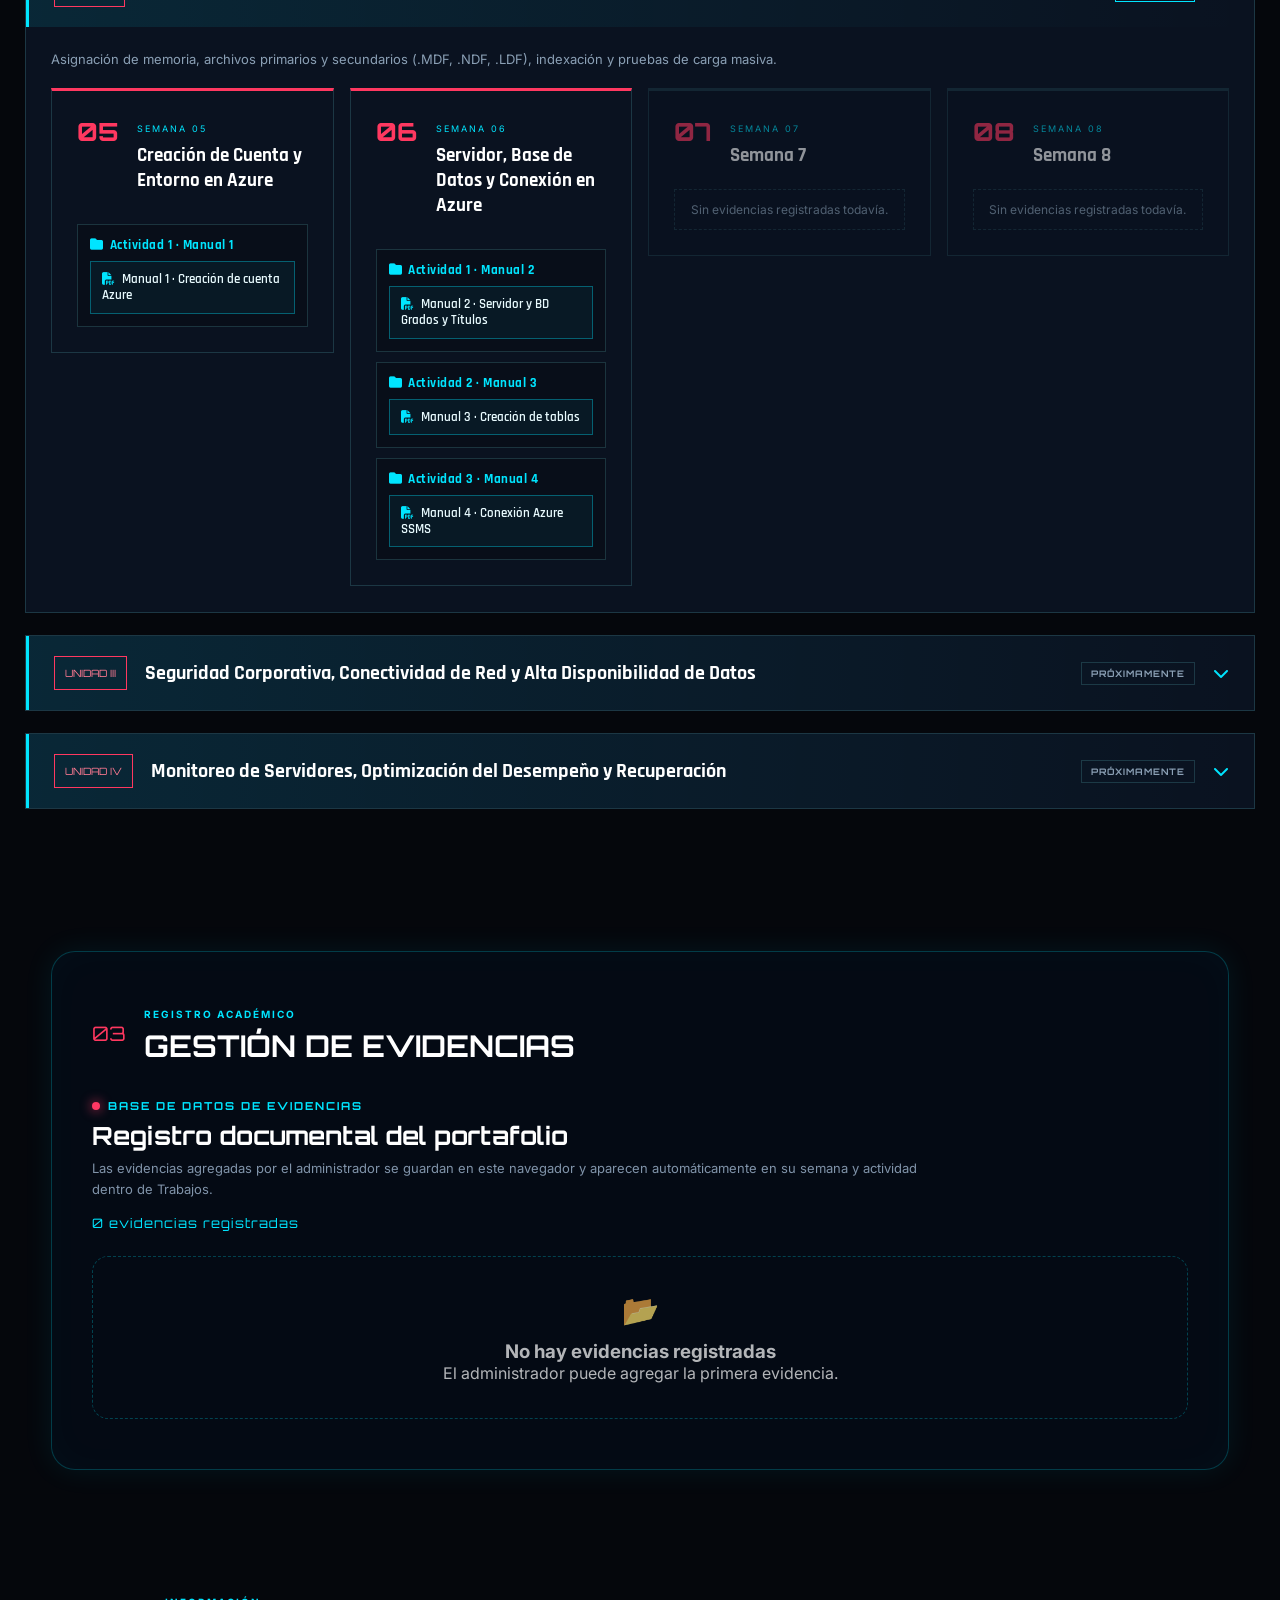
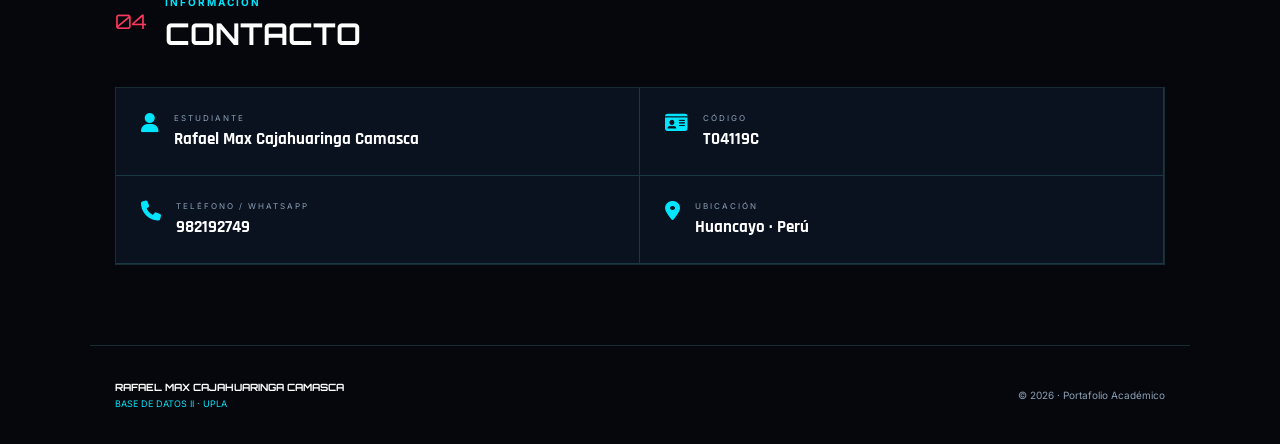
==== commit 92c9cf7f: "sdfg" ====
--- a/index.html
+++ b/index.html
@@ -169,6 +169,10 @@
                             <option value="SEMANA 02">Semana 02</option>
                             <option value="SEMANA 03">Semana 03</option>
                             <option value="SEMANA 04">Semana 04</option>
+                            <option value="SEMANA 05">Semana 05</option>
+                            <option value="SEMANA 06">Semana 06</option>
+                            <option value="SEMANA 07">Semana 07</option>
+                            <option value="SEMANA 08">Semana 08</option>
                         </select>
                     </div>
                     <div class="crud-form-group">
@@ -330,7 +334,7 @@
 
 const UNIDADES = [
     {
-        n: "I", activa: true, estado: "EN CURSO",
+        n: "I", activa: false, estado: "COMPLETADA",
         titulo: "Arquitecturas de Bases de Datos y Configuración del Entorno Corporativo",
         desc: "Identifica las arquitecturas de base de datos mediante su capacidad de implementación en gestores DBMS vigentes para determinar cómo almacenar, organizar e integrar los datos.",
         material: { t: "Introducción a la administración de base de datos", pdf: "Material/Capitulo1_Introduccion_BD.pdf" },
@@ -420,9 +424,35 @@
         ]
     },
     {
-        n: "II", estado: "PRÓXIMAMENTE",
+        n: "II", activa: true, estado: "EN CURSO",
         titulo: "Administración de Instancias, Estructuras de Almacenamiento y Gestión de Datos Masivos",
-        desc: "Asignación de memoria, archivos primarios y secundarios (.MDF, .NDF, .LDF), indexación y pruebas de carga masiva."
+        desc: "Asignación de memoria, archivos primarios y secundarios (.MDF, .NDF, .LDF), indexación y pruebas de carga masiva.",
+        semanas: [
+            {
+                n: 5, titulo: "Creación de Cuenta y Entorno en Azure",
+                acts: [
+                    { t: "Actividad 1 · Manual 1", items: [
+                        ["Manual 1 · Creación de cuenta Azure", "pdf", "Semana 5/Manual_1_Creacion_cuenta_Azure_t04119c (1).pdf"]
+                    ]}
+                ]
+            },
+            {
+                n: 6, titulo: "Servidor, Base de Datos y Conexión en Azure",
+                acts: [
+                    { t: "Actividad 1 · Manual 2", items: [
+                        ["Manual 2 · Servidor y BD Grados y Títulos", "pdf", "Semana 6/Manual_2_Servidor_y_BD_Grados_y_Titulos_t04119c (1).pdf"]
+                    ]},
+                    { t: "Actividad 2 · Manual 3", items: [
+                        ["Manual 3 · Creación de tablas", "pdf", "Semana 6/Manual_3_Creacion_de_tablas_t04119c (1).pdf"]
+                    ]},
+                    { t: "Actividad 3 · Manual 4", items: [
+                        ["Manual 4 · Conexión Azure SSMS", "pdf", "Semana 6/Manual_4_Conexion_Azure_SSMS_t04119c (1).pdf"]
+                    ]}
+                ]
+            },
+            { n: 7, titulo: "Semana 7" },
+            { n: 8, titulo: "Semana 8" }
+        ]
     },
     {
         n: "III", estado: "PRÓXIMAMENTE",
@@ -449,19 +479,22 @@
 
 function semanaHTML(s, activa) {
     const lb = "SEMANA " + pad(s.n);
+    const tieneContenido = !!(s.pdf || (s.acts && s.acts.length));
     const pdf = s.pdf
         ? `<button type="button" class="act-item pdf-main" data-kind="pdf" data-target="${s.pdf}" data-title="${s.titulo}" data-week="${lb}"><i class="fa-solid fa-file-pdf"></i>Ver PDF de la semana</button>`
         : "";
     const acts = (s.acts || []).map((a, ai) =>
         `<div class="act-box" data-act="${ai + 1}"><h5><i class="fa-solid fa-folder"></i>${a.t}</h5>${a.items.map(i => itemHTML(i, lb)).join("")}</div>`
     ).join("");
-    const cuerpo = pdf + acts || `<div class="wk-empty">Sin evidencias registradas todavía.</div>`;
-    return `<article class="week-card${activa ? "" : " week-locked"}" data-week-label="${lb}">
+    const cuerpo = tieneContenido
+        ? (pdf + acts)
+        : `<div class="wk-empty">${activa ? "Sin evidencias registradas todavía." : "Contenido por desarrollar."}</div>`;
+    return `<article class="week-card${tieneContenido ? "" : " week-locked"}" data-week-label="${lb}">
         <div class="week-card-main">
             <div class="week-number">${pad(s.n)}</div>
             <div class="week-content"><span>${lb}</span><h3>${s.titulo}</h3></div>
         </div>
-        <div class="wk-body">${activa ? cuerpo : `<div class="wk-empty">Contenido por desarrollar.</div>`}</div>
+        <div class="wk-body">${cuerpo}</div>
     </article>`;
 }
 
@@ -477,7 +510,7 @@
         <summary>
             <span class="unit-badge">UNIDAD ${u.n}</span>
             <h3>${u.titulo}</h3>
-            <span class="unit-state${u.activa ? " on" : ""}">${u.estado}</span>
+            <span class="unit-state${u.activa ? " on" : u.estado === "COMPLETADA" ? " done" : ""}">${u.estado}</span>
             <i class="fa-solid fa-chevron-down chev"></i>
         </summary>
         <div class="unit-body">
@@ -562,20 +595,21 @@
     [/curso|asignatura/, "El portafolio corresponde a <strong>Base de Datos II</strong>. Código: <strong>332151</strong>. Modalidad: <strong>Presencial</strong>."],
     [/unidad (iv|4)/, "<strong>UNIDAD IV</strong><br>Monitoreo de Servidores, Optimización del Desempeño y Recuperación."],
     [/unidad (iii|3)/, "<strong>UNIDAD III</strong><br>Seguridad Corporativa, Conectividad de Red y Alta Disponibilidad de Datos."],
-    [/unidad (ii|2)/, "<strong>UNIDAD II</strong><br>Administración de Instancias, Estructuras de Almacenamiento y Gestión de Datos Masivos."],
-    [/unidad (i|1)/, "<strong>UNIDAD I</strong> (en curso)<br>Arquitecturas de Bases de Datos y Configuración del Entorno Corporativo. Tiene 4 semanas: selección de arquitectura, despliegue del DBMS, modelamiento físico y sustentación."],
+    [/unidad (ii|2)/, "<strong>UNIDAD II</strong> (en curso)<br>Administración de Instancias, Estructuras de Almacenamiento y Gestión de Datos Masivos."],
+    [/unidad (i|1)/, "<strong>UNIDAD I</strong> (completada)<br>Arquitecturas de Bases de Datos y Configuración del Entorno Corporativo. Tiene 4 semanas: selección de arquitectura, despliegue del DBMS, modelamiento físico y sustentación."],
     [/semana (1|uno)/, "<strong>SEMANA 1</strong><br>Formulación del Proyecto y Selección de la Arquitectura. Contiene <strong>9 infografías</strong>: 4 de la Actividad 1 (arquitecturas) y 5 de la Actividad 2 (características y evolución de los SGBD)."],
     [/semana (2|dos)/, "<strong>SEMANA 2</strong><br>Despliegue y Configuración de Motores de Datos.<br><br>Actividad 1: Manual SQL Server (PDF).<br>Actividad 2: 8 capítulos del Reglamento de Grados y Títulos.<br>Actividad 3: MongoDB, MS-SQL Server, MySQL, Oracle y PostgreSQL."],
     [/semana (3|tres)/, "<strong>SEMANA 3</strong><br>Modelamiento Físico y Mecanismos de Integración. Contiene 3 actividades con scripts SQL: Cadena Editorial, Empresa de Material Informático y Grados y Títulos."],
     [/semana (4|cuatro)/, "<strong>SEMANA 4</strong><br>Sustentación y Validación de la Infraestructura de Datos. Contiene el cuestionario resuelto de Cadena Editorial y su script SQL."],
+    [/semana (5|cinco)/, "<strong>SEMANA 5</strong><br>Primera semana de la Unidad II. Aún no tiene evidencias registradas."],
     [/reglamento|capitulo/, "En la Semana 2, Actividad 2, hay <strong>8 infografías</strong>, una por cada capítulo del Reglamento de Grados y Títulos."],
     [/mongodb|sql|mysql|oracle|postgres/, "La Actividad 3 de la Semana 2 reúne 5 sistemas gestores: MongoDB, MS-SQL Server, MySQL, Oracle y PostgreSQL."],
     [/administrador|admin|invitado/, "El portafolio se abre como invitado (solo lectura). El botón <strong>ADMINISTRADOR</strong> del menú permite iniciar sesión para agregar, editar o eliminar evidencias."],
-    [/evidencia|trabajos/, "Abre la Unidad I y entra a cada semana: cada actividad tiene un botón por evidencia. Semana 1: 9 infografías. Semana 2: 1 PDF, 8 capítulos y 5 gestores."],
+    [/evidencia|trabajos/, "Abre cualquier unidad y entra a cada semana: cada actividad tiene un botón por evidencia."],
     [/contacto|telefono|whatsapp/, "Puedes contactar a Rafael por teléfono / WhatsApp: <strong>982192749</strong>."]
 ];
 
-const NO_INFO = "No tengo esa información registrada todavía. Prueba con: Rafael, curso, docente, Unidad I, Semana 1, Semana 2, evidencias o contacto.";
+const NO_INFO = "No tengo esa información registrada todavía. Prueba con: Rafael, curso, docente, Unidad I, Unidad II, evidencias o contacto.";
 
 function getBotResponse(question) {
     const q = question.toLowerCase().normalize("NFD").replace(/[\u0300-\u036f]/g, "");
@@ -599,9 +633,7 @@
 [
     ["¿Quién es Rafael?", "¿Quién es Rafael?"], ["Carrera", "¿Qué carrera estudia?"],
     ["Curso", "¿Qué curso corresponde al portafolio?"], ["Docente", "¿Quién es el docente?"],
-    ["Unidad I", "¿Qué contiene la Unidad I?"], ["Semana 1", "¿Qué se trabajó en la Semana 1?"],
-    ["Semana 2", "¿Qué se trabajó en la Semana 2?"], ["Semana 3", "¿Qué se trabajó en la Semana 3?"],
-    ["Semana 4", "¿Qué se trabajó en la Semana 4?"], ["Unidad II", "¿Qué contiene la Unidad II?"],
+    ["Unidad I", "¿Qué contiene la Unidad I?"], ["Unidad II", "¿Qué contiene la Unidad II?"],
     ["Unidad III", "¿Qué contiene la Unidad III?"], ["Unidad IV", "¿Qué contiene la Unidad IV?"],
     ["Evidencias", "¿Cómo puedo ver las evidencias?"], ["Contacto", "¿Cómo contacto a Rafael?"]
 ].forEach(function ([label, question]) {
--- a/styles-unidades.css
+++ b/styles-unidades.css
@@ -16,6 +16,7 @@
 .unit-block>summary h3{flex:1;color:#fff;font:700 20px/1.25 'Rajdhani',sans-serif}
 .unit-state{padding:5px 9px;border:1px solid var(--hairline);color:var(--steel-dim);font:700 9px 'Orbitron',sans-serif;letter-spacing:1px;white-space:nowrap}
 .unit-state.on{border-color:var(--cyan);color:var(--cyan)}
+.unit-state.done{border-color:#00ff88;color:#00ff88}
 .chev{color:var(--cyan);transition:transform .25s}
 .unit-block[open]>summary .chev{transform:rotate(180deg)}
 .unit-body{padding:22px 25px 26px}
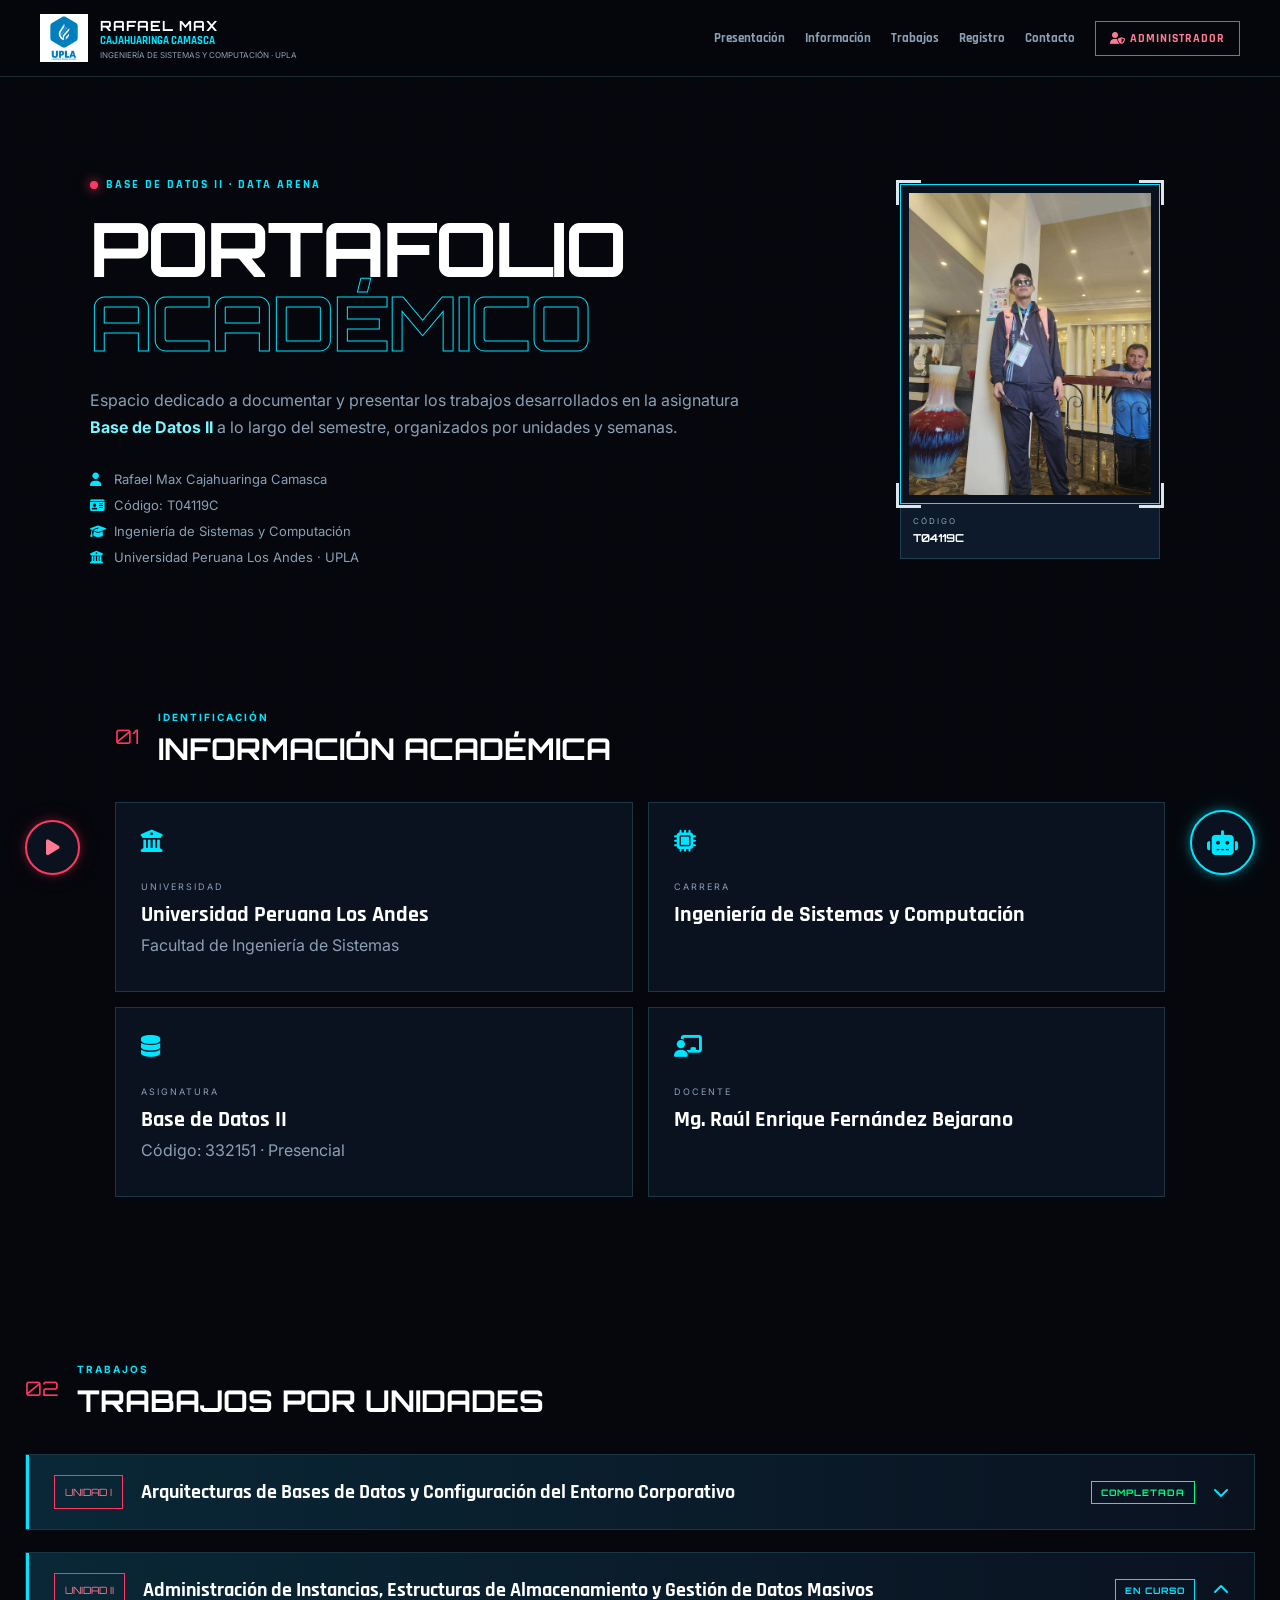
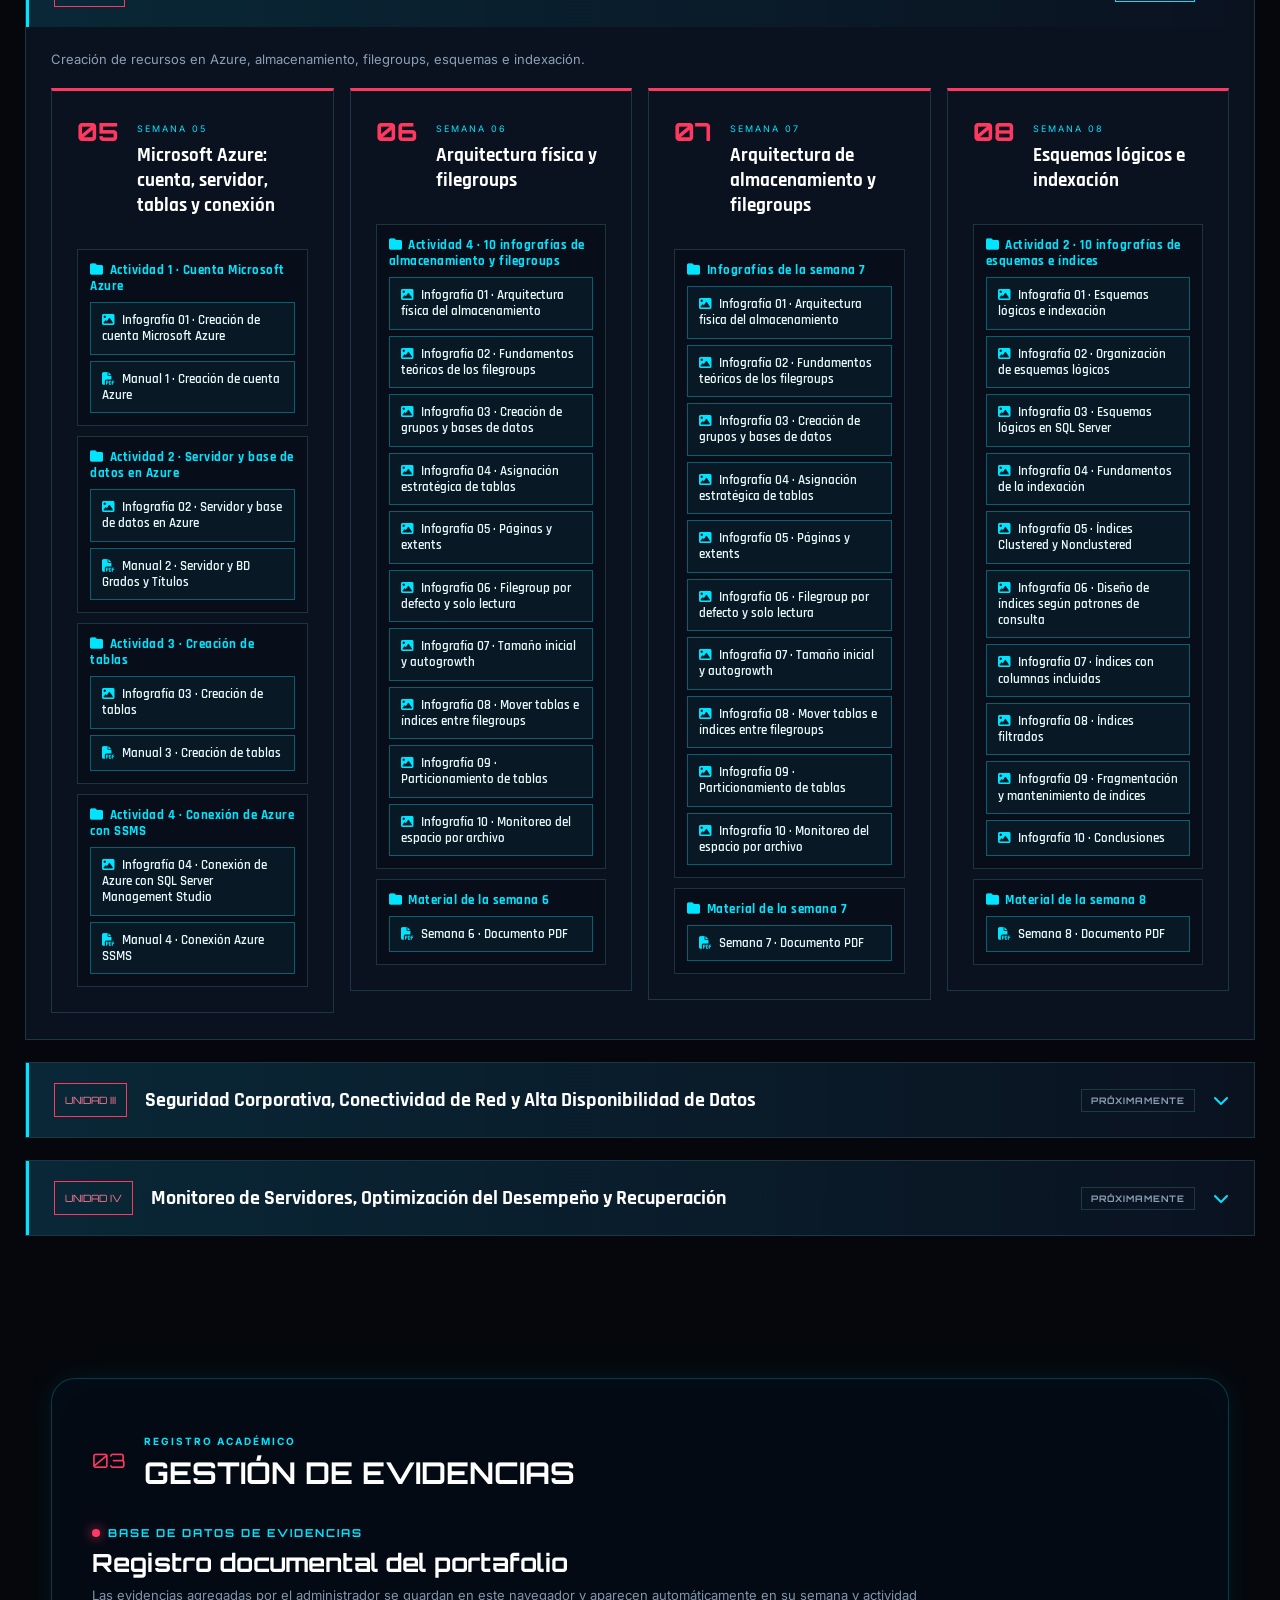
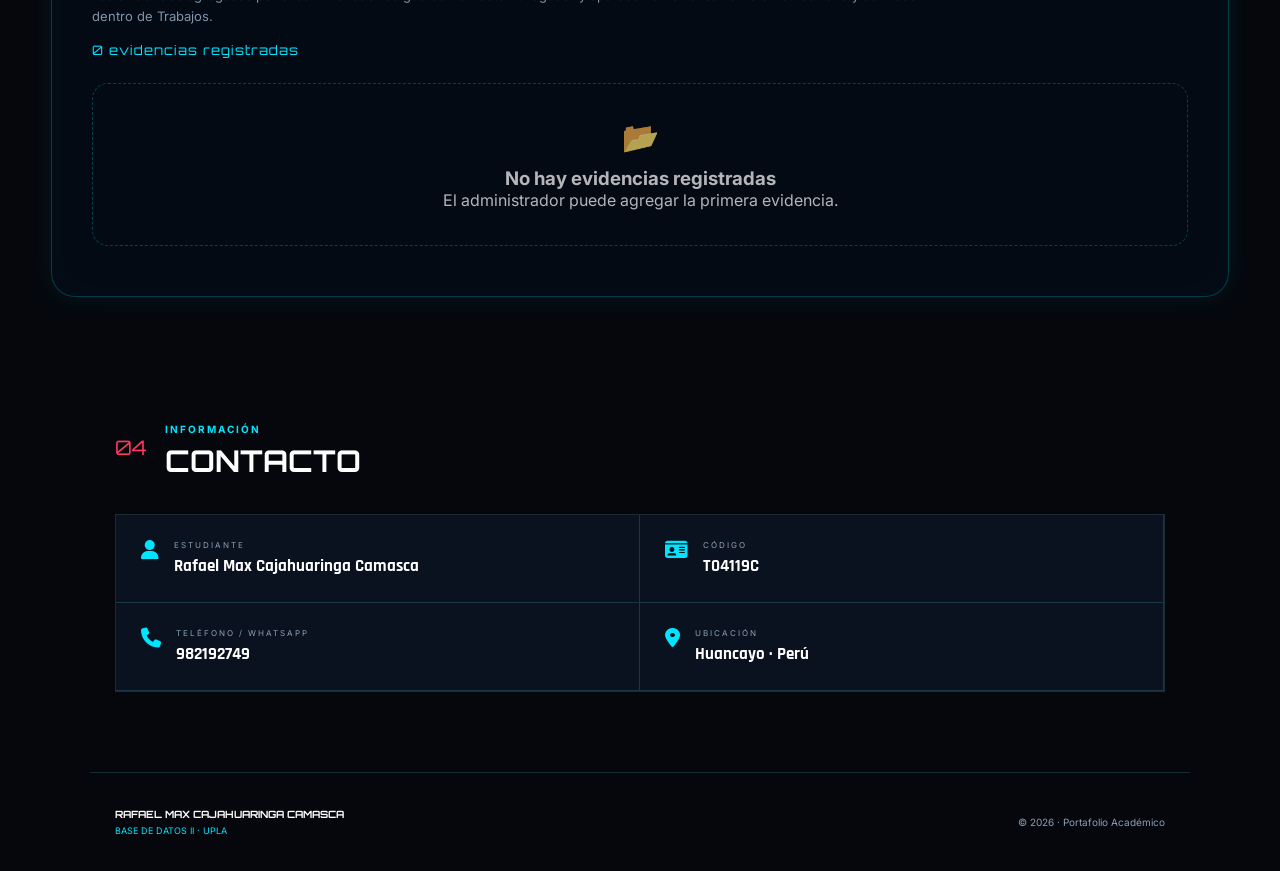
==== commit c518b520: "CAJA" ====
--- a/index.html
+++ b/index.html
@@ -426,32 +426,77 @@
     {
         n: "II", activa: true, estado: "EN CURSO",
         titulo: "Administración de Instancias, Estructuras de Almacenamiento y Gestión de Datos Masivos",
-        desc: "Asignación de memoria, archivos primarios y secundarios (.MDF, .NDF, .LDF), indexación y pruebas de carga masiva.",
+        desc: "Creación de recursos en Azure, almacenamiento, filegroups, esquemas e indexación.",
         semanas: [
-            {
-                n: 5, titulo: "Creación de Cuenta y Entorno en Azure",
-                acts: [
-                    { t: "Actividad 1 · Manual 1", items: [
+            { n: 5, titulo: "Microsoft Azure: cuenta, servidor, tablas y conexión", acts: [
+                    { t: "Actividad 1 · Cuenta Microsoft Azure", items: [
+                        ["Infografía 01 · Creación de cuenta Microsoft Azure", "img", "Semana 5/Infografia_Creacion_de_cuenta_de_Microsoft_Azure_Semana05.png"],
                         ["Manual 1 · Creación de cuenta Azure", "pdf", "Semana 5/Manual_1_Creacion_cuenta_Azure_t04119c (1).pdf"]
-                    ]}
-                ]
-            },
-            {
-                n: 6, titulo: "Servidor, Base de Datos y Conexión en Azure",
-                acts: [
-                    { t: "Actividad 1 · Manual 2", items: [
-                        ["Manual 2 · Servidor y BD Grados y Títulos", "pdf", "Semana 6/Manual_2_Servidor_y_BD_Grados_y_Titulos_t04119c (1).pdf"]
-                    ]},
-                    { t: "Actividad 2 · Manual 3", items: [
-                        ["Manual 3 · Creación de tablas", "pdf", "Semana 6/Manual_3_Creacion_de_tablas_t04119c (1).pdf"]
-                    ]},
-                    { t: "Actividad 3 · Manual 4", items: [
-                        ["Manual 4 · Conexión Azure SSMS", "pdf", "Semana 6/Manual_4_Conexion_Azure_SSMS_t04119c (1).pdf"]
-                    ]}
-                ]
-            },
-            { n: 7, titulo: "Semana 7" },
-            { n: 8, titulo: "Semana 8" }
+                    ] },
+                    { t: "Actividad 2 · Servidor y base de datos en Azure", items: [
+                        ["Infografía 02 · Servidor y base de datos en Azure", "img", "Semana 5/Servidor y base de datos en Azure.png"],
+                        ["Manual 2 · Servidor y BD Grados y Títulos", "pdf", "Semana 5/Manual_2_Servidor_y_BD_Grados_y_Titulos_t04119c (1).pdf"]
+                    ] },
+                    { t: "Actividad 3 · Creación de tablas", items: [
+                        ["Infografía 03 · Creación de tablas", "img", "Semana 5/Creacion_de_tablas.png"],
+                        ["Manual 3 · Creación de tablas", "pdf", "Semana 5/Manual_3_Creacion_de_tablas_t04119c (1).pdf"]
+                    ] },
+                    { t: "Actividad 4 · Conexión de Azure con SSMS", items: [
+                        ["Infografía 04 · Conexión de Azure con SQL Server Management Studio", "img", "Semana 5/Conexion_de_Azure_con_SQL_Server_Management_Studio.png"],
+                        ["Manual 4 · Conexión Azure SSMS", "pdf", "Semana 5/Manual_4_Conexion_Azure_SSMS_t04119c (1).pdf"]
+                    ] },
+            ] },
+            { n: 6, titulo: "Arquitectura física y filegroups", acts: [
+                    { t: "Actividad 4 · 10 infografías de almacenamiento y filegroups", items: [
+                        ["Infografía 01 · Arquitectura física del almacenamiento", "img", "Semana 6/Infografia_01_Arquitectura_fisica_del_almacenamiento_Sem06_Act04.png"],
+                        ["Infografía 02 · Fundamentos teóricos de los filegroups", "img", "Semana 6/Infografia_02_Fundamentos_teoricos_de_los_filegroups_Sem06_Act04.png"],
+                        ["Infografía 03 · Creación de grupos y bases de datos", "img", "Semana 6/Infografia_03_Creacion_de_grupos_y_bases_de_datos_Sem06_Act04.png"],
+                        ["Infografía 04 · Asignación estratégica de tablas", "img", "Semana 6/Infografia_04_Asignacion_estrategica_de_tablas_Sem06_Act04.png"],
+                        ["Infografía 05 · Páginas y extents", "img", "Semana 6/Infografia_05_Paginas_y_extents_Sem06_Act04.png"],
+                        ["Infografía 06 · Filegroup por defecto y solo lectura", "img", "Semana 6/Infografia_06_Filegroup_por_defecto_y_solo_lectura_Sem06_Act04.png"],
+                        ["Infografía 07 · Tamaño inicial y autogrowth", "img", "Semana 6/Infografia_07_Tamano_inicial_y_autogrowth_Sem06_Act04.png"],
+                        ["Infografía 08 · Mover tablas e índices entre filegroups", "img", "Semana 6/Infografia_08_Mover_tablas_e_indices_entre_filegroups_Sem06_Act04.png"],
+                        ["Infografía 09 · Particionamiento de tablas", "img", "Semana 6/Infografia_09_Particionamiento_de_tablas_Sem06_Act04.png"],
+                        ["Infografía 10 · Monitoreo del espacio por archivo", "img", "Semana 6/Infografia_10_Monitoreo_del_espacio_por_archivo_Sem06_Act04.png"]
+                    ] },
+                    { t: "Material de la semana 6", items: [
+                        ["Semana 6 · Documento PDF", "pdf", "Semana 6/SEMANA 6.pdf"]
+                    ] },
+            ] },
+            { n: 7, titulo: "Arquitectura de almacenamiento y filegroups", acts: [
+                    { t: "Infografías de la semana 7", items: [
+                        ["Infografía 01 · Arquitectura física del almacenamiento", "img", "Semana 7/Infografia_01_Arquitectura_fisica_del_almacenamiento.png"],
+                        ["Infografía 02 · Fundamentos teóricos de los filegroups", "img", "Semana 7/Infografia_02_Fundamentos_teoricos_de_los_filegroups.png"],
+                        ["Infografía 03 · Creación de grupos y bases de datos", "img", "Semana 7/Infografia_03_Creacion_de_grupos_y_bases_de_datos.png"],
+                        ["Infografía 04 · Asignación estratégica de tablas", "img", "Semana 7/Infografia_04_Asignacion_estrategica_de_tablas.png"],
+                        ["Infografía 05 · Páginas y extents", "img", "Semana 7/Infografia_05_Paginas_y_extents.png"],
+                        ["Infografía 06 · Filegroup por defecto y solo lectura", "img", "Semana 7/Infografia_06_Filegroup_por_defecto_y_solo_lectura.png"],
+                        ["Infografía 07 · Tamaño inicial y autogrowth", "img", "Semana 7/Infografia_07_Tamano_inicial_y_autogrowth.png"],
+                        ["Infografía 08 · Mover tablas e índices entre filegroups", "img", "Semana 7/Infografia_08_Mover_tablas_e_indices_entre_filegroups.png"],
+                        ["Infografía 09 · Particionamiento de tablas", "img", "Semana 7/Infografia_09_Particionamiento_de_tablas.png"],
+                        ["Infografía 10 · Monitoreo del espacio por archivo", "img", "Semana 7/Infografia_10_Monitoreo_del_espacio_por_archivo.png"]
+                    ] },
+                    { t: "Material de la semana 7", items: [
+                        ["Semana 7 · Documento PDF", "pdf", "Semana 7/Semana 7.pdf"]
+                    ] },
+            ] },
+            { n: 8, titulo: "Esquemas lógicos e indexación", acts: [
+                    { t: "Actividad 2 · 10 infografías de esquemas e índices", items: [
+                        ["Infografía 01 · Esquemas lógicos e indexación", "img", "Semana 8/Infografia_01_Esquemas_logicos_e_indexacion.png"],
+                        ["Infografía 02 · Organización de esquemas lógicos", "img", "Semana 8/Infografia_02_Organizacion_de_esquemas_logicos.png"],
+                        ["Infografía 03 · Esquemas lógicos en SQL Server", "img", "Semana 8/Infografia_03_Esquemas_logicos_en_SQL_Server.png"],
+                        ["Infografía 04 · Fundamentos de la indexación", "img", "Semana 8/Infografia_04_Fundamentos_de_la_indexacion.png"],
+                        ["Infografía 05 · Índices Clustered y Nonclustered", "img", "Semana 8/Infografia_05_Indices_Clustered_y_Nonclustered.png"],
+                        ["Infografía 06 · Diseño de índices según patrones de consulta", "img", "Semana 8/Infografia_06_Diseno_de_indices_segun_patrones_de_consulta.png"],
+                        ["Infografía 07 · Índices con columnas incluidas", "img", "Semana 8/Infografia_07_Indices_con_columnas_incluidas.png"],
+                        ["Infografía 08 · Índices filtrados", "img", "Semana 8/Infografia_08_Indices_filtrados.png"],
+                        ["Infografía 09 · Fragmentación y mantenimiento de índices", "img", "Semana 8/Infografia_09_Fragmentacion_y_mantenimiento_de_indices.png"],
+                        ["Infografía 10 · Conclusiones", "img", "Semana 8/Infografia_10_Conclusiones.png"]
+                    ] },
+                    { t: "Material de la semana 8", items: [
+                        ["Semana 8 · Documento PDF", "pdf", "Semana 8/SEMANA 8.pdf"]
+                    ] },
+            ] }
         ]
     },
     {
